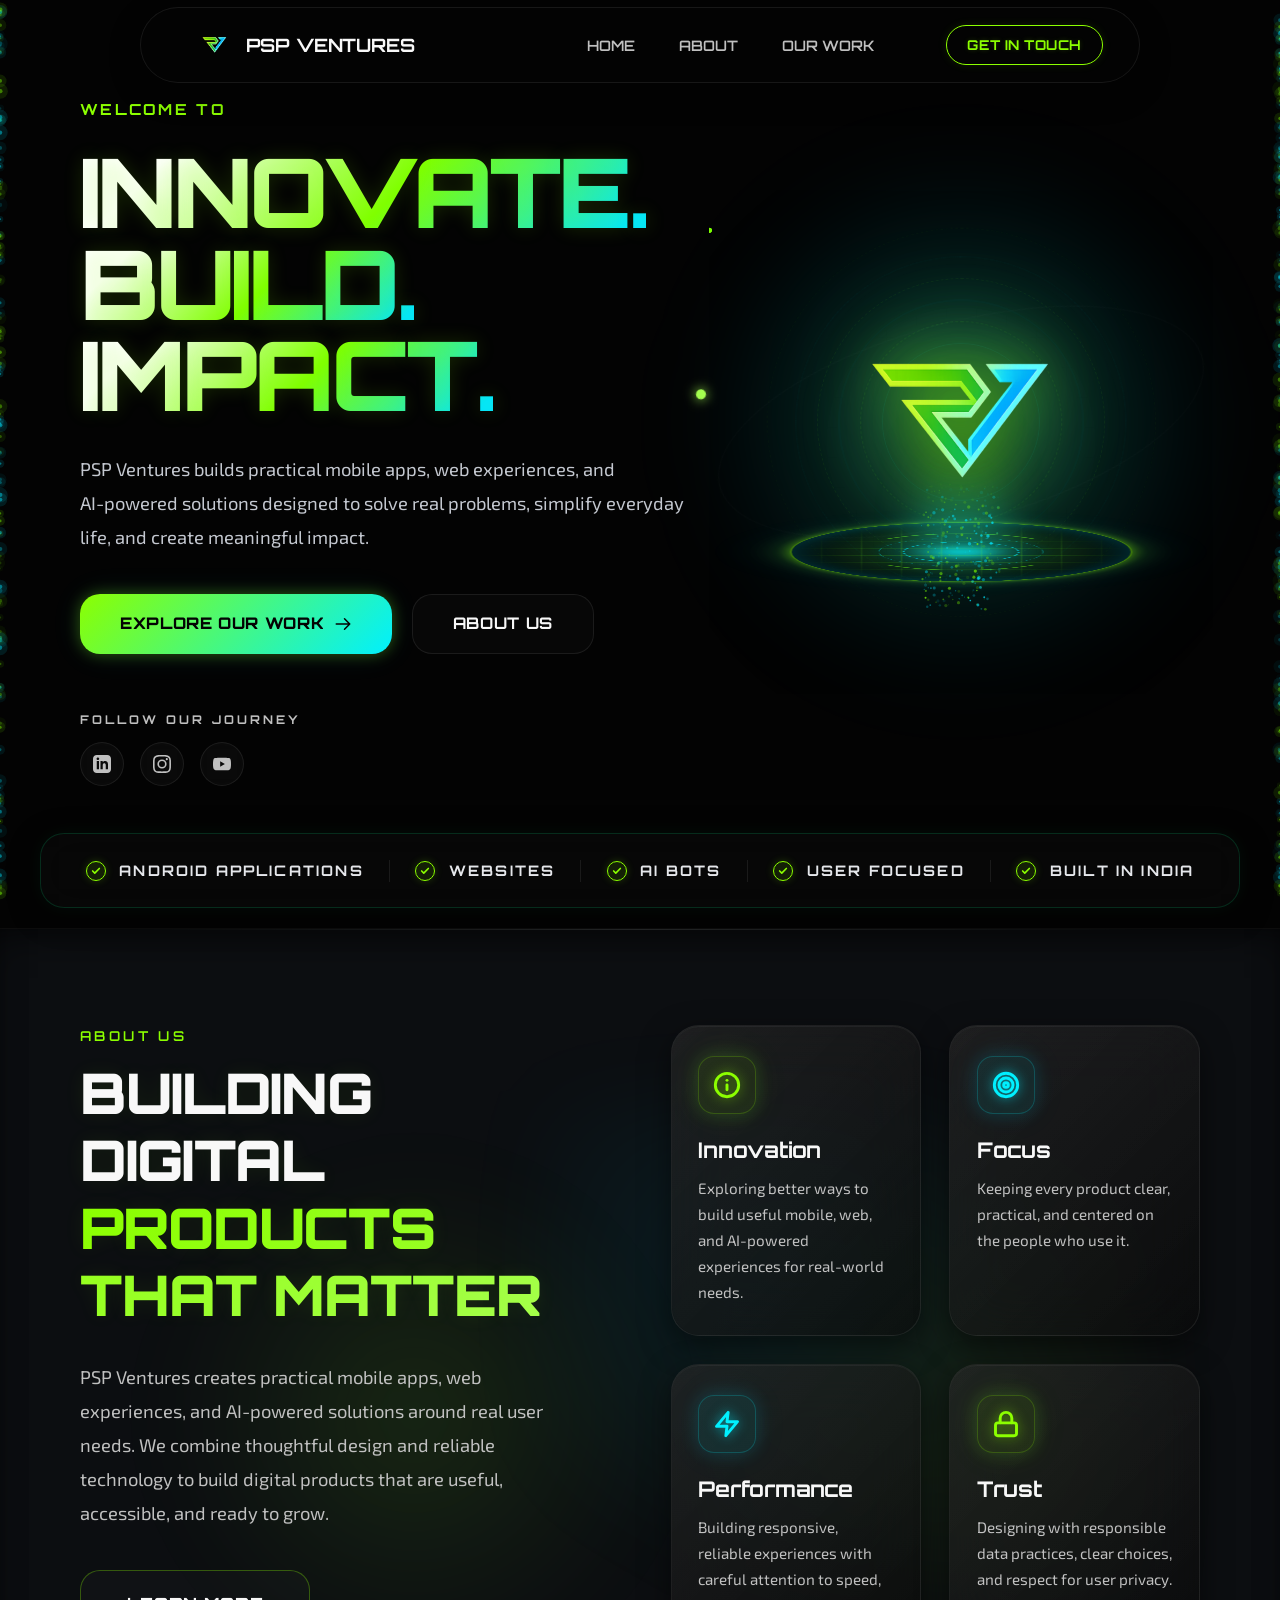
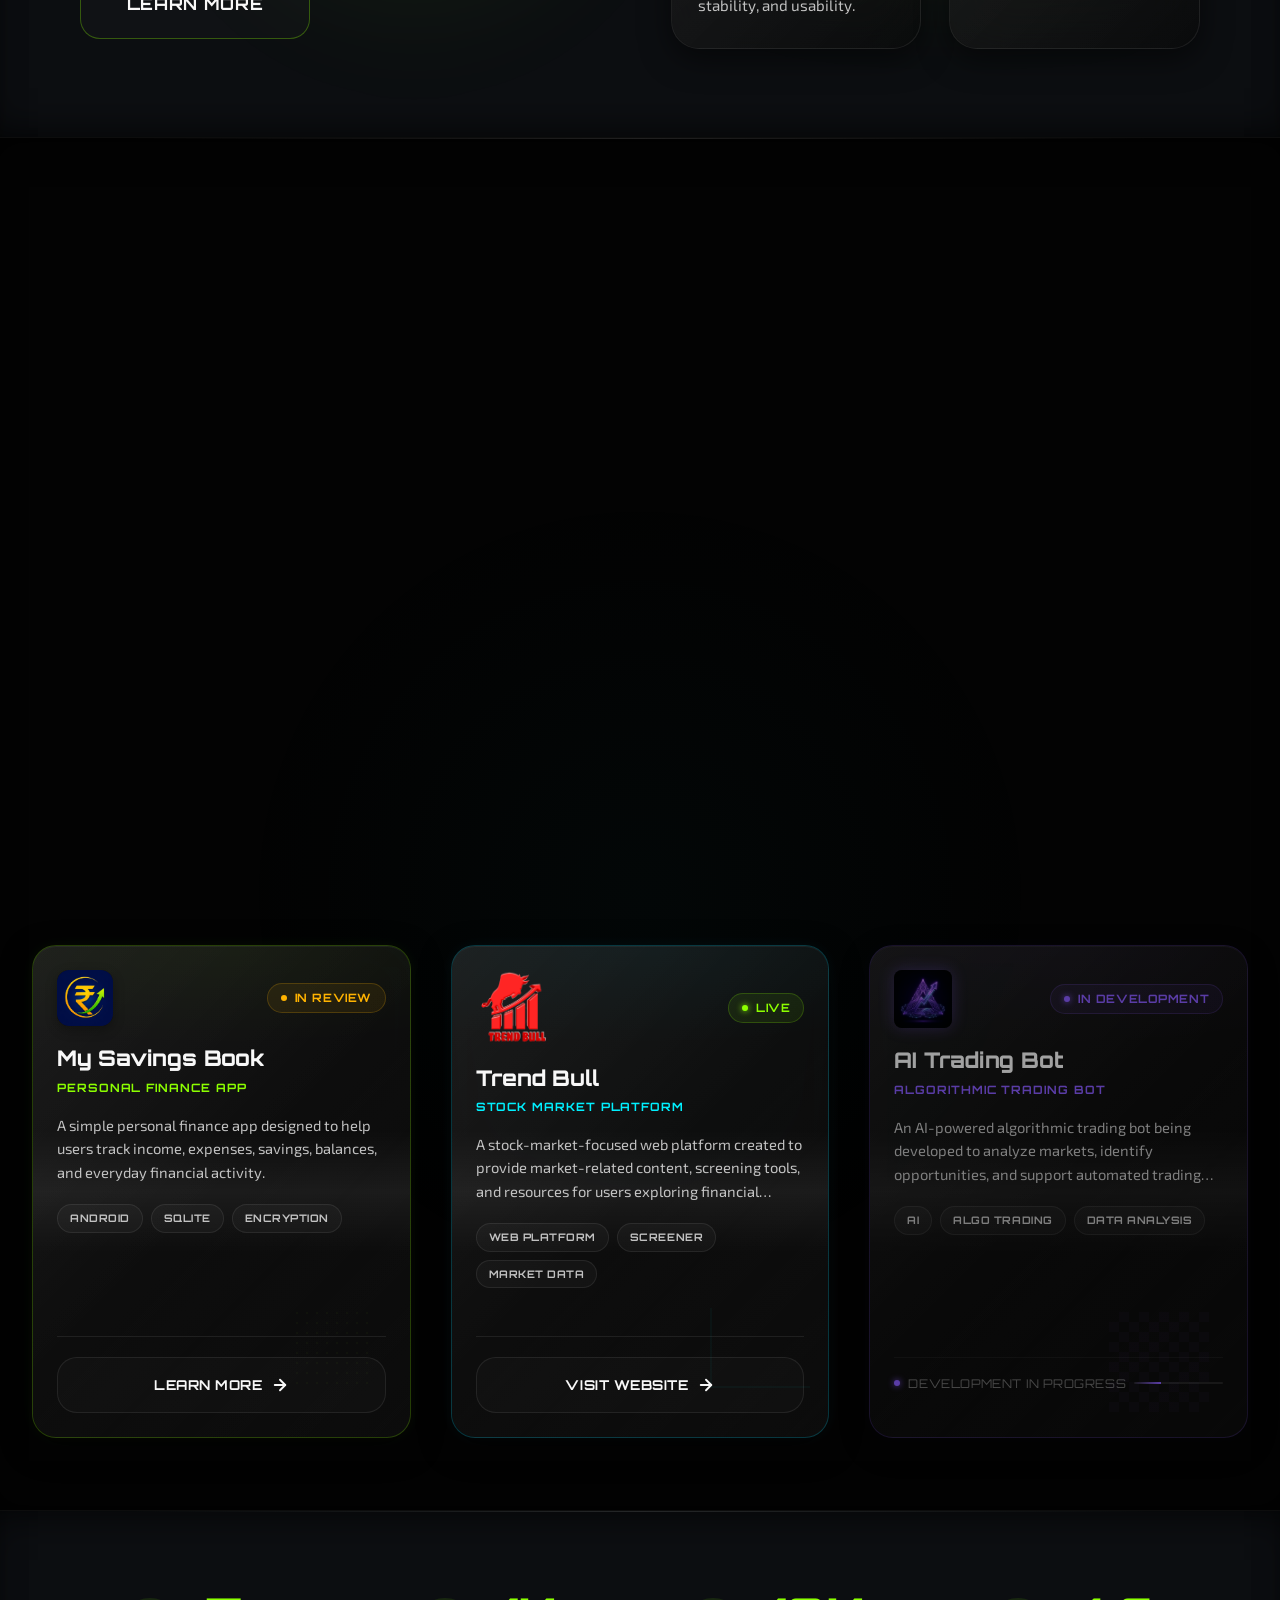
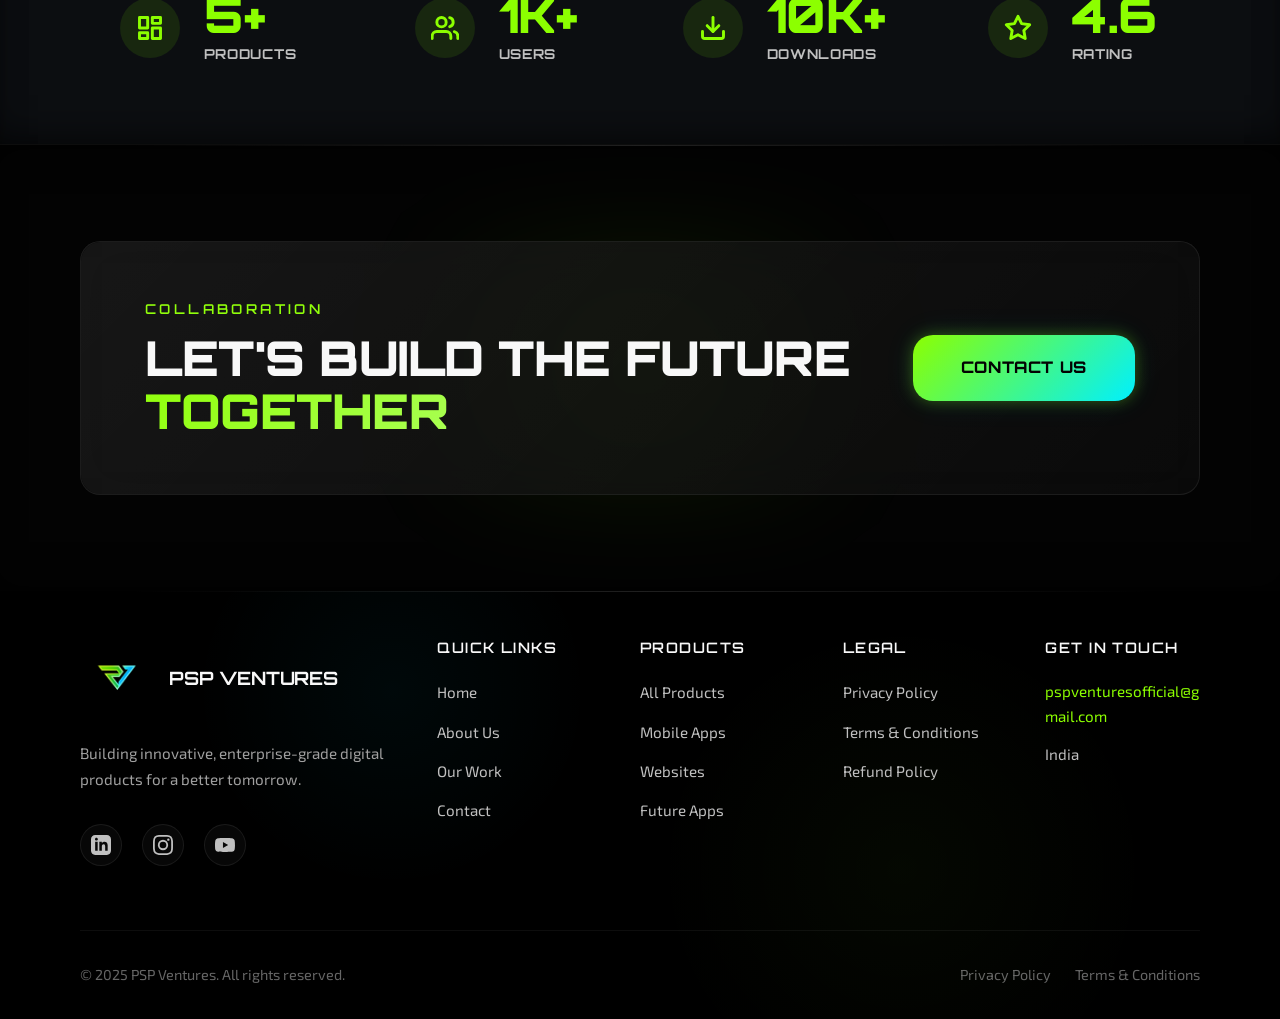
==== index.html @ 54b0ae67 "Add files via upload" ====
<!DOCTYPE html>
<html lang="en">
<head>
  <meta charset="UTF-8">
  <meta name="viewport" content="width=device-width, initial-scale=1.0">
  <meta name="description" content="PSP Ventures is a futuristic technology company building premium mobile applications, websites, AI tools, and SaaS products.">
  <meta name="keywords" content="PSP Ventures, App Publishing, SaaS Products, AI Solutions, Android Applications, Digital Innovation">
  <meta name="author" content="PSP Ventures">
  <meta name="google-site-verification" content="oT0V78rJdQC-fMOplbCUGLNTV_c4gVCJwqsL9Zc0Qm4" />
  
  <!-- Open Graph -->
  <meta property="og:type" content="website">
  <meta property="og:url" content="https://psp.ventures/">
  <meta property="og:title" content="PSP Ventures | Innovate. Build. Impact.">
  <meta property="og:description" content="PSP Ventures builds mobile applications, websites and digital products that empower people through technology.">
  <meta property="og:image" content="assets/images/logo-full.png">

  <!-- Twitter -->
  <meta property="twitter:card" content="summary_large_image">
  <meta property="twitter:title" content="PSP Ventures | Innovate. Build. Impact.">
  <meta property="twitter:description" content="PSP Ventures builds mobile applications, websites and digital products that empower people through technology.">
  <meta property="twitter:image" content="assets/images/logo-full.png">

  <title>PSP Ventures | Innovate. Build. Impact.</title>

  <!-- Style Sheets -->
  <link rel="stylesheet" href="css/style.css">
  <link rel="stylesheet" href="css/animations.css">
  <link rel="stylesheet" href="css/responsive.css">

  <!-- Favicon -->
  <link rel="icon" type="image/png" href="assets/images/logo-icon.png">

  <!-- Structured Data -->
  <script type="application/ld+json">
  {
    "@context": "https://schema.org",
    "@type": "Organization",
    "name": "PSP Ventures",
    "url": "https://psp.ventures",
    "logo": "https://psp.ventures/assets/images/logo-full.png",
    "description": "PSP Ventures is a technology company focused on building mobile applications, websites, AI solutions, and SaaS products.",
    "sameAs": [
      "https://linkedin.com/company/pspventures",
      "https://instagram.com/pspventures",
      "https://youtube.com/@pspventures"
    ]
  }
  </script>
</head>
<body>

  <!-- Floating Glassmorphism Sticky Navbar -->
  <header>
    <div class="nav-container">
      <a href="index.html" class="logo-wrapper logo-glow-effect">
        <img src="assets/images/logo-icon.png" alt="PSP Ventures Icon" class="logo-img">
        <span class="logo-text">PSP VENTURES</span>
      </a>

      <!-- Navigation Links -->
      <nav>
        <ul class="nav-links">
          <li><a href="index.html" class="active">HOME</a></li>
          <li><a href="about.html">ABOUT</a></li>
          <li><a href="products.html">OUR WORK</a></li>
        </ul>
      </nav>

      <!-- Header CTA -->
      <div class="nav-cta">
        <a href="contact.html" class="btn btn-outlined-neon" style="padding: 0.5rem 1.25rem; font-size: 0.85rem; border-radius: 50px;">GET IN TOUCH</a>
        <!-- Hamburger Menu -->
        <button class="hamburger" aria-label="Toggle Navigation">
          <span></span>
          <span></span>
          <span></span>
        </button>
      </div>
    </div>
  </header>

  <!-- Hero Section -->
  <section class="section particle-target section-open" id="hero" style="min-height: 75vh; display: flex; align-items: center; padding-top: calc(var(--header-height) + 0.5rem); padding-bottom: 2rem;">
    <!-- Ambient Light Sources -->
    <div class="glow-container">
      <div class="ambient-glow glow-1"></div>
      <div class="ambient-glow glow-2"></div>
      <div class="ambient-glow glow-3"></div>
      <div class="hero-ambient-right"></div>
    </div>

    <!-- Tech Grid Background -->
    <div class="grid-bg-overlay"></div>

    <div class="container" style="position: relative; z-index: 2;">
      <div class="hero-grid" style="align-items: center;">
        
        <!-- Left Side: Stacked Typography -->
        <div class="reveal reveal-left">
          <span class="section-subtitle" style="font-size: 0.95rem; margin-bottom: 1.5rem; color: var(--primary-accent); letter-spacing: 0.15em; font-weight: 700;">WELCOME TO</span>
          <h1 style="line-height: 0.95; margin-bottom: 2rem; font-size: clamp(3rem, 7.5vw, 6rem); font-weight: 900; letter-spacing: -0.04em; font-family: var(--font-display); text-shadow: 0 0 20px rgba(140, 255, 0, 0.15);">
            <span class="hero-gradient-text">INNOVATE.</span><br>
            <span class="hero-gradient-text">BUILD.</span><br>
            <span class="hero-gradient-text">IMPACT.</span>
          </h1>
          <p style="font-size: 1.15rem; color: rgba(230, 235, 245, 0.85); line-height: 1.85; margin-bottom: 2.5rem; max-width: 620px;">
            PSP Ventures builds practical mobile apps, web experiences, and <span style="white-space: nowrap;">AI-powered solutions</span> designed to solve real problems, simplify everyday life, and create meaningful impact.
          </p>

          <div class="hero-buttons" style="display: flex; gap: 1.25rem;">
            <a href="products.html" class="btn btn-primary">
              EXPLORE OUR WORK
              <svg xmlns="http://www.w3.org/2000/svg" fill="none" viewBox="0 0 24 24" stroke="currentColor">
                <path stroke-linecap="round" stroke-linejoin="round" stroke-width="2" d="M14 5l7 7m0 0l-7 7m7-7H3"/>
              </svg>
            </a>
            <a href="about.html" class="btn btn-secondary">ABOUT US</a>
          </div>

          <!-- Social Media Follow Journey Section -->
          <div class="hero-social-section" style="margin-top: 3.5rem; display: flex; flex-direction: column; gap: 0.85rem;">
            <span style="font-family: var(--font-display); font-size: 0.75rem; letter-spacing: 0.25em; color: var(--text-secondary); font-weight: 700;">FOLLOW OUR JOURNEY</span>
            <div class="social-icons-row" style="display: flex; gap: 1rem;">
              <a href="https://linkedin.com/company/pspventures" target="_blank" class="social-glass-btn linkedin" aria-label="LinkedIn">
                <svg viewBox="0 0 24 24"><path d="M19 0h-14c-2.761 0-5 2.239-5 5v14c0 2.761 2.239 5 5 5h14c2.762 0 5-2.239 5-5v-14c0-2.761-2.238-5-5-5zm-11 19h-3v-11h3v11zm-1.5-12.268c-.966 0-1.75-.79-1.75-1.764s.784-1.764 1.75-1.764 1.75.79 1.75 1.764-.783 1.764-1.75 1.764zm13.5 12.268h-3v-5.604c0-3.368-4-3.113-4 0v5.604h-3v-11h3v1.765c1.396-2.586 7-2.777 7 2.476v6.759z"/></svg>
              </a>
              <a href="https://instagram.com/pspventures" target="_blank" class="social-glass-btn instagram" aria-label="Instagram">
                <svg viewBox="0 0 24 24"><path d="M12 2.163c3.204 0 3.584.012 4.85.07 3.252.148 4.771 1.691 4.919 4.919.058 1.265.069 1.645.069 4.849 0 3.205-.012 3.584-.069 4.849-.149 3.225-1.664 4.771-4.919 4.919-1.266.058-1.644.07-4.85.07-3.204 0-3.584-.012-4.849-.07-3.26-.149-4.771-1.699-4.919-4.92-.058-1.265-.07-1.644-.07-4.849 0-3.204.013-3.583.07-4.849.149-3.227 1.664-4.771 4.919-4.919 1.266-.057 1.645-.069 4.849-.069zM12 0C8.741 0 8.333.014 7.053.072 2.695.272.273 2.69.073 7.052.014 8.333 0 8.741 0 12c0 3.259.014 3.668.072 4.948.2 4.358 2.618 6.78 6.98 6.98C8.333 23.986 8.741 24 12 24c3.259 0 3.668-.014 4.948-.072 4.354-.2 6.782-2.618 6.979-6.98.059-1.28.073-1.689.073-4.948 0-3.259-.014-3.667-.072-4.947-.196-4.354-2.617-6.78-6.979-6.98C15.668.014 15.259 0 12 0zm0 5.838a6.162 6.162 0 100 12.324 6.162 6.162 0 000-12.324zM12 16a4 4 0 110-8 4 4 0 010 8zm6.406-11.845a1.44 1.44 0 100 2.881 1.44 1.44 0 000-2.881z"/></svg>
              </a>
              <a href="https://youtube.com/@pspventures" target="_blank" class="social-glass-btn youtube" aria-label="YouTube">
                <svg viewBox="0 0 24 24"><path d="M23.498 6.186a3.016 3.016 0 0 0-2.122-2.136C19.505 3.545 12 3.545 12 3.545s-7.505 0-9.377.505A3.017 3.017 0 0 0 .502 6.186C0 8.07 0 12 0 12s0 3.93.502 5.814a3.016 3.016 0 0 0 2.122 2.136c1.871.505 9.376.505 9.376.505s7.505 0 9.377-.505a3.015 3.015 0 0 0 2.122-2.136C24 15.93 24 12 24 12s0-3.93-.502-5.814zM9.545 15.568V8.432L15.818 12l-6.273 3.568z"/></svg>
              </a>
            </div>
          </div>
        </div>

        <!-- Right Side: Orbits & Holographic floating elements -->
        <div class="reveal reveal-right hero-hologram-col" style="position: relative; display: flex; align-items: center; justify-content: center; min-height: 550px; top: 0; will-change: transform;">
          <div class="hologram-wrapper">
            <!-- Hologram HUD Grid Overlay -->
            <div class="hologram-hud-grid"></div>
            <!-- Giant Holographic Base Platform -->
            <div class="hologram-platform-base">
              <div class="platform-core-glow"></div>
              <div class="platform-grid-overlay"></div>
              <div class="platform-ring platform-ring-inner"></div>
              <div class="platform-ring platform-ring-middle"></div>
              <div class="platform-ring platform-ring-outer"></div>
            </div>
            <!-- Scanline scanner overlay -->
            <div class="hologram-scan"></div>
            
            <!-- Large radial green glow behind logo -->
            <div class="hologram-glow-radial"></div>

            <!-- Concentric rings (6 rings) -->
            <div class="orbit-ring ring-1"></div>
            <div class="orbit-ring ring-2"></div>
            <div class="orbit-ring ring-3"></div>
            <div class="orbit-ring ring-4"></div>
            <div class="orbit-ring ring-5"></div>
            <div class="orbit-ring ring-6"></div>

            <!-- Orbit Elliptical Line -->
            <div class="orbit-line">
              <div class="orbit-node"></div>
            </div>

            <!-- Vertical Energy Beam -->
            <div class="energy-beam"></div>

            <!-- Pulsing Energy Waves -->
            <div class="energy-portal">
              <div class="energy-wave"></div>
              <div class="energy-wave"></div>
              <div class="energy-wave"></div>
              <div class="energy-wave"></div>
            </div>

            <!-- Thousands of small green particles (Hologram projection) -->
            <canvas class="hologram-particles-canvas" style="position: absolute; top: 0; left: 0; width: 100%; height: 100%; pointer-events: none; z-index: 4;"></canvas>

            <!-- Holographic floating logo icon inside parallax wrapper -->
            <div class="holographic-logo-parallax-wrapper" style="z-index: 5; will-change: transform;">
              <img src="assets/images/logo-icon.png" alt="PSP Ventures Hologram Logo" class="holographic-logo" style="z-index: 5;">
            </div>


          </div>
        </div>

      </div>
    </div>
  </section>

  <!-- Feature Highlights Bar Section -->
  <section class="highlights-section reveal reveal-scale" style="transition-delay: 0.15s;">
    <div class="highlights-container">
      <div class="highlight-item">
        <span class="highlight-icon">
          <svg xmlns="http://www.w3.org/2000/svg" viewBox="0 0 24 24" fill="none" stroke="currentColor" stroke-width="4" stroke-linecap="round" stroke-linejoin="round">
            <polyline points="20 6 9 17 4 12"></polyline>
          </svg>
        </span>
        <span class="highlight-text">ANDROID APPLICATIONS</span>
      </div>
      
      <div class="highlight-divider"></div>
      
      <div class="highlight-item">
        <span class="highlight-icon">
          <svg xmlns="http://www.w3.org/2000/svg" viewBox="0 0 24 24" fill="none" stroke="currentColor" stroke-width="4" stroke-linecap="round" stroke-linejoin="round">
            <polyline points="20 6 9 17 4 12"></polyline>
          </svg>
        </span>
        <span class="highlight-text">WEBSITES</span>
      </div>
      
      <div class="highlight-divider"></div>
      
      <div class="highlight-item">
        <span class="highlight-icon">
          <svg xmlns="http://www.w3.org/2000/svg" viewBox="0 0 24 24" fill="none" stroke="currentColor" stroke-width="4" stroke-linecap="round" stroke-linejoin="round">
            <polyline points="20 6 9 17 4 12"></polyline>
          </svg>
        </span>
        <span class="highlight-text">AI BOTS</span>
      </div>
      
      <div class="highlight-divider"></div>
      
      <div class="highlight-item">
        <span class="highlight-icon">
          <svg xmlns="http://www.w3.org/2000/svg" viewBox="0 0 24 24" fill="none" stroke="currentColor" stroke-width="4" stroke-linecap="round" stroke-linejoin="round">
            <polyline points="20 6 9 17 4 12"></polyline>
          </svg>
        </span>
        <span class="highlight-text">USER FOCUSED</span>
      </div>
      
      <div class="highlight-divider"></div>
      
      <div class="highlight-item">
        <span class="highlight-icon">
          <svg xmlns="http://www.w3.org/2000/svg" viewBox="0 0 24 24" fill="none" stroke="currentColor" stroke-width="4" stroke-linecap="round" stroke-linejoin="round">
            <polyline points="20 6 9 17 4 12"></polyline>
          </svg>
        </span>
        <span class="highlight-text">BUILT IN INDIA</span>
      </div>
    </div>
  </section>

  <!-- About Section -->
  <section class="section particle-target section-masked" id="about" style="position: relative; z-index: 2; padding-top: 6rem; padding-bottom: 5.5rem;">
    <!-- Ambient Neon Background Lighting -->
    <div class="section-glow-layer about-glows" aria-hidden="true"></div>
    
    <div class="container" style="position: relative; z-index: 2;">
      <div class="grid-2 about-grid" style="align-items: flex-start; gap: 3.5rem;">
        
        <!-- Left Side: Header Content -->
        <div class="reveal reveal-left">
          <span class="section-subtitle">ABOUT US</span>
          <h2 style="font-size: clamp(2.25rem, 4.5vw, 3.5rem); font-weight: 900; line-height: 1.2; margin-bottom: 2rem; letter-spacing: -0.02em; text-shadow: 0 0 20px rgba(140, 255, 0, 0.08); max-width: 480px;">
            BUILDING DIGITAL
            <span class="gradient-text">PRODUCTS <span style="white-space: nowrap;">THAT MATTER</span></span>
          </h2>
          <p style="font-size: 1.15rem; color: var(--text-secondary); line-height: 1.85; margin-bottom: 2.5rem;">
            PSP Ventures creates practical mobile apps, web experiences, and AI-powered solutions around real user needs. We combine thoughtful design and reliable technology to build digital products that are useful, accessible, and ready to grow.
          </p>
          <a href="about.html" class="btn btn-secondary btn-about-more">LEARN MORE</a>
        </div>

        <!-- Right Side: 2x2 grid cards -->
        <div class="reveal reveal-right" style="position: relative; z-index: 2;">
          <!-- Subtle Grid Ambient Glow Centered Behind Cards -->
          <div class="grid-ambient-glow"></div>
          
          <div class="feature-grid-2x2" style="position: relative; z-index: 2;">
            
            <!-- Card 1: Innovation -->
            <div class="card-float-wrapper float-1">
              <div class="glass-card about-card glow-green reveal reveal-scale" style="transition-delay: 0.05s;">
                <div class="about-card-icon-wrapper icon-green">
                  <svg viewBox="0 0 24 24" fill="none" stroke="currentColor" stroke-width="2.5" stroke-linecap="round" stroke-linejoin="round"><path d="M12 22C17.5228 22 22 17.5228 22 12C22 6.47715 17.5228 2 12 2C6.47715 2 2 6.47715 2 12C2 17.5228 6.47715 22 12 22Z"></path><path d="M12 16V12"></path><path d="M12 8H12.01"></path></svg>
                </div>
                <h3>Innovation</h3>
                <p>
                  Exploring better ways to build useful mobile, web, and AI-powered experiences for real-world needs.
                </p>
              </div>
            </div>

            <!-- Card 2: Focus -->
            <div class="card-float-wrapper float-2">
              <div class="glass-card about-card glow-cyan reveal reveal-scale" style="transition-delay: 0.15s;">
                <div class="about-card-icon-wrapper icon-cyan">
                  <svg viewBox="0 0 24 24" fill="none" stroke="currentColor" stroke-width="2.5" stroke-linecap="round" stroke-linejoin="round"><circle cx="12" cy="12" r="10"/><circle cx="12" cy="12" r="6"/><circle cx="12" cy="12" r="2"/></svg>
                </div>
                <h3>Focus</h3>
                <p>
                  Keeping every product clear, practical, and centered on the people who use it.
                </p>
              </div>
            </div>

            <!-- Card 3: Performance -->
            <div class="card-float-wrapper float-2">
              <div class="glass-card about-card glow-cyan reveal reveal-scale" style="transition-delay: 0.25s;">
                <div class="about-card-icon-wrapper icon-cyan">
                  <svg viewBox="0 0 24 24" fill="none" stroke="currentColor" stroke-width="2.5" stroke-linecap="round" stroke-linejoin="round"><polygon points="13 2 3 14 12 14 11 22 21 10 12 10 13 2"/></svg>
                </div>
                <h3>Performance</h3>
                <p>
                  Building responsive, reliable experiences with careful attention to speed, stability, and usability.
                </p>
              </div>
            </div>

            <!-- Card 4: Trust -->
            <div class="card-float-wrapper float-1">
              <div class="glass-card about-card glow-green reveal reveal-scale" style="transition-delay: 0.35s;">
                <div class="about-card-icon-wrapper icon-green">
                  <svg viewBox="0 0 24 24" fill="none" stroke="currentColor" stroke-width="2.5" stroke-linecap="round" stroke-linejoin="round"><rect x="3" y="11" width="18" height="11" rx="2" ry="2"/><path d="M7 11V7a5 5 0 0 1 10 0v4"/></svg>
                </div>
                <h3>Trust</h3>
                <p>
                  Designing with responsible data practices, clear choices, and respect for user privacy.
                </p>
              </div>
            </div>

          </div>
        </div>

      </div>
    </div>
  </section>

  <!-- Products Section -->
  <section class="section products-showcase-section section-open" id="featured-products">
    <!-- Subtle Grid Background & Ambient Radial Glow Behind Section -->
    

    <div class="container products-showcase-container" style="position: relative; z-index: 2;">
      <div style="display: flex; justify-content: space-between; align-items: flex-end; margin-bottom: 4rem; flex-wrap: wrap; gap: 2rem;" class="reveal">
        <div>
          <span class="section-subtitle">OUR PORTFOLIO</span>
          <h2 style="margin-bottom: 0; font-size: clamp(2rem, 4vw, 3.25rem); font-weight: 800; line-height: 1.1; letter-spacing: -0.02em;">
            Building the Future,<br>
            <span class="gradient-text">One Product at a Time.</span>
          </h2>
        </div>
        <a href="products.html" class="btn btn-outlined-neon">
          EXPLORE PORTFOLIO
          <svg viewBox="0 0 24 24" fill="none" stroke="currentColor" stroke-width="2.5" stroke-linecap="round" stroke-linejoin="round"><line x1="5" y1="12" x2="19" y2="12"></line><polyline points="12 5 19 12 12 19"></polyline></svg>
        </a>
      </div>

      <!-- Featured Card: PSP Portfolio -->
      <div class="featured-product-card product-card glow-green-cyan reveal delay-1">
        <div class="featured-bg-layer"></div>
        <div class="featured-product-details" style="display: flex; flex-direction: column; justify-content: space-between; gap: 1.5rem;">
          <div>
            <div class="product-card-top" style="align-items: flex-start;">
              <div style="width: 165px; height: 48px; display: flex; align-items: center; margin-bottom: 0.5rem; position: relative;">
                <div style="position: absolute; width: 80px; height: 80px; background: rgba(140, 255, 0, 0.15); filter: blur(20px); border-radius: 50%; left: -20px;"></div>
                <img src="assets/product-logos/psp-ventures-logo.png" alt="PSP Ventures Logo" onerror="this.style.display='none'" style="width: 48px; height: auto; object-fit: contain; object-position: left center; display: block; margin: 0; position: relative; z-index: 1;">
              </div>
              <span class="product-badge-live">LIVE</span>
            </div>
            <div class="product-card-body">
              <h3 class="product-title">PSP Ventures</h3>
              <span class="product-category category-green-cyan">OFFICIAL WEBSITE</span>
              <p class="product-description">
                An interactive digital portfolio showcasing PSP Ventures, mobile applications, web experiences, AI-powered projects, and products in development.
              </p>
              
              <!-- Tech Stack Chips -->
              <div class="tech-chips-container">
                <span class="tech-chip">HTML5</span>
                <span class="tech-chip">CSS3</span>
                <span class="tech-chip">VANILLA JS</span>
                <span class="tech-chip">THREE.JS</span>
              </div>
            </div>
          </div>
          <div class="product-card-footer">
            <a href="https://pspventures.pages.dev/" target="_blank" rel="noopener noreferrer" class="btn btn-secondary">
              VISIT WEBSITE
              <svg viewBox="0 0 24 24" fill="none" stroke="currentColor" stroke-width="2.5" stroke-linecap="round" stroke-linejoin="round"><line x1="5" y1="12" x2="19" y2="12"></line><polyline points="12 5 19 12 12 19"></polyline></svg>
            </a>
          </div>
        </div>
        
        <div class="featured-mockup-preview">
          <!-- Glassmorphic Mockup Web Browser -->
          <div class="mockup-header">
            <div class="mockup-dots">
              <span class="dot dot-red"></span>
              <span class="dot dot-yellow"></span>
              <span class="dot dot-green"></span>
            </div>
            <div class="mockup-address-bar">PSP VENTURES</div>
          </div>
          <div class="mockup-content" style="background: #000; position: relative; overflow: hidden; display: flex; flex-direction: column; padding: 16px; height: 100%;">
            <!-- Authentic PSP Ventures Mini-Preview -->
            <!-- Ambient glows -->
            <div style="position: absolute; top: -10px; left: -10px; width: 80px; height: 80px; background: rgba(0, 240, 255, 0.12); filter: blur(25px); border-radius: 50%;"></div>
            <div style="position: absolute; bottom: -20px; right: -10px; width: 100px; height: 100px; background: rgba(140, 255, 0, 0.08); filter: blur(25px); border-radius: 50%;"></div>
            
            <!-- Miniature Navbar -->
            <div style="display: flex; justify-content: space-between; align-items: center; margin-bottom: 30px; z-index: 1;">
              <img src="assets/images/logo-full.png" alt="Logo" style="height: 12px; object-fit: contain;">
              <div style="display: flex; gap: 4px; align-items: center;">
                <div style="width: 14px; height: 2px; background: rgba(255, 255, 255, 0.3); border-radius: 1px;"></div>
                <div style="width: 14px; height: 2px; background: rgba(255, 255, 255, 0.3); border-radius: 1px;"></div>
                <div style="width: 20px; height: 8px; border: 1px solid rgba(0, 240, 255, 0.5); border-radius: 4px; margin-left: 4px;"></div>
              </div>
            </div>
            
            <!-- Miniature Hero -->
            <div style="flex: 1; display: flex; flex-direction: row; justify-content: space-between; align-items: center; z-index: 1; margin-top: 10px; padding: 0 10px;">
              
              <!-- Left: Headline treatment -->
              <div style="flex: 1; display: flex; flex-direction: column; justify-content: center;">
                <div style="font-family: var(--font-display); font-weight: 800; font-size: 1.45rem; line-height: 1.1; letter-spacing: -0.02em; color: #fff; margin-bottom: 2px;">INNOVATE.</div>
                <div style="font-family: var(--font-display); font-weight: 800; font-size: 1.45rem; line-height: 1.1; letter-spacing: -0.02em; color: #fff; margin-bottom: 2px;">BUILD.</div>
                <div style="font-family: var(--font-display); font-weight: 800; font-size: 1.45rem; line-height: 1.1; letter-spacing: -0.02em; background: linear-gradient(90deg, #8cff00, #00d9ff); -webkit-background-clip: text; -webkit-text-fill-color: transparent; margin-bottom: 12px;">IMPACT.</div>
                
                <div style="width: 55%; height: 4px; background: rgba(255, 255, 255, 0.4); border-radius: 2px; margin-bottom: 4px;"></div>
                <div style="width: 45%; height: 4px; background: rgba(255, 255, 255, 0.4); border-radius: 2px; margin-bottom: 16px;"></div>
                
                <!-- Miniature CTA buttons -->
                <div style="display: flex; gap: 8px;">
                  <div style="width: 40px; height: 10px; background: #8cff00; border-radius: 5px; box-shadow: 0 0 6px rgba(140, 255, 0, 0.3);"></div>
                  <div style="width: 40px; height: 10px; border: 1px solid rgba(255, 255, 255, 0.3); border-radius: 5px;"></div>
                </div>
              </div>
              
              <!-- Right: Holographic Logo -->
              <div style="width: 90px; height: 90px; display: flex; align-items: center; justify-content: center; position: relative;">
                <div style="position: absolute; width: 70px; height: 70px; background: rgba(0, 240, 255, 0.2); filter: blur(15px); border-radius: 50%;"></div>
                <div style="position: absolute; bottom: 15px; width: 50px; height: 4px; background: rgba(140, 255, 0, 0.5); filter: blur(2px); border-radius: 50%;"></div>
                <img src="assets/images/logo-icon.png" alt="Hologram" style="width: 36px; height: 36px; object-fit: contain; position: relative; z-index: 1; filter: drop-shadow(0 0 6px rgba(140, 255, 0, 0.6));">
              </div>
            </div>
            
            <!-- Particles -->
            <div style="position: absolute; top: 35%; right: 15%; width: 2px; height: 2px; background: #8cff00; box-shadow: 0 0 4px #8cff00; border-radius: 50%;"></div>
            <div style="position: absolute; bottom: 30%; left: 20%; width: 2px; height: 2px; background: #00d9ff; box-shadow: 0 0 4px #00d9ff; border-radius: 50%;"></div>
          </div>
        </div>
      </div>

      <!-- 3-Column Grid below Featured Card -->
      <div class="products-grid-3 reveal delay-2">
        
        <!-- Card 1: My Savings Book -->
        <div class="product-card glow-green" style="position: relative; overflow: hidden;">
          <div class="top-glow-savings"></div>
          <div class="motif-savings"></div>
          <div class="product-card-body-wrapper" style="position: relative; z-index: 1;">
            <div class="product-card-top">
              <img src="assets/product-logos/my-savings-book.png" alt="My Savings Book Logo" onerror="this.style.display='none'" style="width: 56px; height: 56px; object-fit: contain; object-position: center; border-radius: 12px; box-shadow: 0 4px 12px rgba(0,0,0,0.3);">
              <span class="product-badge-review">IN REVIEW</span>
            </div>
            <div class="product-card-body">
              <h3 class="product-title">My Savings Book</h3>
              <span class="product-category category-green">PERSONAL FINANCE APP</span>
              <p class="product-description">
                A simple personal finance app designed to help users track income, expenses, savings, balances, and everyday financial activity.
              </p>
              
              <!-- Tech Stack Chips -->
              <div class="tech-chips-container">
                <span class="tech-chip">ANDROID</span>
                <span class="tech-chip">SQLITE</span>
                <span class="tech-chip">ENCRYPTION</span>
              </div>
            </div>
          </div>
          <div class="product-card-footer">
            <a href="product-mysavingsbook.html" class="btn btn-secondary">
              LEARN MORE
              <svg viewBox="0 0 24 24" fill="none" stroke="currentColor" stroke-width="2.5" stroke-linecap="round" stroke-linejoin="round"><line x1="5" y1="12" x2="19" y2="12"></line><polyline points="12 5 19 12 12 19"></polyline></svg>
            </a>
          </div>
        </div>

        <!-- Card 2: Trend Bull -->
        <div class="product-card glow-cyan" style="position: relative; overflow: hidden;">
          <div class="top-glow-trendbull"></div>
          <div class="motif-trendbull"></div>
          <div class="product-card-body-wrapper" style="position: relative; z-index: 1;">
            <div class="product-card-top">
              <img src="assets/product-logos/trend-bull-logo.png" alt="Trend Bull Logo" onerror="this.style.display='none'" style="width: 135px; height: auto; max-width: 135px; max-height: 80px; object-fit: contain; object-position: left center; flex-shrink: 0; margin-left: -30px; margin-right: -30px;">
              <span class="product-badge-live">LIVE</span>
            </div>
            <div class="product-card-body">
              <h3 class="product-title">Trend Bull</h3>
              <span class="product-category category-cyan">STOCK MARKET PLATFORM</span>
              <p class="product-description">
                A stock-market-focused web platform created to provide market-related content, screening tools, and resources for users exploring financial markets.
              </p>
              
              <!-- Tech Stack Chips -->
              <div class="tech-chips-container">
                <span class="tech-chip">WEB PLATFORM</span>
                <span class="tech-chip">SCREENER</span>
                <span class="tech-chip">MARKET DATA</span>
              </div>
            </div>
          </div>
          <div class="product-card-footer">
            <a href="https://trendbull.infinityfree.io/admin/" target="_blank" rel="noopener noreferrer" class="btn btn-secondary">
              VISIT WEBSITE
              <svg viewBox="0 0 24 24" fill="none" stroke="currentColor" stroke-width="2.5" stroke-linecap="round" stroke-linejoin="round"><line x1="5" y1="12" x2="19" y2="12"></line><polyline points="12 5 19 12 12 19"></polyline></svg>
            </a>
          </div>
        </div>

        <!-- Card 3: AI Trading Bot -->
        <div class="product-card glow-purple card-muted" style="position: relative; overflow: hidden;">
          <div class="top-glow-aitrading"></div>
          <div class="motif-aitrading"></div>
          <div class="product-card-body-wrapper" style="position: relative; z-index: 1; display: flex; flex-direction: column; flex: 1;">
            <div class="product-card-top">
              <img src="assets/product-logos/ai-trading-bot.png" alt="AI Trading Bot Logo" onerror="this.style.display='none'" style="width: 58px; height: 58px; object-fit: contain; object-position: center; border-radius: 8px; box-shadow: 0 0 15px rgba(138, 92, 255, 0.3);">
              <span class="product-badge-future">IN DEVELOPMENT</span>
            </div>
            <div class="product-card-body" style="flex: 1; display: flex; flex-direction: column;">
              <h3 class="product-title">AI Trading Bot</h3>
              <span class="product-category category-purple">ALGORITHMIC TRADING BOT</span>
              <p class="product-description">
                An AI-powered algorithmic trading bot being developed to analyze markets, identify opportunities, and support automated trading workflows.
              </p>
              
              <!-- Tech Stack Chips -->
              <div class="tech-chips-container" style="margin-bottom: 1rem;">
                <span class="tech-chip">AI</span>
                <span class="tech-chip">ALGO TRADING</span>
                <span class="tech-chip">DATA ANALYSIS</span>
              </div>
              
              <!-- Development Footer -->
              <div class="development-footer">
                <div class="pulse-dot"></div>
                <span>DEVELOPMENT IN PROGRESS</span>
                <div class="progress-line"></div>
              </div>
            </div>
          </div>
        </div>

      </div>
    </div>
  </section>

  <!-- Stats Section -->
  <section class="section section-masked" id="statistics" style="padding: 5rem 0; ">
    <div class="container">
      <div class="grid-4 reveal">
        
        <!-- Stat 1: Products -->
        <div style="display: flex; align-items: center; gap: 1.5rem; justify-content: center;">
          <div style="color: var(--primary-accent); background: rgba(127, 255, 0, 0.1); padding: 1rem; border-radius: 50%; display: flex; align-items: center; justify-content: center;">
            <svg width="28" height="28" viewBox="0 0 24 24" fill="none" stroke="currentColor" stroke-width="2.5" stroke-linecap="round" stroke-linejoin="round"><rect x="3" y="3" width="7" height="9"></rect><rect x="14" y="3" width="7" height="5"></rect><rect x="14" y="12" width="7" height="9"></rect><rect x="3" y="16" width="7" height="5"></rect></svg>
          </div>
          <div>
            <div class="stat-number" data-target="5" data-suffix="+" style="font-family: var(--font-display); font-size: 3rem; font-weight: 900; color: var(--primary-accent); line-height: 1;">0+</div>
            <div style="font-family: var(--font-display); font-size: 0.85rem; font-weight: 700; color: var(--text-secondary); text-transform: uppercase; letter-spacing: 0.05em; margin-top: 0.25rem;">PRODUCTS</div>
          </div>
        </div>

        <!-- Stat 2: Active Users -->
        <div style="display: flex; align-items: center; gap: 1.5rem; justify-content: center;">
          <div style="color: var(--primary-accent); background: rgba(127, 255, 0, 0.1); padding: 1rem; border-radius: 50%; display: flex; align-items: center; justify-content: center;">
            <svg width="28" height="28" viewBox="0 0 24 24" fill="none" stroke="currentColor" stroke-width="2.5" stroke-linecap="round" stroke-linejoin="round"><path d="M17 21v-2a4 4 0 0 0-4-4H5a4 4 0 0 0-4 4v2"></path><circle cx="9" cy="7" r="4"></circle><path d="M23 21v-2a4 4 0 0 0-3-3.87"></path><path d="M16 3.13a4 4 0 0 1 0 7.75"></path></svg>
          </div>
          <div>
            <div class="stat-number" data-target="1" data-suffix="K+" style="font-family: var(--font-display); font-size: 3rem; font-weight: 900; color: var(--primary-accent); line-height: 1;">0K+</div>
            <div style="font-family: var(--font-display); font-size: 0.85rem; font-weight: 700; color: var(--text-secondary); text-transform: uppercase; letter-spacing: 0.05em; margin-top: 0.25rem;">USERS</div>
          </div>
        </div>

        <!-- Stat 3: Downloads -->
        <div style="display: flex; align-items: center; gap: 1.5rem; justify-content: center;">
          <div style="color: var(--primary-accent); background: rgba(127, 255, 0, 0.1); padding: 1rem; border-radius: 50%; display: flex; align-items: center; justify-content: center;">
            <svg width="28" height="28" viewBox="0 0 24 24" fill="none" stroke="currentColor" stroke-width="2.5" stroke-linecap="round" stroke-linejoin="round"><path d="M21 15v4a2 2 0 0 1-2 2H5a2 2 0 0 1-2-2v-4"></path><polyline points="7 10 12 15 17 10"></polyline><line x1="12" y1="15" x2="12" y2="3"></line></svg>
          </div>
          <div>
            <div class="stat-number" data-target="10" data-suffix="K+" style="font-family: var(--font-display); font-size: 3rem; font-weight: 900; color: var(--primary-accent); line-height: 1;">0K+</div>
            <div style="font-family: var(--font-display); font-size: 0.85rem; font-weight: 700; color: var(--text-secondary); text-transform: uppercase; letter-spacing: 0.05em; margin-top: 0.25rem;">DOWNLOADS</div>
          </div>
        </div>

        <!-- Stat 4: Rating -->
        <div style="display: flex; align-items: center; gap: 1.5rem; justify-content: center;">
          <div style="color: var(--primary-accent); background: rgba(127, 255, 0, 0.1); padding: 1rem; border-radius: 50%; display: flex; align-items: center; justify-content: center;">
            <svg width="28" height="28" viewBox="0 0 24 24" fill="none" stroke="currentColor" stroke-width="2.5" stroke-linecap="round" stroke-linejoin="round"><polygon points="12 2 15.09 8.26 22 9.27 17 14.14 18.18 21.02 12 17.77 5.82 21.02 7 14.14 2 9.27 8.91 8.26 12 2"></polygon></svg>
          </div>
          <div>
            <div class="stat-number" data-target="4.8" data-decimal="true" style="font-family: var(--font-display); font-size: 3rem; font-weight: 900; color: var(--primary-accent); line-height: 1;">0.0</div>
            <div style="font-family: var(--font-display); font-size: 0.85rem; font-weight: 700; color: var(--text-secondary); text-transform: uppercase; letter-spacing: 0.05em; margin-top: 0.25rem;">RATING</div>
          </div>
        </div>

      </div>
    </div>
  </section>

  <!-- Contact CTA Section -->
  <section class="section particle-target section-open" id="contact-cta" style="position: relative; padding: 6rem 0;">
    <!-- Green portal ambient glow behind -->
    <div style="position: absolute; top: 50%; left: 50%; transform: translate(-50%, -50%); width: 600px; height: 300px; background: radial-gradient(circle, rgba(127, 255, 0, 0.08) 0%, rgba(0,0,0,0) 80%); filter: blur(40px); pointer-events: none; z-index: 1;"></div>
    
    <div class="container" style="position: relative; z-index: 2;">
      <div class="glass-card glow-green reveal" style="display: flex; justify-content: space-between; align-items: center; gap: 2.5rem; flex-wrap: wrap; padding: 3.5rem 4rem; background: rgba(14, 14, 14, 0.65);">
        <div style="text-align: left;">
          <span class="section-subtitle" style="margin-bottom: 0.75rem;">COLLABORATION</span>
          <h2 style="font-size: clamp(1.8rem, 4vw, 3rem); font-weight: 900; line-height: 1.1; margin-bottom: 0; letter-spacing: -0.01em;">
            LET'S BUILD THE FUTURE<br>
            <span class="gradient-text">TOGETHER</span>
          </h2>
        </div>
        <div>
          <a href="contact.html" class="btn btn-primary" style="padding: 1.25rem 3rem;">CONTACT US</a>
        </div>
      </div>
    </div>
  </section>

  <!-- Footer -->
  <site-footer></site-footer>
  <script src="js/footer.js"></script>

  <!-- Scripts -->
  <script src="js/main.js"></script>
</body>
</html>
---- css/style.css ----
@import url('https://fonts.googleapis.com/css2?family=Orbitron:wght@400;500;600;700;800;900&family=Exo+2:wght@300;400;500;600;700;800;900&display=swap');

/* ==========================================================================
   PSP Ventures Rebuilt Cyber-Neon Style System
   ========================================================================== */

:root {
  /* Colors */
  --bg-primary: #030303;
  --bg-secondary: #050505;
  --bg-tertiary: #0A0A0A;
  --card-bg: rgba(12, 12, 12, 0.65);
  --card-bg-hover: rgba(12, 12, 12, 0.8);
  
  --primary-accent: #8CFF00;      /* Primary Neon Green */
  --primary-accent-alt: #A6FF4D;  /* Secondary Lime */
  --secondary-accent: #00D9FF;    /* Cyan */
  --secondary-accent-alt: #00F0FF;/* Bright Cyan */
  
  --text-primary: #F8F8F8;        /* Crisp White */
  --text-secondary: #C0C0C0;      /* Muted Text (Increased brightness by ~12.5% for readability) */
  --text-muted: #555555;
  --border-color: rgba(255, 255, 255, 0.08);
  --border-color-hover: rgba(140, 255, 0, 0.35);

  /* Multilayer Cyber Glow System */
  --glow-neon-green: 
    0 0 20px rgba(140, 255, 0, 0.45),
    0 0 60px rgba(140, 255, 0, 0.3),
    0 0 120px rgba(0, 217, 255, 0.15);
  
  /* Fonts */
  --font-display: 'Orbitron', -apple-system, BlinkMacSystemFont, 'Segoe UI', Roboto, sans-serif;
  --font-body: 'Exo 2', -apple-system, BlinkMacSystemFont, 'Segoe UI', Roboto, sans-serif;

  /* Layout / UI */
  --max-width: 1200px;
  --header-height: 90px;
  --border-radius-sm: 8px;
  --border-radius-md: 24px;       /* 24px Card Corners as requested */
  --border-radius-lg: 32px;
  --transition-speed: 0.35s;
  --ease-custom: cubic-bezier(0.16, 1, 0.3, 1);
  
  /* Global Spacing Rhythm */
  --spacing-section-gap: 40px;      /* 40px top/bottom = 80px total between sections */
  --spacing-heading-gap: 24px;      /* Gap between heading and description */
  --spacing-desc-gap: 40px;         /* Gap between description and content/cards */
  --spacing-content-gap: 72px;      /* Gap from content to next boundary */
}

/* ==========================================================================
   Base Styles & Reset
   ========================================================================== */

* {
  box-sizing: border-box;
  margin: 0;
  padding: 0;
}

html {
  font-size: 16px;
  scroll-behavior: smooth;
  background-color: var(--bg-primary);
  color: var(--text-primary);
  font-family: var(--font-body);
  -webkit-font-smoothing: antialiased;
  -moz-osx-font-smoothing: grayscale;
}

body {
  min-height: 100vh;
  line-height: 1.6;
  overflow-x: hidden;
  position: relative;
  background: var(--bg-primary);
}

/* Webkit Scrollbars */
::-webkit-scrollbar {
  width: 10px;
}
::-webkit-scrollbar-track {
  background: var(--bg-primary);
}
::-webkit-scrollbar-thumb {
  background: rgba(255, 255, 255, 0.08);
  border-radius: 5px;
  border: 2px solid var(--bg-primary);
}
::-webkit-scrollbar-thumb:hover {
  background: var(--primary-accent);
}

/* Selection Highlight */
::selection {
  background: rgba(124, 255, 0, 0.25);
  color: var(--text-primary);
}

a {
  color: inherit;
  text-decoration: none;
  transition: all var(--transition-speed) var(--ease-custom);
}

img {
  max-width: 100%;
  height: auto;
  display: block;
}

input, select, textarea, button {
  font-family: inherit;
  font-size: inherit;
  color: inherit;
  background: none;
  border: none;
  outline: none;
}

/* ==========================================================================
   Typography (Orbitron & Inter)
   ========================================================================== */

h1, h2, h3, h4, h5, h6 {
  font-family: var(--font-display);
  font-weight: 700;
  line-height: 1.15;
  letter-spacing: -0.01em;
  color: var(--text-primary);
}

h1 {
  font-size: clamp(3rem, 7.5vw, 6.5rem);
  font-weight: 900;
  margin-bottom: 1.5rem;
  letter-spacing: -0.02em;
}

h2 {
  font-size: clamp(2rem, 4vw, 3rem);
  line-height: 1.2;
  margin-bottom: 1.5rem;
}

h3 {
  font-size: clamp(1.35rem, 2.5vw, 2rem);
  margin-bottom: 1rem;
}

p {
  color: var(--text-secondary);
  margin-bottom: 1.5rem;
  font-size: 0.95rem;
  line-height: 1.7;
}

.gradient-text {
  background: linear-gradient(135deg, var(--primary-accent) 0%, var(--primary-accent-alt) 100%);
  -webkit-background-clip: text;
  -webkit-text-fill-color: transparent;
  background-clip: text;
}

.hero-gradient-text {
  background: linear-gradient(135deg, #FFFFFF 15%, #7FFF00 55%, #00E5FF 95%);
  -webkit-background-clip: text;
  -webkit-text-fill-color: transparent;
  background-clip: text;
  display: inline-block;
}

.gradient-text-alt {
  background: linear-gradient(135deg, var(--secondary-accent) 0%, var(--secondary-accent-alt) 100%);
  -webkit-background-clip: text;
  -webkit-text-fill-color: transparent;
  background-clip: text;
}

/* ==========================================================================
   Global Layout Containers
   ========================================================================== */

.container {
  max-width: var(--max-width);
  margin: 0 auto;
  padding: 0 2.5rem;
  width: 100%;
}

.section {
  padding: var(--spacing-section-gap) 0;
  position: relative;
  overflow: hidden;
}

.section-header {
  max-width: 700px;
  margin-bottom: var(--spacing-desc-gap);
  text-align: left;
}

.section-header h2 {
  margin-bottom: var(--spacing-heading-gap);
}

.section-header.center {
  margin-left: auto;
  margin-right: auto;
  text-align: center;
}

.section-subtitle {
  text-transform: uppercase;
  font-family: var(--font-display);
  font-weight: 600;
  font-size: 0.85rem;
  letter-spacing: 0.25em;
  color: var(--primary-accent);
  margin-bottom: 0.75rem;
  display: block;
}

.grid-2 {
  display: grid;
  grid-template-columns: repeat(2, 1fr);
  gap: 2.5rem;
}

.hero-grid {
  display: grid;
  grid-template-columns: 55% 45%; /* Text content 55%, Hologram 45% */
  gap: clamp(3.5rem, 6.5vw, 7.5rem); /* Increased gap by ~30px */
  align-items: center;
}

@media screen and (max-width: 1024px) {
  .hero-grid {
    grid-template-columns: 1fr;
  }
}

@media screen and (min-width: 1025px) {
  .hero-hologram-col {
    left: -70px; /* Shift hologram 120px left from previous +50px state */
  }
}

.grid-3 {
  display: grid;
  grid-template-columns: repeat(3, 1fr);
  gap: 2.5rem;
}

.grid-4 {
  display: grid;
  grid-template-columns: repeat(4, 1fr);
  gap: 2rem;
}

/* ==========================================================================
   Symmetric 2x2 Feature Grid (About Section)
   ========================================================================== */

.feature-grid-2x2 {
  display: grid;
  grid-template-columns: repeat(2, 1fr);
  gap: 2rem;
  width: 100%;
}

/* ==========================================================================
   Glassmorphism UI Components
   ========================================================================== */

.glass-card {
  background: var(--card-bg);
  border: 1px solid rgba(255, 255, 255, 0.08);
  backdrop-filter: blur(24px);
  -webkit-backdrop-filter: blur(24px);
  border-radius: 20px;
  padding: 2.5rem;
  transition: all 0.4s cubic-bezier(0.25, 0.46, 0.45, 0.94);
  position: relative;
  overflow: hidden;
}

.glass-card::before {
  content: '';
  position: absolute;
  top: 0;
  left: 0;
  right: 0;
  bottom: 0;
  border-radius: inherit;
  background: linear-gradient(135deg, rgba(255, 255, 255, 0.05), rgba(255, 255, 255, 0));
  pointer-events: none;
  opacity: 1;
}

.glass-card:hover {
  background: var(--card-bg-hover);
  border-color: rgba(140, 255, 0, 0.25);
  transform: translateY(-5px) scale(1.02);
  box-shadow: 0 20px 40px rgba(0, 0, 0, 0.6), 0 0 40px rgba(140, 255, 0, 0.1);
}

/* Specific card accents */
.glass-card.glow-green:hover {
  box-shadow: 0 20px 40px rgba(0, 0, 0, 0.6), 0 0 40px rgba(140, 255, 0, 0.2);
  border-color: rgba(140, 255, 0, 0.25);
}

.glass-card.glow-cyan:hover {
  box-shadow: 0 20px 40px rgba(0, 0, 0, 0.6), 0 0 40px rgba(0, 217, 255, 0.2);
  border-color: rgba(0, 217, 255, 0.25);
}

.glass-card.glow-purple:hover {
  box-shadow: 0 20px 40px rgba(0, 0, 0, 0.6), 0 0 40px rgba(138, 92, 255, 0.2);
  border-color: rgba(138, 92, 255, 0.25);
}

/* ==========================================================================
   Hero Featured Floating App Card
   ========================================================================== */

.hero-featured-card {
  width: 100%;
  background: rgba(12, 12, 12, 0.65); /* background rgba(12,12,12,.65) as requested */
  border: 1px solid rgba(255, 255, 255, 0.08); /* border 1px solid rgba(255,255,255,.08) */
  backdrop-filter: blur(24px); /* blur 24px as requested */
  -webkit-backdrop-filter: blur(24px);
  border-radius: 24px; /* corners 24px as requested */
  padding: 1.5rem;
  box-shadow: 0 0 40px rgba(0, 217, 255, 0.15); /* box-shadow 0 0 40px rgba(0,217,255,.15) */
  pointer-events: auto;
  transition: transform 0.4s var(--ease-custom), 
              border-color 0.4s ease, 
              box-shadow 0.4s ease;
  will-change: transform, box-shadow, border-color;
  position: relative;
  overflow: hidden;
}

.hero-featured-card::after {
  content: '';
  position: absolute;
  top: -150%;
  left: -150%;
  width: 300%;
  height: 300%;
  background: linear-gradient(
    45deg,
    transparent 45%,
    rgba(255, 255, 255, 0.03) 48%,
    rgba(255, 255, 255, 0.12) 50%,
    rgba(255, 255, 255, 0.03) 52%,
    transparent 55%
  );
  transform: rotate(-15deg);
  pointer-events: none;
  transition: transform 0.8s cubic-bezier(0.16, 1, 0.3, 1);
}

.hero-featured-card:hover::after {
  transform: translate(25%, 25%) rotate(-15deg);
}

.hero-featured-card:hover {
  transform: translateY(-12px) scale(1.02);
  border-color: rgba(140, 255, 0, 0.4);
  box-shadow: 0 25px 50px rgba(0, 0, 0, 0.6), 
              0 0 40px rgba(0, 217, 255, 0.25);
}

/* ==========================================================================
   Buttons
   ========================================================================== */

.btn {
  display: inline-flex;
  align-items: center;
  justify-content: center;
  padding: 1rem 2.5rem;
  font-family: var(--font-display);
  font-weight: 700;
  font-size: 1rem;
  border-radius: 20px;
  cursor: pointer;
  transition: all 0.4s cubic-bezier(0.25, 0.46, 0.45, 0.94);
  position: relative;
  overflow: hidden;
  letter-spacing: 0.04em;
  gap: 0.6rem;
}

.btn-primary {
  background: linear-gradient(135deg, #8CFF00, #00F0FF); /* Gradient #8CFF00 -> #00F0FF */
  color: #030303;
  font-weight: 800;
  box-shadow: 
    0 0 15px rgba(140, 255, 0, 0.3),
    0 0 30px rgba(0, 240, 255, 0.1);
  transition: transform var(--transition-speed) var(--ease-custom), 
              box-shadow var(--transition-speed) var(--ease-custom),
              background 0.3s ease;
  position: relative;
  overflow: hidden;
}

.btn-primary::after {
  content: '';
  position: absolute;
  top: 0;
  left: -150%;
  width: 50%;
  height: 100%;
  background: linear-gradient(
    90deg,
    rgba(255, 255, 255, 0) 0%,
    rgba(255, 255, 255, 0.4) 50%,
    rgba(255, 255, 255, 0) 100%
  );
  transform: skewX(-25deg);
  pointer-events: none;
}

.btn-primary:hover::after {
  left: 150%;
  transition: left 0.8s cubic-bezier(0.16, 1, 0.3, 1);
}

.btn-primary:hover {
  transform: scale(1.03) translateY(-2px); /* Scale 1.03 as requested */
  box-shadow: 
    0 0 30px rgba(140, 255, 0, 0.55),
    0 0 60px rgba(0, 240, 255, 0.25),
    0 0 120px rgba(0, 240, 255, 0.15); /* 50% glow increase */
}

/* Social Media Glass Buttons */
.social-glass-btn {
  display: flex;
  align-items: center;
  justify-content: center;
  width: 44px;
  height: 44px;
  border-radius: 50%;
  background: rgba(255, 255, 255, 0.03);
  border: 1px solid rgba(255, 255, 255, 0.08);
  color: var(--text-secondary);
  transition: all 0.4s cubic-bezier(0.16, 1, 0.3, 1);
  backdrop-filter: blur(8px);
  -webkit-backdrop-filter: blur(8px);
}

.social-glass-btn:nth-child(odd):hover {
  background: rgba(140, 255, 0, 0.08);
  border-color: var(--primary-accent);
  color: var(--primary-accent);
  transform: scale(1.12);
  box-shadow: 0 0 20px rgba(140, 255, 0, 0.35),
              inset 0 0 8px rgba(140, 255, 0, 0.2);
}

.social-glass-btn:nth-child(even):hover {
  background: rgba(0, 217, 255, 0.08);
  border-color: var(--secondary-accent-alt);
  color: var(--secondary-accent-alt);
  transform: scale(1.12);
  box-shadow: 0 0 20px rgba(0, 217, 255, 0.35),
              inset 0 0 8px rgba(0, 217, 255, 0.2);
}

.social-glass-btn svg {
  fill: var(--text-secondary);
  transition: all 0.4s cubic-bezier(0.16, 1, 0.3, 1);
  width: 18px;
  height: 18px;
}

.social-glass-btn.linkedin:hover {
  background: rgba(0, 119, 181, 0.08);
  border-color: #0077b5;
  transform: scale(1.12);
  box-shadow: 0 0 20px rgba(0, 119, 181, 0.35),
              inset 0 0 8px rgba(0, 119, 181, 0.2);
}
.social-glass-btn.linkedin:hover svg {
  fill: #0077b5;
}

.social-glass-btn.instagram:hover {
  background: rgba(225, 48, 108, 0.08);
  border-color: #cc2366;
  transform: scale(1.12);
  box-shadow: 0 0 20px rgba(225, 48, 108, 0.35),
              inset 0 0 8px rgba(225, 48, 108, 0.2);
}
.social-glass-btn.instagram:hover svg {
  fill: url(#ig-grad);
}

.social-glass-btn.youtube:hover {
  background: rgba(255, 0, 0, 0.08);
  border-color: #FF0000;
  transform: scale(1.12);
  box-shadow: 0 0 20px rgba(255, 0, 0, 0.35),
              inset 0 0 8px rgba(255, 0, 0, 0.2);
}
.social-glass-btn.youtube:hover svg {
  fill: #FF0000;
}

.btn-secondary {
  background: rgba(255, 255, 255, 0.02);
  color: var(--text-primary);
  border: 1px solid var(--border-color);
  transition: transform var(--transition-speed) var(--ease-custom), 
              box-shadow var(--transition-speed) var(--ease-custom),
              border-color var(--transition-speed) var(--ease-custom),
              background 0.3s ease;
}

.btn-secondary:hover {
  border-color: var(--primary-accent);
  background: rgba(0, 217, 255, 0.04);
  transform: translateY(-3px);
  box-shadow: 0 12px 35px rgba(0, 217, 255, 0.25);
}

.btn-accent {
  background: linear-gradient(135deg, var(--secondary-accent-alt) 0%, #B693FF 100%);
  color: var(--text-primary);
}

.btn-accent:hover {
  transform: translateY(-2px);
  box-shadow: 0 8px 30px rgba(138, 92, 255, 0.35);
}

.btn-outlined-neon {
  border: 1px solid var(--primary-accent);
  background: transparent;
  color: var(--primary-accent);
  box-shadow: 0 0 10px rgba(140, 255, 0, 0.1);
  text-shadow: 0 0 5px rgba(140, 255, 0, 0.2);
}

.btn-outlined-neon:hover {
  background: var(--primary-accent);
  color: #030303;
  box-shadow: 0 0 20px var(--primary-accent), 0 0 35px var(--primary-accent-alt);
  transform: translateY(-2px);
  text-shadow: none;
}

.btn svg {
  width: 18px;
  height: 18px;
  transition: transform var(--transition-speed) var(--ease-custom);
}

.btn:hover svg {
  transform: translateX(4px);
}

/* ==========================================================================
   Sticky Capsule Navbar
   ========================================================================== */

header {
  position: fixed;
  top: 0;
  left: 0;
  width: 100%;
  height: var(--header-height);
  z-index: 1000;
  display: flex;
  align-items: center;
  justify-content: center; /* Center nav-container horizontally */
  transition: all var(--transition-speed) var(--ease-custom);
  padding: 1.5rem 0;
}

header.scrolled {
  height: 80px;
  padding: 0.75rem 0;
}

.nav-container {
  display: flex;
  align-items: center;
  justify-content: space-between;
  width: 95%; /* Adjusted width for clean responsive layouts */
  max-width: 1000px; /* Increased to 1000px for a spacious, premium look */
  margin: 0 auto;
  padding: 0.75rem 2.25rem;
  background: rgba(5, 5, 5, 0.45);
  border: 1px solid var(--border-color);
  backdrop-filter: blur(20px);
  -webkit-backdrop-filter: blur(20px);
  border-radius: 50px;
  transition: all var(--transition-speed) var(--ease-custom);
  box-shadow: 0 10px 30px rgba(0, 0, 0, 0.4);
}

header.scrolled .nav-container {
  background: rgba(5, 5, 5, 0.85);
  border-color: rgba(255, 255, 255, 0.08);
  box-shadow: 0 15px 40px rgba(124, 255, 0, 0.05);
}

.logo-wrapper {
  display: flex;
  align-items: center;
  gap: 0;
}

.logo-img {
  height: 68px;
  width: auto;
}

.nav-container .logo-img {
  height: 50px;
}

.logo-text {
  font-family: var(--font-display);
  font-weight: 700;
  font-size: 1.15rem;
  letter-spacing: -0.01em;
  color: var(--text-primary);
  margin-left: -0.4rem;
}

.nav-links {
  display: flex;
  align-items: center;
  gap: 2.75rem; /* Increased gap to ~44px (40-50px range) for clear separation */
  list-style: none;
}

@media screen and (min-width: 1025px) {
  .nav-container {
    position: relative;
  }
  .nav-container nav {
    position: absolute;
    left: calc(50% + 90px); /* Shifted navigation group 90px to the right */
    transform: translateX(-50%);
  }
}

@media screen and (max-width: 1024px) and (min-width: 901px) {
  .nav-container {
    position: relative;
    max-width: 900px;
  }
  .nav-container nav {
    position: absolute;
    left: calc(50% + 50px);
    transform: translateX(-50%);
  }
  .nav-links {
    gap: 2rem; /* Reduced gap to prevent overlap on smaller screens */
  }
}

@media screen and (max-width: 900px) and (min-width: 769px) {
  .nav-container {
    position: relative;
    padding: 0.75rem 1.25rem;
  }
  .nav-container nav {
    position: absolute;
    left: calc(50% + 25px);
    transform: translateX(-50%);
  }
  .logo-text {
    font-size: 1rem;
  }
  .nav-links {
    gap: 1.5rem;
  }
}

.nav-links a {
  font-family: var(--font-display);
  font-weight: 600;
  font-size: 0.9rem;
  color: var(--text-secondary);
  position: relative;
  padding: 0.4rem 0;
}

.nav-links a:hover {
  color: var(--text-primary);
}

.nav-links a::after {
  content: '';
  position: absolute;
  bottom: 0;
  left: 50%;
  transform: translateX(-50%);
  width: 0;
  height: 2px;
  background: linear-gradient(90deg, var(--primary-accent), var(--primary-accent-alt));
  box-shadow: 0 0 10px var(--primary-accent), 0 0 5px var(--primary-accent-alt);
  transition: width 0.4s var(--ease-custom);
  will-change: width;
}

.nav-links a:hover::after,
.nav-links a.active::after {
  width: 100%;
}

.nav-links a.active {
  color: var(--text-primary);
}

.nav-cta {
  display: flex;
  align-items: center;
}

/* Hamburger Menu Button */
.hamburger {
  display: none;
  cursor: pointer;
  flex-direction: column;
  justify-content: space-between;
  width: 24px;
  height: 18px;
  background: transparent;
  border: none;
  z-index: 1001;
}

.hamburger span {
  display: block;
  width: 100%;
  height: 2px;
  background-color: var(--text-primary);
  transition: all var(--transition-speed) var(--ease-custom);
}

/* ==========================================================================
   Footer Component
   ========================================================================== */

footer {
  background: var(--bg-secondary);
  border-top: 1px solid var(--border-color);
  padding: 6.5rem 0 2rem 0;
  position: relative;
  overflow: hidden;
}

.footer-grid {
  display: grid;
  grid-template-columns: 2fr 1fr 1fr 1fr 1fr;
  gap: 3rem;
  margin-bottom: 4rem;
}

.footer-info .logo-wrapper {
  margin-bottom: 1.5rem;
}

.footer-description {
  font-size: 0.95rem;
  color: var(--text-secondary);
  max-width: 320px;
  line-height: 1.6;
  margin-bottom: 2rem;
}

.footer-socials {
  display: flex;
  align-items: center;
  gap: 1.25rem;
}

.social-icon {
  display: flex;
  align-items: center;
  justify-content: center;
  width: 42px;
  height: 42px;
  border-radius: 50%;
  background: var(--card-bg);
  border: 1px solid var(--border-color);
  transition: all var(--transition-speed) var(--ease-custom);
}

.social-icon svg {
  width: 20px;
  height: 20px;
  fill: var(--text-secondary);
  transition: fill var(--transition-speed) var(--ease-custom);
}

.social-icon:hover {
  border-color: var(--primary-accent);
  background: rgba(124, 255, 0, 0.05);
  transform: translateY(-2px);
}

.social-icon:hover svg {
  fill: var(--primary-accent);
}

.social-icon.linkedin:hover {
  border-color: #0077b5;
  background: rgba(0, 119, 181, 0.05);
  box-shadow: 0 0 12px rgba(0, 119, 181, 0.3);
}

.social-icon.linkedin:hover svg {
  fill: #0077b5;
}

.social-icon.instagram:hover {
  border-color: #cc2366;
  background: rgba(225, 48, 108, 0.05);
  box-shadow: 0 0 12px rgba(225, 48, 108, 0.3);
}

.social-icon.instagram:hover svg {
  fill: url(#ig-grad);
}

.social-icon.youtube:hover {
  border-color: #FF0000;
  background: rgba(255, 0, 0, 0.05);
  box-shadow: 0 0 12px rgba(255, 0, 0, 0.3);
}

.social-icon.youtube:hover svg {
  fill: #FF0000;
}

.footer-info .logo-wrapper {
  margin-left: -1.35rem;
}

.footer-info .logo-img {
  height: 78px;
}

.footer-column h4 {
  font-family: var(--font-display);
  font-size: 0.9rem;
  font-weight: 600;
  text-transform: uppercase;
  letter-spacing: 0.1em;
  color: var(--text-primary);
  margin-bottom: 1.5rem;
}

.footer-links {
  list-style: none;
}

.footer-links li {
  margin-bottom: 0.85rem;
}

.footer-links a {
  font-size: 0.95rem;
  color: var(--text-secondary);
}

.footer-links a:hover {
  color: var(--primary-accent);
  padding-left: 4px;
}

.footer-bottom {
  border-top: 1px solid var(--border-color);
  padding-top: 2rem;
  display: flex;
  justify-content: space-between;
  align-items: center;
}

.copyright {
  font-size: 0.85rem;
  color: var(--text-muted);
}

.footer-legal-links {
  display: flex;
  gap: 2rem;
  list-style: none;
}

.footer-legal-links a {
  font-size: 0.85rem;
  color: var(--text-muted);
}

.footer-legal-links a:hover {
  color: var(--text-secondary);
}

/* ==========================================================================
   Premium Feature Highlights Bar Section
   ========================================================================== */

.highlights-section {
  width: 100%;
  padding: 0 2.5rem;
  display: flex;
  justify-content: center;
  margin-top: 15px; /* Moved 45px upward to reduce empty space below Hero */
  margin-bottom: 20px; /* Restored gap above the horizontal divider */
  position: relative;
  z-index: 10;
}

.highlights-container {
  width: 100%;
  max-width: 1200px;
  height: 75px;
  background: rgba(10, 10, 10, 0.6);
  backdrop-filter: blur(20px);
  -webkit-backdrop-filter: blur(20px);
  border: 1px solid rgba(0, 255, 150, 0.15);
  border-radius: 24px;
  display: flex;
  align-items: center;
  justify-content: space-around;
  padding: 0 2rem;
  box-shadow: 0 8px 32px 0 rgba(0, 0, 0, 0.37),
              0 0 20px rgba(0, 255, 150, 0.05); /* Soft neon glow */
  transition: all 0.3s cubic-bezier(0.16, 1, 0.3, 1);
}

.highlights-container:hover {
  border-color: rgba(0, 255, 150, 0.35);
  box-shadow: 0 8px 32px 0 rgba(0, 0, 0, 0.37),
              0 0 30px rgba(0, 255, 150, 0.15); /* Soft neon glow on hover */
}

.highlight-item {
  display: flex;
  align-items: center;
  gap: 0.85rem;
  cursor: pointer;
  transition: all 0.3s cubic-bezier(0.16, 1, 0.3, 1);
}

.highlight-icon {
  display: inline-flex;
  align-items: center;
  justify-content: center;
  width: 20px;
  height: 20px;
  border-radius: 50%;
  background: rgba(139, 255, 0, 0.1);
  border: 1.5px solid #8BFF00; /* Accent color: Neon Green #8BFF00 */
  color: #8BFF00;
  flex-shrink: 0;
  transition: all 0.3s cubic-bezier(0.16, 1, 0.3, 1);
  box-shadow: 0 0 8px rgba(139, 255, 0, 0.2);
}

.highlight-icon svg {
  width: 10px;
  height: 10px;
  stroke: #8BFF00;
}

.highlight-text {
  font-family: var(--font-display); /* Futuristic typography */
  font-size: 14.5px; /* Font size: 14px-15px */
  font-weight: 700;
  letter-spacing: 0.15em;
  color: #E5E7EB; /* Text color: #E5E7EB */
  transition: all 0.3s cubic-bezier(0.16, 1, 0.3, 1);
}

.highlight-item:hover .highlight-text {
  color: #FFFFFF;
  text-shadow: 0 0 8px rgba(139, 255, 0, 0.5); /* Brighten text and add neon glow */
}

.highlight-item:hover .highlight-icon {
  background: rgba(139, 255, 0, 0.2);
  box-shadow: 0 0 12px rgba(139, 255, 0, 0.5); /* Brighten icon and add neon glow */
  transform: scale(1.05);
}

.highlight-divider {
  width: 1px;
  height: 22px;
  background: rgba(255, 255, 255, 0.08); /* Thin vertical divider line */
}

@media screen and (max-width: 1024px) {
  .highlights-section {
    padding: 0 1.5rem;
  }
  .highlights-container {
    padding: 0 1.25rem;
  }
  .highlight-text {
    font-size: 13px; /* Reduce spacing proportionally */
    letter-spacing: 0.12em;
  }
  .highlight-item {
    gap: 0.6rem;
  }
}

@media screen and (max-width: 768px) {
  .highlights-container {
    height: auto;
    padding: 1.5rem 1rem;
    flex-wrap: wrap;
    justify-content: center;
    gap: 1.5rem;
  }
  .highlight-divider {
    display: none; /* Stack items into multiple rows */
  }
  .highlight-item {
    width: calc(50% - 1rem); /* Side-by-side or stacked centered */
    min-width: 180px;
    justify-content: center;
  }
}

@media screen and (max-width: 480px) {
  .highlight-item {
    width: 100%; /* Fully stacked on mobile portrait */
  }
}

/* ==========================================================================
   About Us Redesigned Section Styling
   ========================================================================== */

/* Ambient glow container */
.about-glow-container {
  position: absolute;
  top: 0;
  left: 0;
  width: 100%;
  height: 100%;
  pointer-events: none;
  z-index: 0;
  overflow: hidden;
}

.about-glow {
  position: absolute;
  width: 480px;
  height: 480px;
  border-radius: 50%;
  filter: blur(130px);
  opacity: 0.12;
  pointer-events: none;
}

.about-glow-green {
  background: radial-gradient(circle, #8CFF00 0%, transparent 70%);
  top: 15%;
  right: 18%;
}

.about-glow-cyan {
  background: radial-gradient(circle, #00F0FF 0%, transparent 70%);
  bottom: 15%;
  right: -2%;
}

/* Feature Grid 2x2 */
.feature-grid-2x2 {
  display: grid;
  grid-template-columns: repeat(2, 1fr);
  gap: 1.75rem; /* Reduced spacing to allow slightly wider cards */
  width: 100%;
}

/* About Card Glassmorphism Redesign */
.about-card {
  height: 100% !important; /* Forces all cards in a grid row to stretch to identical heights */
  display: flex;
  flex-direction: column;
  justify-content: flex-start;
  background: linear-gradient(135deg, rgba(255, 255, 255, 0.03) 0%, rgba(255, 255, 255, 0) 100%), rgba(10, 10, 10, 0.6) !important; /* Glass light reflection gradient overlay */
  border: 1.5px solid rgba(255, 255, 255, 0.08) !important; /* Slightly thicker border for sharp glass edges */
  backdrop-filter: blur(30px) !important; /* Increased backdrop blur from 20px to 30px */
  -webkit-backdrop-filter: blur(30px) !important;
  border-radius: 28px !important;
  padding: 1.85rem 1.65rem !important; /* Reduced internal padding to make cards shorter */
  position: relative;
  overflow: hidden;
  z-index: 2;
  box-shadow: 0 10px 30px rgba(0, 0, 0, 0.5),
              inset 0 1px 0 rgba(255, 255, 255, 0.05); /* Layered shadow + reflection */
  transition: all 0.4s cubic-bezier(0.16, 1, 0.3, 1) !important;
}

/* Soft hover glow and elevation */
.about-card:hover {
  transform: translateY(-8px) scale(1.03) !important; /* Elevate card on hover */
  background: rgba(10, 10, 10, 0.85) !important;
}

.about-card.glow-green:hover {
  border-color: rgba(140, 255, 0, 0.35) !important;
  box-shadow: 0 20px 40px rgba(0, 0, 0, 0.6), 
              0 0 20px rgba(140, 255, 0, 0.22),
              inset 0 1px 0 rgba(255, 255, 255, 0.08); /* Soft hover glow + reflection */
}

.about-card.glow-cyan:hover {
  border-color: rgba(0, 240, 255, 0.35) !important;
  box-shadow: 0 20px 40px rgba(0, 0, 0, 0.6), 
              0 0 20px rgba(0, 240, 255, 0.22),
              inset 0 1px 0 rgba(255, 255, 255, 0.08);
}

/* Enhanced Icons */
.about-card-icon-wrapper {
  display: inline-flex;
  align-items: center;
  justify-content: center;
  width: 58px; /* Increased icon box size */
  height: 58px;
  border-radius: 16px;
  margin-bottom: 1.5rem;
  position: relative;
  transition: all 0.4s cubic-bezier(0.16, 1, 0.3, 1);
}

/* Neon Green Icon Wrapper styling */
.about-card-icon-wrapper.icon-green {
  background: rgba(140, 255, 0, 0.08);
  border: 1px solid rgba(140, 255, 0, 0.2);
  color: #8CFF00; /* Lime green */
  box-shadow: 0 0 15px rgba(140, 255, 0, 0.08); /* Subtle glow */
}

.about-card-icon-wrapper.icon-green svg {
  stroke: #8CFF00 !important;
  filter: drop-shadow(0 0 6px rgba(140, 255, 0, 0.6)); /* Neon glow around icon */
}

/* Cyan Icon Wrapper styling */
.about-card-icon-wrapper.icon-cyan {
  background: rgba(0, 240, 255, 0.08);
  border: 1px solid rgba(0, 240, 255, 0.2);
  color: #00F0FF; /* Bright cyan */
  box-shadow: 0 0 15px rgba(0, 240, 255, 0.08);
}

.about-card-icon-wrapper.icon-cyan svg {
  stroke: #00F0FF !important;
  filter: drop-shadow(0 0 6px rgba(0, 240, 255, 0.6)); /* Neon glow around icon */
}

/* Icon hover states */
.about-card:hover .about-card-icon-wrapper.icon-green {
  background: rgba(140, 255, 0, 0.15);
  border-color: rgba(140, 255, 0, 0.4);
  box-shadow: 0 0 20px rgba(140, 255, 0, 0.25);
  transform: rotate(5deg) scale(1.05);
}

.about-card:hover .about-card-icon-wrapper.icon-cyan {
  background: rgba(0, 240, 255, 0.15);
  border-color: rgba(0, 240, 255, 0.4);
  box-shadow: 0 0 20px rgba(0, 240, 255, 0.25);
  transform: rotate(5deg) scale(1.05);
}

.about-card-icon-wrapper svg {
  width: 28px !important; /* Increased icon size by 25% */
  height: 28px !important;
}

/* Typography Refinements for About Card */
.about-card h3 {
  font-family: var(--font-display);
  font-size: 1.35rem; /* Increased heading size */
  font-weight: 700;
  letter-spacing: -0.01em;
  margin-bottom: 0.85rem;
  color: var(--text-primary);
}

.about-card p {
  font-size: 0.95rem;
  line-height: 1.7; /* Increased spacing between text lines */
  color: var(--text-secondary);
  margin-bottom: 0;
}

/* ==========================================================================
   About Section Layout Spacing, Card Float & Spacing Refinements
   ========================================================================== */

/* Increased spacing between left content and right card grid */
.about-grid {
  gap: 7rem !important; /* Increased spacing by 50px */
}

@media screen and (max-width: 1024px) {
  .about-grid {
    gap: 3.5rem !important;
  }
}

@media screen and (max-width: 768px) {
  .about-grid {
    gap: 2rem !important;
  }
}

/* Ambient glow centered directly behind the grid card composition */
.grid-ambient-glow {
  position: absolute;
  top: 50%;
  left: 50%;
  transform: translate(-50%, -50%);
  width: 90%;
  height: 90%;
  background: radial-gradient(circle, rgba(0, 240, 255, 0.12) 0%, rgba(140, 255, 0, 0.08) 45%, transparent 75%);
  filter: blur(80px);
  z-index: 1;
  pointer-events: none;
}

/* Card floating wrapper animations (independent from hover state) */
.card-float-wrapper {
  height: 100%;
}

.card-float-wrapper.float-1 {
  animation: about-float-1 7s ease-in-out infinite alternate;
}

.card-float-wrapper.float-2 {
  animation: about-float-2 7s ease-in-out infinite alternate;
}

@keyframes about-float-1 {
  0% { transform: translateY(0); }
  100% { transform: translateY(-10px); }
}

@keyframes about-float-2 {
  0% { transform: translateY(0); }
  100% { transform: translateY(10px); }
}

/* Learn More button size increase (10-15%) */
.btn-about-more {
  padding: 1.25rem 2.85rem !important; /* ~12.5% increase */
  font-size: 1.05rem !important;
  border: 1px solid rgba(140, 255, 0, 0.3) !important;
  transition: all 0.3s ease-in-out !important;
}

.btn-about-more:hover {
  box-shadow: 0 0 15px rgba(140, 255, 0, 0.2), inset 0 0 10px rgba(140, 255, 0, 0.1) !important;
  border-color: rgba(140, 255, 0, 0.6) !important;
}

/* ==========================================================================
   Featured Products Section Premium Redesign
   ========================================================================== */

.products-showcase-section {
  position: relative;
  overflow: hidden;
  background: transparent !important;
  background-color: transparent !important;
  background-image: none !important;
  z-index: 1;
  padding: 4.5rem 0;
}

.products-showcase-section::before,
.products-showcase-section::after {
  background: none !important;
  background-image: none !important;
  opacity: 0 !important;
  content: none;
}

.products-grid-bg {
  position: absolute;
  top: 0;
  left: 0;
  width: 100%;
  height: 100%;
  background-image: url('../assets/images/grid-bg.svg');
  background-repeat: repeat;
  opacity: 0.03;
  pointer-events: none;
  mask-image: radial-gradient(circle at 50% 50%, rgba(0, 0, 0, 1) 20%, rgba(0, 0, 0, 0.1) 70%, rgba(0, 0, 0, 0) 100%);
  -webkit-mask-image: radial-gradient(circle at 50% 50%, rgba(0, 0, 0, 1) 20%, rgba(0, 0, 0, 0.1) 70%, rgba(0, 0, 0, 0) 100%);
  z-index: 0;
}

.products-ambient-glow {
  display: none !important;
}

/* Expanded Grid Container Width (10-15% wider cards) */
.products-showcase-container {
  max-width: 1340px !important;
  margin: 0 auto;
  padding: 0 2rem;
  position: relative;
  z-index: 2;
}

/* Premium Product Cards (15% height reduction via padding & margin shifts) */
.product-card {
  height: 100% !important;
  display: flex;
  flex-direction: column;
  justify-content: space-between;
  background: linear-gradient(135deg, rgba(255, 255, 255, 0.04) 0%, rgba(255, 255, 255, 0) 50%, rgba(255, 255, 255, 0.02) 100%), rgba(10, 10, 10, 0.7) !important;
  backdrop-filter: blur(24px) !important;
  -webkit-backdrop-filter: blur(24px) !important;
  border-radius: 24px !important;
  padding: 1.5rem 1.5rem !important; /* Reduced padding to shrink card height */
  position: relative;
  overflow: hidden;
  z-index: 2;
  transition: all 0.4s cubic-bezier(0.16, 1, 0.3, 1) !important;
}

.product-card::before {
  content: '';
  position: absolute;
  top: 0;
  left: 0;
  right: 0;
  bottom: 0;
  border-radius: inherit;
  background: linear-gradient(135deg, rgba(255, 255, 255, 0.05), rgba(255, 255, 255, 0));
  pointer-events: none;
  z-index: 1;
}

.product-card::after {
  content: '';
  position: absolute;
  top: -50%;
  left: -60%;
  width: 200%;
  height: 200%;
  background: linear-gradient(
    45deg,
    transparent 45%,
    rgba(255, 255, 255, 0.06) 50%,
    transparent 55%
  );
  transform: rotate(-45deg);
  transition: transform 0.6s ease;
  pointer-events: none;
  z-index: 1;
}

.product-card:hover::after {
  transform: translate(30%, 30%) rotate(-45deg);
}

.product-card:hover {
  transform: translateY(-8px) scale(1.03) !important;
  background: rgba(10, 10, 10, 0.8) !important;
}

/* Card Accents: Green (My Savings Book) */
.product-card.glow-green {
  border: 1.2px solid rgba(140, 255, 0, 0.22) !important;
  box-shadow: 0 10px 30px rgba(0, 0, 0, 0.6), 
              0 0 15px rgba(140, 255, 0, 0.05),
              inset 0 1px 0 rgba(255, 255, 255, 0.05);
}

.product-card.glow-green:hover {
  border-color: rgba(140, 255, 0, 0.65) !important;
  box-shadow: 0 25px 45px rgba(0, 0, 0, 0.6), 
              0 0 45px rgba(140, 255, 0, 0.45),
              inset 0 1px 0 rgba(255, 255, 255, 0.12);
}

/* Card Accents: Green/Cyan (PSP Portfolio) */
.product-card.glow-green-cyan {
  border: 1.2px solid rgba(0, 240, 255, 0.22) !important;
  box-shadow: 0 10px 30px rgba(0, 0, 0, 0.6), 
              0 0 15px rgba(0, 240, 255, 0.05),
              inset 0 1px 0 rgba(255, 255, 255, 0.05);
}

.product-card.glow-green-cyan:hover {
  border-color: rgba(0, 240, 255, 0.65) !important;
  box-shadow: 0 25px 45px rgba(0, 0, 0, 0.6), 
              0 0 25px rgba(140, 255, 0, 0.22),
              0 0 45px rgba(0, 240, 255, 0.36),
              inset 0 1px 0 rgba(255, 255, 255, 0.12);
}

/* Card Accents: Cyan (Expense Manager) */
.product-card.glow-cyan {
  border: 1.2px solid rgba(0, 217, 255, 0.22) !important;
  box-shadow: 0 10px 30px rgba(0, 0, 0, 0.6), 
              0 0 15px rgba(0, 217, 255, 0.05),
              inset 0 1px 0 rgba(255, 255, 255, 0.05);
}

.product-card.glow-cyan:hover {
  border-color: rgba(0, 217, 255, 0.65) !important;
  box-shadow: 0 25px 45px rgba(0, 0, 0, 0.6), 
              0 0 45px rgba(0, 217, 255, 0.45),
              inset 0 1px 0 rgba(255, 255, 255, 0.12);
}

/* Card Accents: Purple (AI Assistant) */
.product-card.glow-purple {
  border: 1.2px solid rgba(138, 92, 255, 0.22) !important;
  box-shadow: 0 10px 30px rgba(0, 0, 0, 0.6), 
              0 0 15px rgba(138, 92, 255, 0.05),
              inset 0 1px 0 rgba(255, 255, 255, 0.05);
}

.product-card.glow-purple:hover {
  border-color: rgba(138, 92, 255, 0.65) !important;
  box-shadow: 0 25px 45px rgba(0, 0, 0, 0.6), 
              0 0 45px rgba(138, 92, 255, 0.45),
              inset 0 1px 0 rgba(255, 255, 255, 0.12);
}

/* Top Area Layout */
.product-card-top {
  display: flex;
  justify-content: space-between;
  align-items: center;
  margin-bottom: 1.25rem;
  position: relative;
  z-index: 2;
}

/* Glowing Icon Square */
.product-icon-box {
  width: 56px;
  height: 56px;
  border-radius: 14px;
  display: flex;
  align-items: center;
  justify-content: center;
  transition: all 0.3s ease;
}

/* SVGs occupy 75% of icon container space by default */
.product-icon-box svg {
  width: 75%;
  height: 75%;
  object-fit: contain;
  display: block;
}

/* Images fill 75% of icon box by default */
.product-icon-box img {
  width: 75%;
  height: 75%;
  object-fit: contain;
  display: block;
}

.glow-green .product-icon-box {
  background: rgba(140, 255, 0, 0.08);
  border: 1px solid rgba(140, 255, 0, 0.25);
  color: var(--primary-accent);
  box-shadow: 0 0 20px rgba(140, 255, 0, 0.25);
}

.glow-green:hover .product-icon-box {
  background: rgba(140, 255, 0, 0.15);
  box-shadow: 0 0 25px rgba(140, 255, 0, 0.4);
}

.glow-green-cyan .product-icon-box {
  background: linear-gradient(135deg, rgba(140, 255, 0, 0.05) 0%, rgba(0, 217, 255, 0.05) 100%);
  border: 1px solid rgba(0, 240, 255, 0.25);
  color: #00F0FF;
  box-shadow: 0 0 20px rgba(0, 240, 255, 0.25);
}

.glow-green-cyan:hover .product-icon-box {
  background: linear-gradient(135deg, rgba(140, 255, 0, 0.1) 0%, rgba(0, 217, 255, 0.1) 100%);
  box-shadow: 0 0 25px rgba(0, 240, 255, 0.4);
}

.glow-cyan .product-icon-box {
  background: rgba(0, 217, 255, 0.08);
  border: 1px solid rgba(0, 217, 255, 0.25);
  color: var(--secondary-accent-alt);
  box-shadow: 0 0 20px rgba(0, 217, 255, 0.25);
}

.glow-cyan:hover .product-icon-box {
  background: rgba(0, 217, 255, 0.15);
  box-shadow: 0 0 25px rgba(0, 217, 255, 0.4);
}

.glow-purple .product-icon-box {
  background: rgba(138, 92, 255, 0.08);
  border: 1px solid rgba(138, 92, 255, 0.25);
  color: #8A5CFF;
  box-shadow: 0 0 20px rgba(138, 92, 255, 0.25);
}

.glow-purple:hover .product-icon-box {
  background: rgba(138, 92, 255, 0.15);
  box-shadow: 0 0 25px rgba(138, 92, 255, 0.4);
}

/* Status Badges with Pulse Dots */
.product-badge-live,
.product-badge-coming,
.product-badge-future,
.product-badge-review {
  display: inline-flex;
  align-items: center;
  gap: 0.5rem;
  padding: 0.3rem 0.8rem;
  border-radius: 50px;
  font-size: 0.72rem;
  font-weight: 700;
  text-transform: uppercase;
  letter-spacing: 0.05em;
  font-family: var(--font-display);
}

.product-badge-live {
  background: rgba(140, 255, 0, 0.08);
  color: var(--primary-accent);
  border: 1px solid rgba(140, 255, 0, 0.2);
}

.product-badge-live::before {
  content: '';
  display: inline-block;
  width: 6px;
  height: 6px;
  border-radius: 50%;
  background: var(--primary-accent);
  box-shadow: 0 0 6px var(--primary-accent);
  animation: status-pulse-green 2s infinite;
}

.product-badge-coming {
  background: rgba(0, 240, 255, 0.08);
  color: var(--secondary-accent-alt);
  border: 1px solid rgba(0, 240, 255, 0.2);
}

.product-badge-coming::before {
  content: '';
  display: inline-block;
  width: 6px;
  height: 6px;
  border-radius: 50%;
  background: var(--secondary-accent-alt);
  box-shadow: 0 0 6px var(--secondary-accent-alt);
  animation: status-pulse-cyan 2s infinite;
}

.product-badge-future {
  background: rgba(138, 92, 255, 0.08);
  color: #8A5CFF;
  border: 1px solid rgba(138, 92, 255, 0.2);
}

.product-badge-future::before {
  content: '';
  display: inline-block;
  width: 6px;
  height: 6px;
  border-radius: 50%;
  background: #8A5CFF;
  box-shadow: 0 0 6px #8A5CFF;
  animation: status-pulse-purple 2s infinite;
}

.product-badge-review {
  background: rgba(255, 179, 0, 0.08);
  color: #FFB300;
  border: 1px solid rgba(255, 179, 0, 0.2);
}

.product-badge-review::before {
  content: '';
  display: inline-block;
  width: 6px;
  height: 6px;
  border-radius: 50%;
  background: #FFB300;
}

@keyframes status-pulse-green {
  0% { transform: scale(0.95); box-shadow: 0 0 0 0 rgba(140, 255, 0, 0.7); }
  70% { transform: scale(1); box-shadow: 0 0 0 5px rgba(140, 255, 0, 0); }
  100% { transform: scale(0.95); box-shadow: 0 0 0 0 rgba(140, 255, 0, 0); }
}

@keyframes status-pulse-cyan {
  0% { transform: scale(0.95); box-shadow: 0 0 0 0 rgba(0, 240, 255, 0.7); }
  70% { transform: scale(1); box-shadow: 0 0 0 5px rgba(0, 240, 255, 0); }
  100% { transform: scale(0.95); box-shadow: 0 0 0 0 rgba(0, 240, 255, 0); }
}

@keyframes status-pulse-purple {
  0% { transform: scale(0.95); box-shadow: 0 0 0 0 rgba(138, 92, 255, 0.7); }
  70% { transform: scale(1); box-shadow: 0 0 0 5px rgba(138, 92, 255, 0); }
  100% { transform: scale(0.95); box-shadow: 0 0 0 0 rgba(138, 92, 255, 0); }
}

/* Card Body & Typography */
.product-card-body {
  margin-bottom: 1.25rem;
  position: relative;
  z-index: 2;
}

.product-title {
  font-family: var(--font-display);
  font-size: 1.35rem;
  font-weight: 800;
  color: var(--text-primary);
  margin-bottom: 0.5rem;
  letter-spacing: -0.01em;
}

.product-category {
  font-family: var(--font-display);
  font-size: 0.72rem;
  font-weight: 700;
  letter-spacing: 0.08em;
  text-transform: uppercase;
  margin-bottom: 1rem;
  display: block;
}

.category-green {
  color: var(--primary-accent);
}

.category-green-cyan {
  background: linear-gradient(90deg, var(--primary-accent), var(--secondary-accent-alt));
  -webkit-background-clip: text;
  -webkit-text-fill-color: transparent;
}

.category-cyan {
  color: var(--secondary-accent-alt);
}

.category-purple {
  color: #8A5CFF;
}

.product-description {
  font-family: var(--font-body);
  font-size: 0.92rem;
  line-height: 1.6;
  color: var(--text-secondary);
  margin-bottom: 0;
  display: -webkit-box;
  -webkit-line-clamp: 3;
  -webkit-box-orient: vertical;
  overflow: hidden;
  text-overflow: ellipsis;
}

.product-card-body-wrapper {
  flex-grow: 1;
  display: flex;
  flex-direction: column;
}

/* Dedicated Footer Section Separated by Divider Line */
.product-card-footer {
  border-top: 1px solid rgba(255, 255, 255, 0.08);
  padding-top: 1.25rem;
  margin-top: 1.25rem;
  width: 100%;
  position: relative;
  z-index: 2;
}

.product-card .btn-secondary {
  width: 100%;
  font-size: 0.85rem;
  display: flex;
  justify-content: center;
  align-items: center;
  gap: 0.5rem;
  border-color: rgba(255, 255, 255, 0.08);
  background: rgba(255, 255, 255, 0.02);
  transition: all 0.3s cubic-bezier(0.16, 1, 0.3, 1);
}

.product-card .btn-secondary svg {
  transition: transform 0.3s ease;
}

.product-card .btn-secondary:hover svg {
  transform: translateX(4px);
}

/* Prominent button hover glows */
.product-card.glow-green .btn-secondary:hover {
  border-color: var(--primary-accent);
  background: rgba(140, 255, 0, 0.04);
  box-shadow: 0 15px 40px rgba(140, 255, 0, 0.35);
}

.product-card.glow-green-cyan .btn-secondary:hover {
  border-color: var(--secondary-accent-alt);
  background: rgba(0, 240, 255, 0.04);
  box-shadow: 0 15px 40px rgba(0, 240, 255, 0.35);
}

.product-card.glow-cyan .btn-secondary:hover {
  border-color: var(--secondary-accent-alt);
  background: rgba(0, 240, 255, 0.04);
  box-shadow: 0 15px 40px rgba(0, 240, 255, 0.35);
}

.product-card.glow-purple .btn-secondary:hover {
  border-color: #8A5CFF;
  background: rgba(138, 92, 255, 0.04);
  box-shadow: 0 15px 40px rgba(138, 92, 255, 0.35);
}

/* Featured Card Layout (PSP Portfolio) */
.featured-product-card {
  width: 100%;
  display: flex;
  flex-direction: row;
  gap: 2.5rem;
  padding: 2rem !important;
  margin-bottom: 2rem;
  align-items: stretch;
  min-height: 380px;
  position: relative;
  overflow: hidden;
}

/* Premium Featured Card Background Layer */
.featured-bg-layer {
  position: absolute;
  top: 0;
  left: 0;
  width: 100%;
  height: 100%;
  pointer-events: none;
  z-index: 0;
  background: radial-gradient(circle at 15% 20%, rgba(140, 255, 0, 0.03) 0%, transparent 40%),
              radial-gradient(circle at 85% 80%, rgba(0, 240, 255, 0.03) 0%, transparent 40%),
              linear-gradient(135deg, rgba(255,255,255,0.01) 25%, transparent 25%, transparent 50%, rgba(255,255,255,0.01) 50%, rgba(255,255,255,0.01) 75%, transparent 75%, transparent);
  background-size: 100% 100%, 100% 100%, 8px 8px;
  box-shadow: inset 0 1px 0 rgba(255, 255, 255, 0.05), inset 0 0 40px rgba(0, 0, 0, 0.5);
}

.featured-product-details, .featured-mockup-preview {
  position: relative;
  z-index: 1;
}

.featured-product-details {
  flex: 0 0 44%;
  display: flex;
  flex-direction: column;
  justify-content: space-between;
}

.featured-mockup-preview {
  flex: 0 0 56%;
  background: rgba(255, 255, 255, 0.02);
  border: 1px solid rgba(255, 255, 255, 0.08);
  border-radius: 16px;
  overflow: hidden;
  display: flex;
  flex-direction: column;
  min-height: 320px;
  position: relative;
  box-shadow: 0 20px 40px rgba(0, 0, 0, 0.5), inset 0 1px 0 rgba(255, 255, 255, 0.05);
  transition: transform 0.4s ease, border-color 0.4s ease, box-shadow 0.4s ease;
}

.featured-product-card:hover .featured-mockup-preview {
  transform: translateY(-4px) scale(1.01);
  border-color: rgba(0, 240, 255, 0.3);
  box-shadow: 0 25px 50px rgba(0, 240, 255, 0.15), 0 20px 40px rgba(0, 0, 0, 0.5);
}

/* --- Project Specific Logo & Card Motif Utilities --- */

.logo-psp {
  max-width: 64px;
  max-height: 56px;
  object-fit: contain;
}

.logo-savings {
  width: 52px;
  height: 52px;
  object-fit: contain;
  border-radius: 12px;
}

.logo-trendbull {
  max-width: 62px;
  max-height: 58px;
  object-fit: contain;
}

.logo-ai-trading {
  width: 50px;
  height: 50px;
  object-fit: contain;
}

/* Card Top Glows */
.top-glow-savings {
  position: absolute;
  top: 0; left: 0; width: 100%; height: 100px;
  background: radial-gradient(100% 100% at 50% 0%, rgba(140, 255, 0, 0.04) 0%, transparent 100%);
  pointer-events: none;
  z-index: 0;
}
.top-glow-trendbull {
  position: absolute;
  top: 0; left: 0; width: 100%; height: 100px;
  background: radial-gradient(100% 100% at 50% 0%, rgba(0, 217, 255, 0.04) 0%, transparent 100%);
  pointer-events: none;
  z-index: 0;
}
.top-glow-aitrading {
  position: absolute;
  top: 0; left: 0; width: 100%; height: 100px;
  background: radial-gradient(100% 100% at 50% 0%, rgba(138, 92, 255, 0.04) 0%, transparent 100%);
  pointer-events: none;
  z-index: 0;
}

/* Card Motifs */
.motif-savings {
  position: absolute;
  bottom: 10%; right: 10%;
  width: 80px; height: 80px;
  opacity: 0.03;
  pointer-events: none;
  z-index: 0;
  background-image: radial-gradient(var(--primary-accent) 1px, transparent 1px);
  background-size: 10px 10px;
}
.motif-trendbull {
  position: absolute;
  bottom: 10%; right: 5%;
  width: 100px; height: 80px;
  opacity: 0.03;
  pointer-events: none;
  z-index: 0;
  border-bottom: 2px solid #00F0FF;
  border-left: 2px solid #00F0FF;
}
.motif-aitrading {
  position: absolute;
  bottom: 5%; right: 10%;
  width: 100px; height: 100px;
  opacity: 0.03;
  pointer-events: none;
  z-index: 0;
  background-image: linear-gradient(45deg, #8A5CFF 25%, transparent 25%, transparent 75%, #8A5CFF 75%, #8A5CFF), linear-gradient(45deg, #8A5CFF 25%, transparent 25%, transparent 75%, #8A5CFF 75%, #8A5CFF);
  background-size: 20px 20px;
  background-position: 0 0, 10px 10px;
}

/* Development Footer */
.development-footer {
  display: flex;
  align-items: center;
  gap: 0.5rem;
  padding-top: 1rem;
  border-top: 1px solid rgba(255, 255, 255, 0.05);
  margin-top: auto;
  font-family: var(--font-display);
  font-size: 0.75rem;
  letter-spacing: 0.05em;
  color: rgba(255, 255, 255, 0.4);
}

.development-footer .pulse-dot {
  width: 6px;
  height: 6px;
  border-radius: 50%;
  background: #8A5CFF;
  box-shadow: 0 0 6px #8A5CFF;
  animation: status-pulse-purple 2s infinite;
}

.development-footer .progress-line {
  flex: 1;
  height: 2px;
  background: rgba(255, 255, 255, 0.1);
  border-radius: 1px;
  position: relative;
  overflow: hidden;
}
.development-footer .progress-line::after {
  content: '';
  position: absolute;
  top: 0; left: 0; height: 100%;
  width: 30%;
  background: linear-gradient(90deg, transparent, #8A5CFF);
  animation: loading-bar 2s infinite ease-in-out;
}

@keyframes loading-bar {
  0% { transform: translateX(-100%); }
  100% { transform: translateX(350%); }
}

.mockup-header {
  height: 36px;
  background: rgba(10, 10, 10, 0.6);
  border-bottom: 1px solid rgba(255, 255, 255, 0.08);
  display: flex;
  align-items: center;
  padding: 0 1rem;
  position: relative;
}

.mockup-dots {
  display: flex;
  gap: 6px;
  position: absolute;
  left: 1rem;
}

.mockup-dots .dot {
  width: 8px;
  height: 8px;
  border-radius: 50%;
}

.dot-red { background: #FF5F56; }
.dot-yellow { background: #FFBD2E; }
.dot-green { background: #27C93F; }

.mockup-address-bar {
  margin: 0 auto;
  font-family: var(--font-display);
  font-size: 0.7rem;
  color: var(--text-secondary);
  background: rgba(255, 255, 255, 0.03);
  padding: 0.2rem 2.5rem;
  border-radius: 6px;
  border: 1px solid rgba(255, 255, 255, 0.05);
  letter-spacing: 0.03em;
}

.mockup-content {
  flex-grow: 1;
  padding: 1.5rem;
  display: flex;
  flex-direction: column;
  gap: 1rem;
  background: linear-gradient(180deg, rgba(10, 10, 10, 0.2) 0%, rgba(5, 5, 5, 0.6) 100%);
  position: relative;
  overflow: hidden;
}

.mockup-hero {
  display: flex;
  flex-direction: column;
  gap: 0.75rem;
  height: 100%;
}

.mockup-logo-symbol {
  font-family: var(--font-display);
  font-weight: 900;
  font-size: 1.2rem;
  color: #fff;
  background: linear-gradient(135deg, var(--primary-accent), var(--secondary-accent-alt));
  -webkit-background-clip: text;
  -webkit-text-fill-color: transparent;
  display: inline-block;
  margin-bottom: 0.5rem;
}

.mockup-text-line {
  height: 6px;
  background: rgba(255, 255, 255, 0.05);
  border-radius: 3px;
}

.mockup-text-line.short {
  width: 45%;
  background: linear-gradient(90deg, rgba(0, 240, 255, 0.2) 0%, rgba(255, 255, 255, 0.05) 100%);
}

.mockup-text-line.long {
  width: 85%;
}

.mockup-grid {
  display: grid;
  grid-template-columns: repeat(3, 1fr);
  gap: 0.75rem;
  margin-top: auto;
}

.mockup-grid-item {
  height: 60px;
  background: rgba(255, 255, 255, 0.02);
  border: 1px solid rgba(255, 255, 255, 0.04);
  border-radius: 8px;
  position: relative;
  overflow: hidden;
}

.mockup-grid-item::before {
  content: '';
  position: absolute;
  top: 0;
  left: 0;
  width: 100%;
  height: 2px;
  background: linear-gradient(90deg, var(--primary-accent), transparent);
  opacity: 0.5;
}

.mockup-grid.nav-links a::after {
  content: '';
  position: absolute;
  bottom: 0;
  left: 0;
  width: 0;
  height: 2px;
  background: var(--primary-accent);
  transition: width 0.3s ease;
}

.nav-links a:hover::after,
.nav-links a.active::after {
  width: 100%;
}

/* About Page Hero Redesign */
.about-hero-title {
  font-size: clamp(2.5rem, 6vw, 4.2rem);
  line-height: 1.05;
  letter-spacing: -0.03em;
  margin-bottom: 1.25rem;
}

.about-hero-glow {
  filter: drop-shadow(0 0 25px rgba(140, 255, 0, 0.45));
  display: inline-block;
}

.about-hero-line {
  width: 160px;
  height: 1px;
  background: linear-gradient(90deg, transparent, rgba(140, 255, 0, 0.8), transparent);
  margin: 1.5rem auto 2.75rem auto;
  box-shadow: 0 0 10px rgba(140, 255, 0, 0.5);
  animation: pulse-glow 3s infinite alternate;
}

.about-hero-desc {
  max-width: 650px;
  margin: 0 auto;
  font-size: 1.2rem;
  color: var(--text-secondary);
  line-height: 1.7;
}

@keyframes pulse-glow {
  0% { opacity: 0.4; filter: blur(0px); }
  100% { opacity: 1; filter: blur(1px); }
}

.mockup-grid-item:nth-child(2)::before {
  background: linear-gradient(90deg, var(--secondary-accent-alt), transparent);
}

.mockup-grid-item:nth-child(3)::before {
  background: linear-gradient(90deg, #8A5CFF, transparent);
}

/* Tech Stack Chips */
.tech-chips-container {
  display: flex;
  flex-wrap: wrap;
  gap: 0.5rem;
  margin-top: 1.25rem;
  margin-bottom: 0.5rem;
}

.tech-chip {
  font-family: var(--font-display);
  font-size: 0.65rem;
  font-weight: 700;
  letter-spacing: 0.05em;
  text-transform: uppercase;
  color: var(--text-secondary);
  background: rgba(255, 255, 255, 0.03);
  border: 1px solid rgba(255, 255, 255, 0.08);
  padding: 0.3rem 0.75rem;
  border-radius: 50px;
  transition: all 0.3s ease;
}

.featured-product-card:hover .tech-chip {
  border-color: rgba(0, 240, 255, 0.25);
  color: var(--text-primary);
}

.product-card.glow-green:hover .tech-chip {
  border-color: rgba(140, 255, 0, 0.25);
  color: var(--text-primary);
}

.product-card.glow-cyan:hover .tech-chip {
  border-color: rgba(0, 217, 255, 0.25);
  color: var(--text-primary);
}

.product-card.glow-purple:hover .tech-chip {
  border-color: rgba(138, 92, 255, 0.25);
  color: var(--text-primary);
}

/* Coming Soon Muted Visual Hierarchy */
.card-muted {
  opacity: 0.65;
  transition: opacity 0.4s cubic-bezier(0.16, 1, 0.3, 1), transform 0.4s cubic-bezier(0.16, 1, 0.3, 1), border-color 0.4s cubic-bezier(0.16, 1, 0.3, 1), box-shadow 0.4s cubic-bezier(0.16, 1, 0.3, 1) !important;
}

.card-muted:hover {
  opacity: 1 !important;
}

/* 3-Column Layout Grid */
.products-grid-3 {
  display: grid;
  grid-template-columns: repeat(3, 1fr);
  gap: 2.5rem;
  margin-top: 3.5rem;
}

/* Responsive Media Queries for Products Showcase */
@media screen and (max-width: 1024px) {
  .featured-product-card {
    flex-direction: column;
    gap: 2.5rem;
    padding: 2rem !important;
  }
  .featured-product-details {
    flex: 1;
  }
  .featured-mockup-preview {
    flex: 1;
    min-height: 280px;
  }
  .products-grid-3 {
    grid-template-columns: repeat(2, 1fr);
    gap: 2rem;
  }
}

@media screen and (max-width: 768px) {
  .products-grid-3 {
    grid-template-columns: 1fr;
    gap: 1.5rem;
    margin-top: 2rem;
  }
  .featured-product-card {
    padding: 1.5rem !important;
  }
  .mockup-address-bar {
    padding: 0.2rem 1.5rem;
  }
}

/* Slightly widen the right-side card grid in About section */
@media screen and (min-width: 1025px) {
  .about-grid {
    grid-template-columns: 0.95fr 1.05fr !important; /* Slightly increased left text container width */
  }
}

/* ==========================================================================
   Global Alternating Section Backgrounds
   ========================================================================== */

.section-transparent {
  background: transparent !important;
  border-top: none !important;
  border-bottom: none !important;
}

.section-masked {
  background: linear-gradient(to bottom, rgba(3, 7, 8, 0.1) 0%, rgba(3, 7, 8, 0.55) 36px, rgba(3, 7, 8, 0.55) calc(100% - 36px), rgba(3, 7, 8, 0.1) 100%) !important;
  backdrop-filter: blur(2px) !important;
  -webkit-backdrop-filter: blur(2px) !important;
  border-top: 1px solid rgba(120, 255, 80, 0.05) !important;
  border-bottom: 1px solid rgba(120, 255, 80, 0.05) !important;
  position: relative;
  z-index: 2;
}

/* === GLOBAL SECTION TRANSPARENCY OVERRIDES === */
.section, .products-showcase-section, .highlights-section, footer, .footer,
section[id], footer {
    background: transparent !important;
    background-color: transparent !important;
    background-image: none !important;
}

.section::before, .section::after,
.products-showcase-section::before, .products-showcase-section::after,
.highlights-section::before, .highlights-section::after,
footer::before, footer::after,
section[id]::before, section[id]::after {
    background: none !important;
    background-image: none !important;
    opacity: 0 !important;
    box-shadow: none !important;
}

.glow-container,
.ambient-glow,
.about-glow-container,
.about-glow,
.grid-ambient-glow,
.products-ambient-glow,
.section-glow,
.radial-field {
    display: none !important;
    opacity: 0 !important;
    background: none !important;
}




/* === FINAL SECTION DIVIDERS === */
.section, .products-showcase-section, footer, .footer, section[id] {
    border-top: 1px solid rgba(255, 255, 255, 0.045) !important;
}

/* Hero should not have a top border */
#hero {
    border-top: none !important;
}



/* Very subtle local cyan/purple atmosphere for Products */
section#featured-products::before {
    content: "" !important;
    position: absolute !important;
    top: 0 !important;
    left: 0 !important;
    width: 100% !important;
    height: 100% !important;
    pointer-events: none !important;
    z-index: -1 !important;
    background: radial-gradient(circle at 50% 55%, rgba(40, 210, 220, 0.025), transparent 42%) !important;
    opacity: 1 !important;
}






/* === FINAL ALTERNATING SECTION OVERLAYS === */
.section-masked, .section-open {
    position: relative !important;
    z-index: 1 !important;
}

/* Remove old flat borders, we will use a premium gradient divider */
.section-masked {
    border-top: none !important;
    border-bottom: none !important;
}

/* The dark background for masked sections */
section.section-masked[id]::before, footer.section-masked::before, .section-masked::before {
    content: "" !important;
    position: absolute !important;
    inset: 0 !important;
    background: #0c0e11 !important;
    background-color: #0c0e11 !important;
    background-image: none !important;
    pointer-events: none !important;
    z-index: -1 !important;
    opacity: 1 !important;
    display: block !important;
    /* Subtle inner shadow for elevation */
    box-shadow: inset 0 20px 40px -20px rgba(0,0,0,0.8), inset 0 -20px 40px -20px rgba(0,0,0,0.8) !important;
}

/* Add inner shadow to open sections as well to separate them from masked ones */
section.section-open[id]::before, .section-open::before {
    content: "" !important;
    position: absolute !important;
    inset: 0 !important;
    pointer-events: none !important;
    z-index: -1 !important;
    opacity: 1 !important;
    display: block !important;
    box-shadow: inset 0 20px 40px -20px rgba(0,0,0,0.8), inset 0 -20px 40px -20px rgba(0,0,0,0.8) !important;
}

#hero::before {
    display: none !important;
}

/* === PROFESSIONAL SECTION SEPARATORS === */
/* Gradient divider line at the top of every section (except Hero) */
section[id]::after, footer::after, .section-masked::after, .section-open::after {
    content: "" !important;
    position: absolute !important;
    top: 0 !important;
    left: 10% !important;
    width: 80% !important;
    height: 1px !important;
    background: linear-gradient(90deg, transparent, rgba(255, 255, 255, 0.12), transparent) !important;
    background-image: linear-gradient(90deg, transparent, rgba(255, 255, 255, 0.12), transparent) !important;
    z-index: 5 !important;
    pointer-events: none !important;
    opacity: 1 !important;
    display: block !important;
    box-shadow: none !important;
}

/* No top divider for hero */
#hero::after {
    display: none !important;
}


/* === FOOTER PURE BLACK OVERRIDE === */
body footer.section-masked::before, body footer::before {
    content: "" !important;
    position: absolute !important;
    inset: 0 !important;
    background: #000000 !important;
    background-color: #000000 !important;
    background-image: none !important;
    opacity: 1 !important;
    display: block !important;
    pointer-events: none !important;
    z-index: -1 !important;
}

body footer, body footer.section-masked {
    background: transparent !important;
    background-color: transparent !important;
}

/* === PREMIUM LOCALIZED GLOWS (INSIDE MASKED SECTIONS) === */

.section-glow-layer {
  position: absolute !important;
  inset: 0 !important;
  z-index: 1 !important;
  pointer-events: none !important;
  overflow: hidden !important;
  display: block !important;
  opacity: 1 !important;
  background: transparent !important;
}

/* ABOUT SECTION SPECIFIC GLOWS */
.about-glows::before {
  content: "" !important;
  position: absolute !important;
  width: 520px !important;
  height: 520px !important;
  left: 12% !important;
  top: 28% !important;
  background: radial-gradient(circle, rgba(123, 255, 40, 0.11) 0%, rgba(123, 255, 40, 0.045) 38%, transparent 72%) !important;
  filter: blur(35px) !important;
  pointer-events: none !important;
  display: block !important;
  opacity: 1 !important;
}

.about-glows::after {
  content: "" !important;
  position: absolute !important;
  width: 620px !important;
  height: 520px !important;
  right: 10% !important;
  top: 20% !important;
  background: radial-gradient(circle at 35% 35%, rgba(0, 220, 255, 0.08), transparent 58%), radial-gradient(circle at 70% 65%, rgba(123, 255, 40, 0.07), transparent 58%) !important;
  filter: blur(40px) !important;
  pointer-events: none !important;
  display: block !important;
  opacity: 1 !important;
}

/* CARD ICON RESTORED GLOWS */
.icon-green {
  box-shadow: 0 0 18px rgba(123, 255, 40, 0.18), 0 0 40px rgba(123, 255, 40, 0.07) !important;
}
.icon-cyan {
  box-shadow: 0 0 18px rgba(0, 220, 255, 0.16), 0 0 40px rgba(0, 220, 255, 0.06) !important;
}

/* DESKTOP HOVER AMBIENT GLOW FOR CARDS */
@media (min-width: 992px) {
  .about-card.glow-green:hover {
    box-shadow: 0 12px 40px rgba(0,0,0,0.30), 0 0 35px rgba(123,255,40,0.07) !important;
  }
  .about-card.glow-cyan:hover {
    box-shadow: 0 12px 40px rgba(0,0,0,0.30), 0 0 35px rgba(0,220,255,0.06) !important;
  }
  .about-card.glow-purple:hover {
    box-shadow: 0 12px 40px rgba(0,0,0,0.30), 0 0 35px rgba(138,92,255,0.06) !important;
  }
}

/* Mission & Vision Section Specific Redesign */
.mission-vision-section .premium-glass {
  border-radius: 32px !important;
  background: rgba(10, 15, 20, 0.4) !important;
  border: 1px solid rgba(0, 220, 255, 0.06) !important;
  backdrop-filter: blur(20px) !important;
  -webkit-backdrop-filter: blur(20px) !important;
  box-shadow: inset 0 2px 0 rgba(255, 255, 255, 0.08), 0 0 25px rgba(0, 220, 255, 0.05) !important;
  transition: all 0.3s cubic-bezier(0.25, 0.46, 0.45, 0.94) !important;
  height: 100%;
  display: flex;
  flex-direction: column;
}

.mission-vision-section .premium-glass:hover {
  transform: translateY(-6px) !important;
  border-color: rgba(0, 220, 255, 0.15) !important;
  background: rgba(15, 22, 30, 0.5) !important;
  box-shadow: inset 0 2px 0 rgba(255, 255, 255, 0.1), 0 0 35px rgba(0, 220, 255, 0.08) !important;
}

.mission-vision-section .premium-glass .icon-wrapper {
  transition: all 0.3s ease;
  filter: drop-shadow(0 0 12px rgba(140, 255, 47, 0.15)) drop-shadow(0 0 5px rgba(0, 220, 255, 0.4));
  display: inline-block;
}

.mission-vision-section .premium-glass:hover .icon-wrapper {
  transform: translateY(-3px);
  filter: drop-shadow(0 0 15px rgba(140, 255, 47, 0.25)) drop-shadow(0 0 8px rgba(0, 220, 255, 0.6));
}

/* ==========================================================================
   Founder Section Hologram Styles
   ========================================================================== */

/* ==========================================================================
   Advanced Founder Frame & Jarvis Projection
   ========================================================================== */

.founder-hologram-container {
  position: relative;
  width: 100%;
  display: flex;
  justify-content: center;
  align-items: center;
  min-height: auto;
  margin-right: -30px;
}

@keyframes float-frame {
  0%, 100% { transform: translateY(0); }
  50% { transform: translateY(-2px); }
}

.hologram-aura {
  position: absolute;
  top: 50%; left: 50%;
  width: 70%; height: 70%;
  border-radius: 50%;
  transform: translate(-50%, -50%);
  background: radial-gradient(circle, rgba(0, 220, 255, 0.10) 0%, transparent 70%);
  filter: blur(40px);
  z-index: 1;
  animation: breath-aura 8s ease-in-out infinite;
}

@keyframes breath-aura {
  0%, 100% { opacity: 0.7; transform: translate(-50%, -50%) scale(1); }
  50% { opacity: 1; transform: translate(-50%, -50%) scale(1.05); }
}

.founder-img-wrapper {
  position: relative;
  width: 100%;
  max-width: 910px;
  display: flex;
  justify-content: center;
  z-index: 2;
  overflow: hidden;
  mask-image: linear-gradient(to top, transparent 0%, black 15%, black 100%);
  -webkit-mask-image: linear-gradient(to top, transparent 0%, black 15%, black 100%);
}

@keyframes portrait-breathe {
  0%, 100% { transform: scale(1); }
  50% { transform: scale(1.01); }
}

.founder-img {
  position: relative;
  width: 100%;
  height: auto;
  max-height: 95vh;
  mix-blend-mode: screen;
  filter: contrast(1.08) brightness(1.06) drop-shadow(0 0 18px rgba(0, 220, 255, 0.15));
  animation: portrait-glow 7s ease-in-out infinite;
}

@keyframes portrait-glow {
  0%, 100% { filter: contrast(1.08) brightness(1.06) drop-shadow(0 0 15px rgba(0, 220, 255, 0.1)); }
  50% { filter: contrast(1.08) brightness(1.06) drop-shadow(0 0 22px rgba(0, 220, 255, 0.2)); }
}

.glass-sweep {
  position: absolute;
  top: 0; left: -150%;
  width: 50%; height: 100%;
  background: linear-gradient(to right, rgba(255,255,255,0) 0%, rgba(255,255,255,0.05) 50%, rgba(255,255,255,0) 100%);
  transform: skewX(-25deg);
  animation: sweep-motion 14s cubic-bezier(0.4, 0, 0.2, 1) infinite;
  pointer-events: none;
  z-index: 3;
}

@keyframes sweep-motion {
  0%, 70% { left: -150%; }
  100% { left: 200%; }
}

.subtle-particles {
  position: absolute;
  top: 0; left: 0; width: 100%; height: 100%;
  pointer-events: none;
  z-index: 4;
}

.s-dot {
  position: absolute;
  width: 4px; height: 4px;
  border-radius: 50%;
  opacity: 0;
  animation: subtle-float-fade 8s ease-in-out infinite;
}

.cyan-dot { background: rgba(0, 220, 255, 0.6); box-shadow: 0 0 6px rgba(0,220,255,0.8); }
.green-dot { background: rgba(140, 255, 0, 0.6); box-shadow: 0 0 6px rgba(140,255,0,0.8); }

@keyframes subtle-float-fade {
  0% { transform: translateY(0) scale(0.8); opacity: 0; }
  50% { transform: translateY(-40px) scale(1.2); opacity: 0.35; }
  100% { transform: translateY(-80px) scale(0.8); opacity: 0; }
}
/* Minimal Hologram Effects */
.minimal-light-beams {
  position: absolute;
  bottom: 0; left: 0; width: 100%; height: 30%;
  background: linear-gradient(to top, rgba(0, 220, 255, 0.2) 0%, transparent 100%);
  mask-image: linear-gradient(to top, black 0%, transparent 80%);
  -webkit-mask-image: linear-gradient(to top, black 0%, transparent 80%);
  z-index: 3;
  pointer-events: none;
  animation: pulse-beams 4s ease-in-out infinite alternate;
}
@keyframes pulse-beams {
  0% { opacity: 0.6; }
  100% { opacity: 1; }
}

.minimal-particles {
  position: absolute;
  bottom: 5%; left: 0; width: 100%; height: 50%;
  z-index: 3;
  pointer-events: none;
}
.m-dot {
  position: absolute;
  bottom: 0;
  width: 3px; height: 3px;
  background: rgba(0, 220, 255, 0.6);
  border-radius: 50%;
  box-shadow: 0 0 5px rgba(0, 220, 255, 0.8);
  animation: float-m-dot 6s linear infinite;
  opacity: 0;
}
@keyframes float-m-dot {
  0% { transform: translateY(0); opacity: 0; }
  20% { opacity: 0.35; }
  80% { opacity: 0.35; }
  100% { transform: translateY(-100px); opacity: 0; }
}

.minimal-platform {
  position: absolute;
  bottom: -10px;
  left: 50%;
  transform: translateX(-50%) rotateX(75deg);
  width: 200px;
  height: 200px;
  z-index: 1;
  animation: platform-breathe 6s ease-in-out infinite;
}
@keyframes platform-breathe {
  0%, 100% { opacity: 0.5; transform: translateX(-50%) rotateX(75deg) scale(0.98); }
  50% { opacity: 0.8; transform: translateX(-50%) rotateX(75deg) scale(1.02); }
}
.minimal-ring {
  display: none;
  position: absolute;
  top: 0; left: 0; width: 100%; height: 100%;
  border-radius: 50%;
  border: 1px solid rgba(0, 220, 255, 0.3);
  box-shadow: 0 0 10px rgba(0, 220, 255, 0.1), inset 0 0 10px rgba(0, 220, 255, 0.1);
  animation: spin-minimal 15s linear infinite;
}
.minimal-ring::before {
  content: '';
  position: absolute;
  top: -1px; left: 50%; width: 20px; height: 2px;
  background: rgba(0, 220, 255, 0.8);
  box-shadow: 0 0 10px #00dcff;
}
.minimal-core {
  position: absolute;
  top: 50%; left: 50%; width: 40%; height: 40%;
  border-radius: 50%;
  background: radial-gradient(circle, rgba(0, 220, 255, 0.38) 0%, transparent 70%);
  transform: translate(-50%, -50%);
  animation: pulse-minimal-core 3s ease-in-out infinite alternate;
}
@keyframes spin-minimal {
  100% { transform: rotateZ(360deg); }
}
@keyframes pulse-minimal-core {
  0% { opacity: 0.5; transform: translate(-50%, -50%) scale(0.9); }
  100% { opacity: 1; transform: translate(-50%, -50%) scale(1.1); }
}

.platform-particles {
  position: absolute;
  bottom: 10%;
  left: 50%;
  transform: translateX(-50%);
  width: 250px;
  height: 200px;
  z-index: 3;
  pointer-events: none;
}

.p-dot {
  position: absolute;
  bottom: 0;
  width: 3px;
  height: 3px;
  background: #00dcff;
  border-radius: 50%;
  box-shadow: 0 0 8px #00dcff;
  opacity: 0;
  animation: float-particle 3s linear infinite;
}

@keyframes scan-vertical {
  0% { transform: translateY(0); opacity: 1; }
  100% { transform: translateY(-300px); opacity: 0; }
}

@keyframes pulse-ring {
  0% { transform: rotateX(75deg) scale(0.95); border-color: rgba(0, 220, 255, 0.4); }
  100% { transform: rotateX(75deg) scale(1.05); border-color: rgba(0, 220, 255, 0.8); }
}

@keyframes pulse-core {
  0% { opacity: 0.5; }
  100% { opacity: 1; filter: blur(8px); }
}

@keyframes float-particle {
  0% { transform: translateY(0); opacity: 0; }
  20% { opacity: 0.35; }
  80% { opacity: 0.35; }
  100% { transform: translateY(-150px); opacity: 0; }
}

/* ==========================================================================
   Core Pillars Section Redesign
   ========================================================================== */

.pillar-card {
  padding: 2.5rem 2rem !important;
  text-align: center;
  transition: all 0.4s ease !important;
  box-shadow: 0 10px 30px rgba(0, 0, 0, 0.4), inset 0 1px 0 rgba(255, 255, 255, 0.05) !important;
  height: 100%;
  display: flex;
  flex-direction: column;
}

.pillar-card:hover {
  transform: translateY(-4px) !important;
  border-color: rgba(0, 220, 255, 0.25) !important;
  box-shadow: 0 15px 40px rgba(0, 0, 0, 0.6), 0 0 25px rgba(0, 220, 255, 0.1), inset 0 1px 0 rgba(255, 255, 255, 0.1) !important;
}

.glass-card.glow-green.pillar-card:hover {
  border-color: rgba(140, 255, 0, 0.25) !important;
  box-shadow: 0 15px 40px rgba(0, 0, 0, 0.6), 0 0 25px rgba(140, 255, 0, 0.1), inset 0 1px 0 rgba(255, 255, 255, 0.1) !important;
}

.glass-card.glow-purple.pillar-card:hover {
  border-color: rgba(138, 92, 255, 0.25) !important;
  box-shadow: 0 15px 40px rgba(0, 0, 0, 0.6), 0 0 25px rgba(138, 92, 255, 0.1), inset 0 1px 0 rgba(255, 255, 255, 0.1) !important;
}

.glass-card.glow-cyan.pillar-card:hover {
  border-color: rgba(0, 220, 255, 0.25) !important;
  box-shadow: 0 15px 40px rgba(0, 0, 0, 0.6), 0 0 25px rgba(0, 220, 255, 0.1), inset 0 1px 0 rgba(255, 255, 255, 0.1) !important;
}

.pillar-icon {
  margin-bottom: 1.25rem;
  display: inline-block;
  position: relative;
  z-index: 2;
}

/* Base icon glow behind */
.pillar-icon::after {
  content: '';
  position: absolute;
  top: 50%;
  left: 50%;
  transform: translate(-50%, -50%);
  width: 50px;
  height: 50px;
  border-radius: 50%;
  z-index: -1;
  filter: blur(15px);
  opacity: 0.1;
  transition: opacity 0.3s ease;
}

.glow-green .pillar-icon {
  color: var(--primary-accent);
  filter: drop-shadow(0 0 12px rgba(140, 255, 0, 0.6));
}

.glow-green .pillar-icon::after {
  background: var(--primary-accent);
}

.glow-cyan .pillar-icon {
  color: var(--primary-accent-alt);
  filter: drop-shadow(0 0 12px rgba(0, 217, 255, 0.6));
}

.glow-cyan .pillar-icon::after {
  background: var(--primary-accent-alt);
}

.glow-purple .pillar-icon {
  color: var(--secondary-accent-alt);
  filter: drop-shadow(0 0 12px rgba(138, 92, 255, 0.6));
}

.glow-purple .pillar-icon::after {
  background: var(--secondary-accent-alt);
}

.pillar-card h4 {
  font-size: 1.15rem;
  margin-bottom: 0.75rem;
  color: var(--text-primary);
}

.pillar-card p {
  font-size: 0.95rem;
  line-height: 1.7;
  margin-bottom: 0;
  color: var(--text-secondary);
  flex-grow: 1;
}

/* ==========================================================================
   Evolution & Roadmap Redesign
   ========================================================================== */

.timeline-container {
  position: relative;
  max-width: 900px;
  margin: 0 auto;
  padding: 0 0 2rem 0;
}

.timeline-line {
  position: absolute;
  left: 50%;
  top: 0;
  bottom: 0;
  width: 2px;
  background: rgba(255, 255, 255, 0.15);
  transform: translateX(-50%);
}

.timeline-step {
  display: flex;
  position: relative;
  margin-bottom: 3rem;
  width: 50%;
}

.timeline-step.step-right {
  justify-content: flex-end;
  margin-left: 50%;
  padding-left: 3.5rem;
}

.timeline-step.step-left {
  justify-content: flex-start;
  margin-right: 50%;
  padding-right: 3.5rem;
  text-align: right;
}

.timeline-dot {
  position: absolute;
  top: 24px;
  width: 18px;
  height: 18px;
  border-radius: 50%;
  background: var(--primary-accent);
  border: 4px solid var(--card-bg);
  box-shadow: 0 0 15px var(--primary-accent);
  animation: pulse-dot 2.5s infinite alternate;
  z-index: 2;
}

.step-right .timeline-dot {
  left: 0;
  transform: translateX(-50%);
}

.step-left .timeline-dot {
  right: 0;
  transform: translateX(50%);
}

.timeline-dot.dot-cyan {
  background: var(--primary-accent-alt);
  box-shadow: 0 0 15px var(--primary-accent-alt);
}

.timeline-dot.dot-purple {
  background: var(--secondary-accent-alt);
  box-shadow: 0 0 15px var(--secondary-accent-alt);
}

.active-milestone .timeline-dot {
  background: rgba(140, 255, 0, 1);
  border-color: rgba(140, 255, 0, 0.2);
  box-shadow: 0 0 25px rgba(140, 255, 0, 0.8), 0 0 45px rgba(140, 255, 0, 0.4);
  animation: pulse-dot-active 2s infinite alternate;
}

.timeline-card {
  width: 100%;
  min-height: 240px;
  display: flex;
  flex-direction: column;
  padding: 2.5rem !important;
  border-radius: 20px !important;
  transition: all 0.4s ease !important;
  background: rgba(255, 255, 255, 0.02) !important;
}

.timeline-card:hover {
  transform: translateY(-5px) !important;
  background: rgba(255, 255, 255, 0.04) !important;
}

.timeline-date {
  font-family: monospace;
  font-size: 0.95rem;
  font-weight: 600;
  display: block;
  margin-bottom: 0.75rem;
}

.glow-green .timeline-date { color: var(--primary-accent); }
.glow-cyan .timeline-date { color: var(--primary-accent-alt); }
.glow-purple .timeline-date { color: var(--secondary-accent-alt); }

.timeline-card h4 {
  margin-bottom: 0.75rem;
  font-size: 1.25rem;
}

.timeline-card p {
  font-size: 0.95rem;
  line-height: 1.7;
  margin-bottom: 0;
  color: var(--text-secondary);
}

@keyframes pulse-dot {
  0% { transform: translateX(var(--tx, -50%)) scale(0.9); opacity: 0.8; }
  100% { transform: translateX(var(--tx, -50%)) scale(1.1); opacity: 1; }
}

@keyframes pulse-dot-active {
  0% { transform: translateX(var(--tx, -50%)) scale(1); opacity: 0.8; }
  100% { transform: translateX(var(--tx, -50%)) scale(1.3); opacity: 1; }
}

.step-left .timeline-dot { --tx: 50%; }
.step-right .timeline-dot { --tx: -50%; }

/* ==========================================================================
   Premium CTA Section Redesign
   ========================================================================== */

.cta-glass-container {
  border: 1px solid rgba(140, 255, 0, 0.15) !important;
  box-shadow: 0 20px 50px rgba(0, 0, 0, 0.5), inset 0 0 40px rgba(140, 255, 0, 0.05) !important;
  background: rgba(10, 10, 10, 0.6) !important;
  backdrop-filter: blur(20px) !important;
}

.cta-button-wrapper {
  position: relative;
  z-index: 2;
}

.cta-btn-glow {
  position: absolute;
  top: 50%;
  left: 50%;
  width: 120%;
  height: 120%;
  transform: translate(-50%, -50%);
  background: radial-gradient(circle, rgba(140, 255, 0, 0.4) 0%, transparent 70%);
  z-index: -1;
  border-radius: 50%;
  filter: blur(15px);
  opacity: 0.8;
  transition: all 0.4s ease;
  pointer-events: none;
}

.cta-button-wrapper:hover .cta-btn-glow {
  opacity: 1;
  width: 140%;
  height: 140%;
  background: radial-gradient(circle, rgba(140, 255, 0, 0.6) 0%, transparent 70%);
}

.cta-btn-premium {
  padding: 1.25rem 2.5rem !important;
  font-size: 1.1rem !important;
  letter-spacing: 1px;
  box-shadow: 0 0 20px rgba(140, 255, 0, 0.3) !important;
  transition: all 0.4s ease !important;
}

.cta-btn-premium:hover {
  transform: translateY(-3px) scale(1.02) !important;
  box-shadow: 0 10px 30px rgba(140, 255, 0, 0.5) !important;
}

.cta-particles .p-dot {
  background: rgba(140, 255, 0, 0.8);
  box-shadow: 0 0 10px rgba(140, 255, 0, 0.8);
}

/* ==========================================================================
   Footer Social Hover Glows
   ========================================================================== */

.social-hover-glow {
  transition: all 0.3s ease !important;
}

.social-hover-glow.linkedin:hover {
  filter: drop-shadow(0 0 12px rgba(10, 102, 194, 0.8));
  transform: translateY(-4px);
}

.social-hover-glow.instagram:hover {
  filter: drop-shadow(0 0 12px rgba(225, 48, 108, 0.8));
  transform: translateY(-4px);
}

.social-hover-glow.facebook:hover {
  filter: drop-shadow(0 0 12px rgba(24, 119, 242, 0.8));
  transform: translateY(-4px);
}

/* ==========================================================================
   Founder Refinements
   ========================================================================== */

.founder-feature-card {
  display: flex;
  flex-direction: column;
  height: 100%;
  background: rgba(255, 255, 255, 0.03);
  backdrop-filter: blur(18px);
  -webkit-backdrop-filter: blur(18px);
  border: 1px solid rgba(61, 220, 255, 0.15);
  border-radius: 18px;
  padding: 0.55rem 0.75rem;
  text-align: left;
  box-shadow: inset 0 0 12px rgba(0, 220, 255, 0.04), 0 4px 20px rgba(0, 0, 0, 0.1);
  transition: transform 0.4s ease, box-shadow 0.4s ease;
}

.founder-feature-card:hover {
  transform: translateY(-3px);
  box-shadow: inset 0 0 15px rgba(0, 220, 255, 0.06), 0 6px 25px rgba(0, 0, 0, 0.15);
}

.founder-feature-card .feature-icon {
  color: var(--primary-accent);
  margin-bottom: 0.8rem;
  transform: scale(0.85);
  transform-origin: left;
}

.founder-feature-card h4 {
  margin: 0 0 0.4rem 0;
  font-size: 0.85rem;
  font-weight: 800;
  color: var(--text-primary);
  text-transform: uppercase;
  letter-spacing: 1.5px;
}

.founder-feature-card p {
  margin: 0;
  font-size: calc(0.75rem - 1px);
  color: var(--text-secondary);
  line-height: 1.5;
}

.quote-card-glass {
  position: relative;
  background: rgba(15, 20, 25, 0.15);
  backdrop-filter: blur(12px);
  -webkit-backdrop-filter: blur(12px);
  border: none;
  border-left: 2px solid rgba(0, 220, 255, 0.6);
  border-radius: 4px;
  padding: 2rem 2.5rem;
  display: flex;
  align-items: center;
  justify-content: center;
  transition: transform 0.4s cubic-bezier(0.25, 0.46, 0.45, 0.94), box-shadow 0.4s ease;
  overflow: hidden;
  z-index: 1;
  box-shadow: -2px 0 10px rgba(0, 220, 255, 0.1);
}

.quote-card-glass:hover {
  transform: translateY(-3px);
  box-shadow: -2px 0 15px rgba(0, 220, 255, 0.2);
}

.quote-card-glass::before {
  content: '“';
  position: absolute;
  top: -10px;
  left: 10px;
  font-size: 6.5rem;
  color: var(--secondary-accent-alt);
  opacity: 0.2;
  font-family: serif;
  line-height: 1;
  pointer-events: none;
}

.quote-card-glass p {
  margin: 0;
  font-size: calc(1.25rem - 1px);
  font-style: italic;
  color: var(--text-primary);
  line-height: 1.8;
  position: relative;
  z-index: 2;
}

.founder-social-icon {
  display: flex;
  align-items: center;
  justify-content: center;
  width: 40px;
  height: 40px;
  border-radius: 50%;
  background: rgba(255, 255, 255, 0.03);
  backdrop-filter: blur(20px);
  -webkit-backdrop-filter: blur(20px);
  color: var(--text-primary);
  border: 1px solid rgba(255, 255, 255, 0.1);
  opacity: 0.8;
  transition: all 0.25s ease;
}

.founder-social-icon:hover {
  opacity: 1;
  transform: translateY(-3px);
  background: rgba(255, 255, 255, 0.08);
  border-color: rgba(61, 220, 255, 0.4);
  color: #ffffff;
  box-shadow: 0 4px 15px rgba(61, 220, 255, 0.25);
}

/* ==========================================================================
   Founder Expertise Cards
   ========================================================================== */

.founder-expertise-card {
  width: 155px;
  height: 200px;
  padding: 1.25rem 1rem !important;
  display: flex;
  flex-direction: column;
  align-items: flex-start;
  transition: transform 0.3s cubic-bezier(0.16, 1, 0.3, 1), box-shadow 0.3s ease, border-color 0.3s ease !important;
  position: relative;
}

.founder-expertise-card:hover {
  transform: translateY(-3px) !important;
}

.founder-expertise-icon {
  margin-bottom: 0.75rem;
  position: relative;
  z-index: 2;
  color: var(--primary-accent);
}

.glow-green .founder-expertise-icon::after {
  content: '';
  position: absolute;
  top: 50%;
  left: 50%;
  transform: translate(-50%, -50%);
  width: 100%;
  height: 100%;
  background: var(--primary-accent);
  filter: blur(15px);
  opacity: 0.1;
  z-index: -1;
  pointer-events: none;
}

.founder-expertise-card h4 {
  font-size: 22px;
  margin-bottom: 0.35rem;
  line-height: 1.2;
  color: var(--text-primary);
  font-weight: 500;
}

.founder-expertise-card p {
  font-size: 13px;
  line-height: 1.5;
  color: var(--text-secondary);
  margin: 0;
}
---- css/animations.css ----
/* ==========================================================================
   PSP Ventures Redesigned Animations (Lovable Recreation)
   ========================================================================== */

/* Ambient Glowing Background Elements */
.glow-container {
  position: absolute;
  top: 0;
  left: 0;
  width: 100%;
  height: 100%;
  overflow: hidden;
  pointer-events: none;
  z-index: 0;
}

.ambient-glow {
  position: absolute;
  border-radius: 50%;
  filter: blur(140px);
  opacity: 0.14;
  mix-blend-mode: screen;
  pointer-events: none;
}

.glow-1 {
  width: 600px;
  height: 600px;
  background: radial-gradient(circle, rgba(140, 255, 0, 0.2) 0%, rgba(0, 217, 255, 0.05) 60%, transparent 100%);
  top: -10%;
  right: -5%;
  filter: blur(130px);
  animation: float-glow-1 25s infinite alternate ease-in-out;
  display: block; /* Large ambient light source behind hologram and top right */
}

.glow-2 {
  width: 700px;
  height: 700px;
  background: radial-gradient(circle, rgba(0, 217, 255, 0.18) 0%, rgba(140, 255, 0, 0.03) 60%, transparent 100%);
  bottom: -10%;
  left: -10%;
  filter: blur(140px);
  animation: float-glow-2 30s infinite alternate ease-in-out;
}

.glow-3 {
  width: 450px;
  height: 450px;
  background: var(--secondary-accent-alt);
  top: 40%;
  right: 15%;
  animation: float-glow-3 22s infinite alternate ease-in-out;
}

@keyframes float-glow-1 {
  0% { transform: translate(0, 0) scale(1); opacity: 0.14; }
  50% { transform: translate(-80px, 60px) scale(1.1); opacity: 0.24; }
  100% { transform: translate(40px, -40px) scale(0.9); opacity: 0.14; }
}

@keyframes float-glow-2 {
  0% { transform: translate(0, 0) scale(1.1); opacity: 0.11; }
  50% { transform: translate(60px, -90px) scale(0.95); opacity: 0.2; }
  100% { transform: translate(-40px, 40px) scale(1.05); opacity: 0.11; }
}

@keyframes float-glow-3 {
  0% { transform: translate(0, 0) scale(0.9); opacity: 0.08; }
  50% { transform: translate(-60px, -60px) scale(1.15); opacity: 0.16; }
  100% { transform: translate(50px, 70px) scale(0.85); opacity: 0.08; }
}

/* ==========================================================================
   Scroll Reveal Animations
   ========================================================================== */

.reveal {
  opacity: 0;
  transform: translateY(35px);
  transition: opacity 0.8s cubic-bezier(0.16, 1, 0.3, 1), 
              transform 0.8s cubic-bezier(0.16, 1, 0.3, 1);
}

.reveal.reveal-left { transform: translateX(-35px); }
.reveal.reveal-right { transform: translateX(35px); }
.reveal.reveal-scale { transform: scale(0.95); }

.reveal.active {
  opacity: 1;
  transform: translate(0) scale(1);
}

.delay-1 { transition-delay: 0.1s; }
.delay-2 { transition-delay: 0.2s; }
.delay-3 { transition-delay: 0.3s; }
.delay-4 { transition-delay: 0.4s; }
.delay-5 { transition-delay: 0.5s; }

/* ==========================================================================
   Status Badges Pulsing
   ========================================================================== */

@keyframes status-pulse-green {
  0% { box-shadow: 0 0 0 0 rgba(124, 255, 0, 0.4); }
  70% { box-shadow: 0 0 0 8px rgba(124, 255, 0, 0); }
  100% { box-shadow: 0 0 0 0 rgba(124, 255, 0, 0); }
}

@keyframes status-pulse-cyan {
  0% { box-shadow: 0 0 0 0 rgba(0, 229, 255, 0.4); }
  70% { box-shadow: 0 0 0 8px rgba(0, 229, 255, 0); }
  100% { box-shadow: 0 0 0 0 rgba(0, 229, 255, 0); }
}

@keyframes status-pulse-purple {
  0% { box-shadow: 0 0 0 0 rgba(138, 92, 255, 0.4); }
  70% { box-shadow: 0 0 0 8px rgba(138, 92, 255, 0); }
  100% { box-shadow: 0 0 0 0 rgba(138, 92, 255, 0); }
}

.pulse-badge {
  display: inline-flex;
  align-items: center;
  gap: 0.5rem;
  padding: 0.25rem 0.75rem;
  border-radius: 50px;
  font-size: 0.75rem;
  font-weight: 600;
  text-transform: uppercase;
  letter-spacing: 0.05em;
  background: rgba(124, 255, 0, 0.08);
  color: var(--primary-accent);
  border: 1px solid rgba(124, 255, 0, 0.2);
}

.pulse-badge::before {
  content: '';
  display: inline-block;
  width: 6px;
  height: 6px;
  border-radius: 50%;
  background: var(--primary-accent);
  animation: status-pulse-green 2s infinite;
}

.pulse-badge.dev-status {
  background: rgba(0, 229, 255, 0.08);
  color: var(--primary-accent-alt);
  border: 1px solid rgba(0, 229, 255, 0.2);
}

.pulse-badge.dev-status::before {
  background: var(--primary-accent-alt);
  animation: status-pulse-cyan 2s infinite;
}

.pulse-badge.soon-status {
  background: rgba(138, 92, 255, 0.08);
  color: var(--secondary-accent-alt);
  border: 1px solid rgba(138, 92, 255, 0.2);
}

.pulse-badge.soon-status::before {
  background: var(--secondary-accent-alt);
  animation: status-pulse-purple 2s infinite;
}

/* Geometric Grid Background Overlay */
.grid-bg-overlay {
  position: absolute;
  top: 0;
  left: 0;
  width: 100%;
  height: 100%;
  background-image: url('../assets/images/grid-bg.svg');
  background-repeat: repeat;
  opacity: 0.04; /* Very subtle grid opacity 4% as requested */
  pointer-events: none;
  mask-image: radial-gradient(circle at 75% 50%, rgba(0, 0, 0, 1) 20%, rgba(0, 0, 0, 0.15) 70%, rgba(0, 0, 0, 0) 100%);
  -webkit-mask-image: radial-gradient(circle at 75% 50%, rgba(0, 0, 0, 1) 20%, rgba(0, 0, 0, 0.15) 70%, rgba(0, 0, 0, 0) 100%);
}

/* ==========================================================================
   Holographic Logo & Orbit Rings Animations
   ========================================================================== */

/* Outer Hologram Wrapper */
.hologram-wrapper {
  position: relative;
  width: min(45vw, 650px); /* Responsive sizing: scales with viewport width on desktop */
  max-width: 100%; /* Ensure it never overflows its 45% grid column, maintaining perfect zoom/aspect balance */
  aspect-ratio: 1/1;
  margin: 0 auto;
  display: flex;
  align-items: center;
  justify-content: center;
  transform: none; /* No hardcoded translation needed as it fits grid columns */

  /* Centralized shared coordinates for perfect symmetry */
  --center-x: 50%;
  --center-y: calc(50% - 20px); /* Shifted 15px upward to achieve perfect vertical alignment with left content block */
  --platform-offset-y: 25.7%; /* 360px / 1400px */
}

@media screen and (max-width: 1024px) {
  .hologram-wrapper {
    width: min(70vw, 500px); /* Responsive sizing on tablet stack */
    max-width: min(70vw, 500px);
    transform: none;
    --platform-offset-y: 25.7%;
  }

  /* Reset vertical offset and min-height constraints to prevent text overlap */
  #hero .reveal-right {
    min-height: auto !important;
    top: 0 !important;
    margin-top: 2.5rem;
  }
}

@media screen and (max-width: 768px) {
  .hologram-wrapper {
    width: min(85vw, 350px); /* Responsive sizing on mobile stack */
    max-width: min(85vw, 350px);
    transform: none;
    --platform-offset-y: 25.7%;
  }
}

/* Prevent horizontal overflow scroll from floating particles */
#hero {
  overflow: hidden;
}

/* DEBUG ALIGNMENT GUIDES - Temporarily enabled during development */
.hologram-wrapper.debug-mode::before {
  content: '';
  position: absolute;
  left: var(--center-x);
  top: 0;
  width: 1px;
  height: 100%;
  background: rgba(255, 0, 0, 0.8);
  z-index: 9999;
}
.hologram-wrapper.debug-mode::after {
  content: '';
  position: absolute;
  left: 0;
  top: var(--center-y);
  width: 100%;
  height: 1px;
  background: rgba(255, 0, 0, 0.8);
  z-index: 9999;
}
.hologram-wrapper.debug-mode .holographic-logo-parallax-wrapper {
  outline: 1px dashed red !important;
}
.hologram-wrapper.debug-mode .orbit-ring {
  outline: 1px dashed rgba(0, 229, 255, 0.5) !important;
}
.hologram-wrapper.debug-mode .hologram-platform-base {
  outline: 1px dashed rgba(127, 255, 0, 0.6) !important;
}

/* Hologram HUD Grid Overlay */
.hologram-hud-grid {
  position: absolute;
  top: 0;
  left: 0;
  width: 100%;
  height: 100%;
  background-image: 
    radial-gradient(circle, transparent 35%, rgba(5, 5, 5, 0.85) 80%),
    linear-gradient(rgba(0, 229, 255, 0.05) 1px, transparent 1px),
    linear-gradient(90deg, rgba(0, 229, 255, 0.05) 1px, transparent 1px);
  background-size: 100% 100%, 30px 30px, 30px 30px;
  background-position: center;
  opacity: 0.07; /* 7% opacity */
  pointer-events: none;
  z-index: 0;
  border: 1px solid rgba(0, 229, 255, 0.12);
  border-radius: var(--border-radius-lg);
  mask-image: radial-gradient(circle, rgba(0, 0, 0, 1) 50%, rgba(0, 0, 0, 0) 90%);
  -webkit-mask-image: radial-gradient(circle, rgba(0, 0, 0, 1) 50%, rgba(0, 0, 0, 0) 90%);
}

/* Floating Logo */
.holographic-logo {
  position: relative;
  z-index: 5;
  filter: drop-shadow(0 0 30px rgba(127, 255, 0, 0.42)) drop-shadow(0 0 60px rgba(0, 229, 255, 0.3)); /* Scaled down glow by 15% */
  animation: hologram-float 6s ease-in-out infinite alternate;
  width: 550px; /* Increased by 5% from 525px */
  height: auto;
  max-width: none !important;
  max-height: none !important;
  will-change: transform;
}

@media screen and (max-width: 1024px) {
  .holographic-logo {
    width: 410px; /* Increased by 5% from 390px */
  }
}

@media screen and (max-width: 768px) {
  .holographic-logo {
    width: 315px; /* Increased by 5% from 300px */
  }
}

/* Parallax logo wrapper centered exactly at shared Y-coordinate */
.holographic-logo-parallax-wrapper {
  position: absolute;
  left: var(--center-x);
  top: var(--center-y);
  transform: translate(-50%, -50%);
  z-index: 5;
  will-change: transform;
}

@keyframes hologram-float {
  0% {
    transform: translateY(-8px); /* Subtle floating travel: 16px total travel */
  }
  100% {
    transform: translateY(8px);
  }
}

@keyframes hologram-float {
  0% {
    transform: translateY(12px) rotate(-0.5deg);
  }
  100% {
    transform: translateY(-18px) rotate(0.5deg);
  }
}

/* 3D Perspective Digital Floor Grid - Hidden or replaced by .hologram-platform-base */
.digital-floor {
  display: none;
}

/* Glowing Planet Sphere - Deleted entirely */
.planet-sphere {
  display: none;
}

/* Soft Volumetric Neon Energy Glow */
.energy-beam {
  position: absolute;
  left: var(--center-x);
  top: calc(var(--center-y) + var(--platform-offset-y) / 2);
  width: 17.1%; /* 240px / 1400px */
  height: var(--platform-offset-y);
  transform: translate(-50%, -50%);
  /* Soft volumetric vertical gradient */
  background: linear-gradient(to top, 
    rgba(0, 229, 255, 0.45) 0%, 
    rgba(127, 255, 0, 0.15) 50%, 
    rgba(127, 255, 0, 0) 100%
  );
  filter: blur(20px);
  z-index: 2;
  pointer-events: none;
  animation: volumetric-glow-pulse 4s ease-in-out infinite alternate;
}

@keyframes volumetric-glow-pulse {
  0% {
    opacity: 0.6;
    width: 14.3%; /* 200px / 1400px */
    filter: blur(18px);
  }
  100% {
    opacity: 1.0;
    width: 20%; /* 280px / 1400px */
    filter: blur(24px);
  }
}

/* Concentric Rings (6 Rings) */
.orbit-ring {
  position: absolute;
  left: var(--center-x);
  top: var(--center-y);
  transform: translate(-50%, -50%);
  border-radius: 50%;
  pointer-events: none;
  will-change: transform;
}

.ring-1 {
  width: 31.4%; /* 440px / 1400px */
  height: 31.4%;
  border: 1px solid rgba(0, 217, 255, 0.08); /* Cyan */
  animation: rotate-clockwise 45s linear infinite; /* Soft orbital animations */
}

.ring-2 {
  width: 40%; /* 560px / 1400px */
  height: 40%;
  border: 1px dashed rgba(140, 255, 0, 0.1); /* Neon Green */
  animation: rotate-counter-clockwise 50s linear infinite;
}

.ring-3 {
  width: 48.6%; /* 680px / 1400px */
  height: 48.6%;
  border: 1px solid rgba(0, 217, 255, 0.05); /* Cyan */
  animation: rotate-clockwise 55s linear infinite;
}

.ring-4 {
  width: 57.1%; /* 800px / 1400px */
  height: 57.1%;
  border: 1.5px dashed rgba(140, 255, 0, 0.07); /* Neon Green */
  animation: rotate-counter-clockwise 60s linear infinite;
}

.ring-5 {
  width: 65.7%; /* 920px / 1400px */
  height: 65.7%;
  border: 1px dotted rgba(0, 217, 255, 0.09); /* Cyan */
  animation: rotate-clockwise 65s linear infinite;
}

.ring-6 {
  width: 77.1%; /* 1080px / 1400px - Frames the logo perfectly */
  height: 77.1%;
  border: 1.5px dashed rgba(140, 255, 0, 0.04); /* Neon Green */
  animation: rotate-counter-clockwise 70s linear infinite;
}

/* Ambient Neon Glow behind the logo */
.hologram-glow-radial {
  position: absolute;
  left: var(--center-x);
  top: var(--center-y);
  transform: translate(-50%, -50%);
  width: 100%;
  height: 100%;
  border-radius: 50%;
  background: radial-gradient(circle, rgba(140, 255, 0, 0.34) 0%, rgba(0, 217, 255, 0.13) 40%, rgba(3, 3, 3, 0) 70%); /* Reduced intensity by ~10% for better contrast */
  filter: blur(55px);
  z-index: 1;
  pointer-events: none;
  animation: hologram-radial-pulse 6s ease-in-out infinite alternate;
}

@keyframes hologram-radial-pulse {
  0% { transform: translate(-50%, -50%) scale(0.76); opacity: 0.65; } /* Scaled down pulse sizes */
  100% { transform: translate(-50%, -50%) scale(0.95); opacity: 0.85; }
}

/* Holographic Platform Base (at the bottom of hologram section) */
.hologram-platform-base {
  position: absolute;
  left: var(--center-x);
  top: calc(var(--center-y) + var(--platform-offset-y));
  transform: translate(-50%, -50%) rotateX(80deg);
  width: 68%; /* Reduced size from 78.6% */
  height: 68%;
  border-radius: 50%;
  background: radial-gradient(circle, rgba(0, 217, 255, 0.28) 0%, rgba(140, 255, 0, 0.08) 40%, rgba(140, 255, 0, 0.01) 65%, rgba(0, 0, 0, 0) 80%);
  border: 2px solid rgba(140, 255, 0, 0.45); /* Thinner (2px) and higher opacity border for sharpness */
  box-shadow: 
    0 0 15px rgba(140, 255, 0, 0.4),
    0 0 45px rgba(140, 255, 0, 0.25),
    0 0 90px rgba(0, 217, 255, 0.12),
    inset 0 0 40px rgba(0, 217, 255, 0.25); /* Scaled down blurs and glows */
  z-index: 1;
  pointer-events: none;
  animation: platform-pulse 4s ease-in-out infinite alternate; /* 4s radial pulse */
  will-change: transform;
}

@keyframes platform-pulse {
  0% { transform: translate(-50%, -50%) rotateX(80deg) scale(0.94); opacity: 0.8; }
  100% { transform: translate(-50%, -50%) rotateX(80deg) scale(1.06); opacity: 1; }
}

.platform-core-glow {
  position: absolute;
  top: 50%;
  left: 50%;
  transform: translate(-50%, -50%);
  width: 22.9%; /* 320px / 1400px */
  height: 22.9%;
  border-radius: 50%;
  background: radial-gradient(circle, rgba(0, 229, 255, 0.98) 0%, rgba(0, 229, 255, 0.6) 40%, rgba(127, 255, 0, 0.25) 70%, rgba(0,0,0,0) 90%);
  filter: blur(15px);
  animation: platform-glow-pulse 4s ease-in-out infinite alternate;
}

@keyframes platform-glow-pulse {
  0% { transform: translate(-50%, -50%) scale(0.85); opacity: 0.6; }
  100% { transform: translate(-50%, -50%) scale(1.15); opacity: 1; }
}

.platform-grid-overlay {
  position: absolute;
  top: 0;
  left: 0;
  width: 100%;
  height: 100%;
  border-radius: 50%;
  background-image: 
    linear-gradient(rgba(127, 255, 0, 0.25) 1.5px, transparent 1.5px),
    linear-gradient(90deg, rgba(127, 255, 0, 0.25) 1.5px, transparent 1.5px);
  background-size: 40px 40px;
  background-position: center;
  mask-image: radial-gradient(circle, rgba(0,0,0,1) 30%, rgba(0,0,0,0) 70%);
  -webkit-mask-image: radial-gradient(circle, rgba(0,0,0,1) 30%, rgba(0,0,0,0) 70%);
}

.platform-ring {
  position: absolute;
  top: 50%;
  left: 50%;
  transform: translate(-50%, -50%);
  border-radius: 50%;
  pointer-events: none;
}

.platform-ring-inner {
  width: 34.3%; /* 480px / 1400px */
  height: 34.3%;
  border: 2px dashed rgba(0, 229, 255, 0.65);
  animation: rotate-clockwise 20s linear infinite;
}

.platform-ring-middle {
  width: 48.6%; /* 680px / 1400px */
  height: 48.6%;
  border: 1.5px dashed rgba(0, 229, 255, 0.5); /* Neon Cyan */
  animation: rotate-counter-clockwise 15s linear infinite;
}

.platform-ring-outer {
  width: 62.9%; /* 880px / 1400px */
  height: 62.9%;
  border: 3px solid rgba(127, 255, 0, 0.45);
  border-left-color: transparent;
  border-right-color: transparent;
  animation: rotate-counter-clockwise 25s linear infinite;
}

/* Ambient Neon Glow on the right side of the hero section */
.hero-ambient-right {
  position: absolute;
  top: 50%;
  right: -280px;
  transform: translateY(-50%);
  width: 750px;
  height: 750px;
  border-radius: 50%;
  background: radial-gradient(circle, rgba(140, 255, 0, 0.16) 0%, rgba(0, 217, 255, 0.05) 50%, transparent 70%); /* Reduced intensity by 10% for better contrast */
  filter: blur(120px);
  pointer-events: none;
  z-index: 0;
  animation: ambient-float 8s ease-in-out infinite alternate;
}

@keyframes ambient-float {
  0% { transform: translateY(-50%) scale(0.95); opacity: 0.65; } /* Reduced opacity for softer glow */
  100% { transform: translateY(-46%) scale(1.05); opacity: 0.8; }
}

/* Energy Portal Background Pulsing Glow & Waves */
.energy-portal {
  position: absolute;
  left: var(--center-x);
  top: var(--center-y);
  transform: translate(-50%, -50%);
  width: 260px;
  height: 260px;
  border-radius: 50%;
  background: radial-gradient(circle, rgba(140, 255, 0, 0.16) 0%, rgba(0, 217, 255, 0.08) 50%, rgba(0, 0, 0, 0) 70%);
  filter: blur(25px);
  z-index: 1;
  pointer-events: none;
  animation: energy-glow-pulse 6s ease-in-out infinite alternate;
  will-change: transform, opacity, filter;
}

@keyframes energy-glow-pulse {
  0% {
    transform: translate(-50%, -50%) scale(0.9);
    opacity: 0.6;
    filter: blur(25px);
  }
  100% {
    transform: translate(-50%, -50%) scale(1.1);
    opacity: 1;
    filter: blur(15px);
  }
}

.energy-wave {
  position: absolute;
  top: 50%;
  left: 50%;
  transform: translate(-50%, -50%);
  border-radius: 50%;
  border: 1.5px solid var(--primary-accent);
  width: 100%;
  height: 100%;
  opacity: 0;
  z-index: 1;
  pointer-events: none;
  animation: wave-ripple 6s cubic-bezier(0.16, 1, 0.3, 1) infinite;
  will-change: transform, opacity;
}

.energy-wave:nth-child(1) {
  animation-delay: 0s;
}

.energy-wave:nth-child(2) {
  animation-delay: 1.5s;
  border-color: var(--primary-accent-alt);
}

.energy-wave:nth-child(3) {
  animation-delay: 3s;
  border-color: var(--secondary-accent-alt);
}

.energy-wave:nth-child(4) {
  animation-delay: 4.5s;
  border-color: rgba(0, 229, 255, 0.75);
}

@keyframes wave-ripple {
  0% {
    transform: translate(-50%, -50%) scale(0.3);
    opacity: 0.8;
  }
  50% {
    opacity: 0.4;
  }
  100% {
    transform: translate(-50%, -50%) scale(1.8);
    opacity: 0;
  }
}

.hero-featured-card-wrapper {
  position: absolute;
  bottom: -10px;
  left: -60px;
  width: 290px;
  z-index: 10;
  pointer-events: none;
  animation: float-card 6s ease-in-out infinite alternate;
  will-change: transform;
}

@keyframes rotate-clockwise {
  0% { transform: translate(-50%, -50%) rotate(0deg); }
  100% { transform: translate(-50%, -50%) rotate(360deg); }
}

@keyframes rotate-counter-clockwise {
  0% { transform: translate(-50%, -50%) rotate(360deg); }
  100% { transform: translate(-50%, -50%) rotate(0deg); }
}

/* Orbit Line (Elliptical) */
.orbit-line {
  position: absolute;
  left: var(--center-x);
  top: var(--center-y);
  width: 500px;
  height: 200px;
  border: 1px solid rgba(255, 255, 255, 0.02);
  border-radius: 50%;
  transform: translate(-50%, -50%) rotate(-15deg);
  pointer-events: none;
}

/* Orbit Node (glowing particle orbiting) */
.orbit-node {
  position: absolute;
  width: 10px;
  height: 10px;
  border-radius: 50%;
  background: var(--primary-accent-alt);
  box-shadow: 0 0 12px var(--primary-accent-alt);
  animation: orbit-move 8s linear infinite;
}

@keyframes orbit-move {
  0% { transform: rotate(0deg) translate(250px) rotate(0deg); }
  100% { transform: rotate(360deg) translate(250px) rotate(-360deg); }
}

/* Hologram Scanning Line overlay effect */
.hologram-scan {
  display: none;
}

@keyframes scanning {
  0% { background-position: 0 0; }
  100% { background-position: 0 600px; }
}

/* Achievement bar glowing checkmark pulse */
.checkmark-glow {
  color: var(--primary-accent);
  filter: drop-shadow(0 0 5px rgba(124, 255, 0, 0.6));
  font-weight: bold;
}

/* Floating Card Animation */
@keyframes float-card {
  0% {
    transform: translateY(6px) rotate(-0.5deg);
  }
  100% {
    transform: translateY(-6px) rotate(0.5deg);
  }
}

/* Refined Floating Card Animation (10% smaller, translateY 16px amplitude over 5s) */
@keyframes float-card-refined {
  0% {
    transform: translateY(-8px) rotate(-0.5deg);
  }
  100% {
    transform: translateY(8px) rotate(0.5deg);
  }
}

/* ==========================================================================
   Background Floating Particles CSS
   ========================================================================== */

.particles-overlay-container {
  position: absolute;
  top: 0;
  left: 0;
  width: 100%;
  height: 100%;
  overflow: hidden;
  pointer-events: none;
  z-index: 1;
}

.particle-item {
  position: absolute;
  border-radius: 50%;
  background: var(--primary-accent-alt);
  box-shadow: 0 0 8px var(--primary-accent-alt);
  pointer-events: none;
  opacity: 0.15;
  animation: float-upwards 8s linear infinite;
}

@keyframes float-upwards {
  0% {
    transform: translateY(100px) scale(0.8);
    opacity: 0;
  }
  20% {
    opacity: 0.25;
  }
  90% {
    opacity: 0.25;
  }
  100% {
    transform: translateY(-500px) scale(1.2);
    opacity: 0;
  }
}

@keyframes glow-pulse-primary {
  0% { box-shadow: 0 12px 35px rgba(124, 255, 0, 0.4), 0 0 0 0 rgba(124, 255, 0, 0.4); }
  70% { box-shadow: 0 12px 35px rgba(124, 255, 0, 0.4), 0 0 0 10px rgba(124, 255, 0, 0); }
  100% { box-shadow: 0 12px 35px rgba(124, 255, 0, 0.4), 0 0 0 0 rgba(124, 255, 0, 0); }
}

@keyframes glow-pulse-secondary {
  0% { box-shadow: 0 12px 35px rgba(0, 229, 255, 0.25), 0 0 0 0 rgba(0, 229, 255, 0.4); }
  70% { box-shadow: 0 12px 35px rgba(0, 229, 255, 0.25), 0 0 0 10px rgba(0, 229, 255, 0); }
  100% { box-shadow: 0 12px 35px rgba(0, 229, 255, 0.25), 0 0 0 0 rgba(0, 229, 255, 0); }
}
---- css/responsive.css ----
/* ==========================================================================
   PSP Ventures Responsive Styling & Media Queries
   ========================================================================== */

/* 1. Large Screen Adjustments (max-width: 1200px) */
@media screen and (max-width: 1200px) {
  .container {
    padding: 0 1.5rem;
  }
}

/* 2. Desktop/Tablet Landscape (max-width: 1024px) */
@media screen and (max-width: 1024px) {
  :root {
    --header-height: 70px;
  }

  .grid-4 {
    grid-template-columns: repeat(2, 1fr);
    gap: 1.5rem;
  }

  .grid-3 {
    grid-template-columns: repeat(2, 1fr);
    gap: 1.5rem;
  }

  .footer-grid {
    grid-template-columns: repeat(2, 1fr);
    gap: 3rem;
  }
}

/* 3. Tablet Portrait & Mobile Landscape (max-width: 768px) */
@media screen and (max-width: 768px) {
  .section {
    padding: 5rem 0;
  }

  .section-header {
    margin-bottom: 3rem;
  }

  .grid-2, .grid-3, .grid-4, .feature-grid-2x2 {
    grid-template-columns: 1fr;
    gap: 2rem;
  }

  /* Hamburger Menu & Navigation Toggle */
  .hamburger {
    display: flex;
  }

  .nav-links {
    position: fixed;
    top: 0;
    right: -100%;
    width: 80%;
    max-width: 320px;
    height: 100vh;
    background: rgba(13, 17, 23, 0.95);
    backdrop-filter: blur(20px);
    -webkit-backdrop-filter: blur(20px);
    flex-direction: column;
    justify-content: center;
    align-items: flex-start;
    padding: 6rem 3rem;
    gap: 2rem;
    transition: right 0.4s cubic-bezier(0.16, 1, 0.3, 1);
    box-shadow: -10px 0 30px rgba(0, 0, 0, 0.5);
    border-left: 1px solid var(--border-color);
    z-index: 1000;
  }

  .nav-links.active {
    right: 0;
  }

  /* Adjust mobile nav links text */
  .nav-links a {
    font-size: 1.25rem;
    width: 100%;
    display: block;
    padding: 0.5rem 0;
  }

  /* Hamburger Active Animation */
  .hamburger.active span:nth-child(1) {
    transform: translateY(8px) rotate(45deg);
    background-color: var(--primary-accent);
  }

  .hamburger.active span:nth-child(2) {
    opacity: 0;
  }

  .hamburger.active span:nth-child(3) {
    transform: translateY(-8px) rotate(-45deg);
    background-color: var(--primary-accent);
  }

  /* Footer Layout Adjustments */
  .footer-grid {
    grid-template-columns: 1fr;
    gap: 2.5rem;
  }

  .footer-info {
    border-bottom: 1px solid var(--border-color);
    padding-bottom: 2rem;
  }

  .footer-bottom {
    flex-direction: column;
    gap: 1.5rem;
    align-items: flex-start;
  }

  .footer-legal-links {
    width: 100%;
    justify-content: flex-start;
    flex-wrap: wrap;
    gap: 1.5rem;
  }
}

/* 4. Small Mobile Screen Adjustments (max-width: 480px) */
@media screen and (max-width: 480px) {
  .section {
    padding: 4rem 0;
  }

  .btn {
    width: 100%;
    justify-content: center;
  }

  .nav-links {
    width: 100%;
    max-width: none;
    padding: 5rem 2rem;
  }

  .hero-buttons {
    flex-direction: column;
    gap: 1rem;
    width: 100%;
  }

  /* Contact and Forms styling adjustments */
  .glass-card {
    padding: 1.75rem 1.25rem;
  }
}

/* === GLOBAL SECTION TRANSPARENCY OVERRIDES === */
.section, .products-showcase-section, .highlights-section, footer, .footer,
section[id], footer {
    background: transparent !important;
    background-color: transparent !important;
    background-image: none !important;
}

.section::before, .section::after,
.products-showcase-section::before, .products-showcase-section::after,
.highlights-section::before, .highlights-section::after,
footer::before, footer::after,
section[id]::before, section[id]::after {
    background: none !important;
    background-image: none !important;
    opacity: 0 !important;
    box-shadow: none !important;
}

.glow-container,
.ambient-glow,
.about-glow-container,
.about-glow,
.grid-ambient-glow,
.products-ambient-glow,
.section-glow,
.radial-field {
    display: none !important;
    opacity: 0 !important;
    background: none !important;
}




/* === FINAL SECTION DIVIDERS === */
.section, .products-showcase-section, footer, .footer, section[id] {
    border-top: 1px solid rgba(255, 255, 255, 0.045) !important;
}

/* Hero should not have a top border */
#hero {
    border-top: none !important;
}



/* Very subtle local cyan/purple atmosphere for Products */
section#featured-products::before {
    content: "" !important;
    position: absolute !important;
    top: 0 !important;
    left: 0 !important;
    width: 100% !important;
    height: 100% !important;
    pointer-events: none !important;
    z-index: -1 !important;
    background: radial-gradient(circle at 50% 55%, rgba(40, 210, 220, 0.025), transparent 42%) !important;
    opacity: 1 !important;
}






/* === FINAL ALTERNATING SECTION OVERLAYS === */
.section-masked, .section-open {
    position: relative !important;
    z-index: 1 !important;
}

/* Remove old flat borders, we will use a premium gradient divider */
.section-masked {
    border-top: none !important;
    border-bottom: none !important;
}

/* The dark background for masked sections */
section.section-masked[id]::before, footer.section-masked::before, .section-masked::before {
    content: "" !important;
    position: absolute !important;
    inset: 0 !important;
    background: #0c0e11 !important;
    background-color: #0c0e11 !important;
    background-image: none !important;
    pointer-events: none !important;
    z-index: -1 !important;
    opacity: 1 !important;
    display: block !important;
    /* Subtle inner shadow for elevation */
    box-shadow: inset 0 20px 40px -20px rgba(0,0,0,0.8), inset 0 -20px 40px -20px rgba(0,0,0,0.8) !important;
}

/* Add inner shadow to open sections as well to separate them from masked ones */
section.section-open[id]::before, .section-open::before {
    content: "" !important;
    position: absolute !important;
    inset: 0 !important;
    pointer-events: none !important;
    z-index: -1 !important;
    opacity: 1 !important;
    display: block !important;
    box-shadow: inset 0 20px 40px -20px rgba(0,0,0,0.8), inset 0 -20px 40px -20px rgba(0,0,0,0.8) !important;
}

#hero::before {
    display: none !important;
}

/* === PROFESSIONAL SECTION SEPARATORS === */
/* Gradient divider line at the top of every section (except Hero) */
section[id]::after, footer::after, .section-masked::after, .section-open::after {
    content: "" !important;
    position: absolute !important;
    top: 0 !important;
    left: 10% !important;
    width: 80% !important;
    height: 1px !important;
    background: linear-gradient(90deg, transparent, rgba(255, 255, 255, 0.12), transparent) !important;
    background-image: linear-gradient(90deg, transparent, rgba(255, 255, 255, 0.12), transparent) !important;
    z-index: 5 !important;
    pointer-events: none !important;
    opacity: 1 !important;
    display: block !important;
    box-shadow: none !important;
}

/* No top divider for hero */
#hero::after {
    display: none !important;
}


/* === FOOTER PURE BLACK OVERRIDE === */
body footer.section-masked::before, body footer::before {
    content: "" !important;
    position: absolute !important;
    inset: 0 !important;
    background: #000000 !important;
    background-color: #000000 !important;
    background-image: none !important;
    opacity: 1 !important;
    display: block !important;
    pointer-events: none !important;
    z-index: -1 !important;
}

body footer, body footer.section-masked {
    background: transparent !important;
    background-color: transparent !important;
}

/* === PREMIUM LOCALIZED GLOWS (INSIDE MASKED SECTIONS) === */

.section-glow-layer {
  position: absolute !important;
  inset: 0 !important;
  z-index: 1 !important;
  pointer-events: none !important;
  overflow: hidden !important;
  display: block !important;
  opacity: 1 !important;
  background: transparent !important;
}

/* ABOUT SECTION SPECIFIC GLOWS */
.about-glows::before {
  content: "" !important;
  position: absolute !important;
  width: 520px !important;
  height: 520px !important;
  left: 12% !important;
  top: 28% !important;
  background: radial-gradient(circle, rgba(123, 255, 40, 0.11) 0%, rgba(123, 255, 40, 0.045) 38%, transparent 72%) !important;
  filter: blur(35px) !important;
  pointer-events: none !important;
  display: block !important;
  opacity: 1 !important;
}

.about-glows::after {
  content: "" !important;
  position: absolute !important;
  width: 620px !important;
  height: 520px !important;
  right: 10% !important;
  top: 20% !important;
  background: radial-gradient(circle at 35% 35%, rgba(0, 220, 255, 0.08), transparent 58%), radial-gradient(circle at 70% 65%, rgba(123, 255, 40, 0.07), transparent 58%) !important;
  filter: blur(40px) !important;
  pointer-events: none !important;
  display: block !important;
  opacity: 1 !important;
}

/* CARD ICON RESTORED GLOWS */
.icon-green {
  box-shadow: 0 0 18px rgba(123, 255, 40, 0.18), 0 0 40px rgba(123, 255, 40, 0.07) !important;
}
.icon-cyan {
  box-shadow: 0 0 18px rgba(0, 220, 255, 0.16), 0 0 40px rgba(0, 220, 255, 0.06) !important;
}

/* DESKTOP HOVER AMBIENT GLOW FOR CARDS */
@media (min-width: 992px) {
  .about-card.glow-green:hover {
    box-shadow: 0 12px 40px rgba(0,0,0,0.30), 0 0 35px rgba(123,255,40,0.07) !important;
  }
  .about-card.glow-cyan:hover {
    box-shadow: 0 12px 40px rgba(0,0,0,0.30), 0 0 35px rgba(0,220,255,0.06) !important;
  }
}
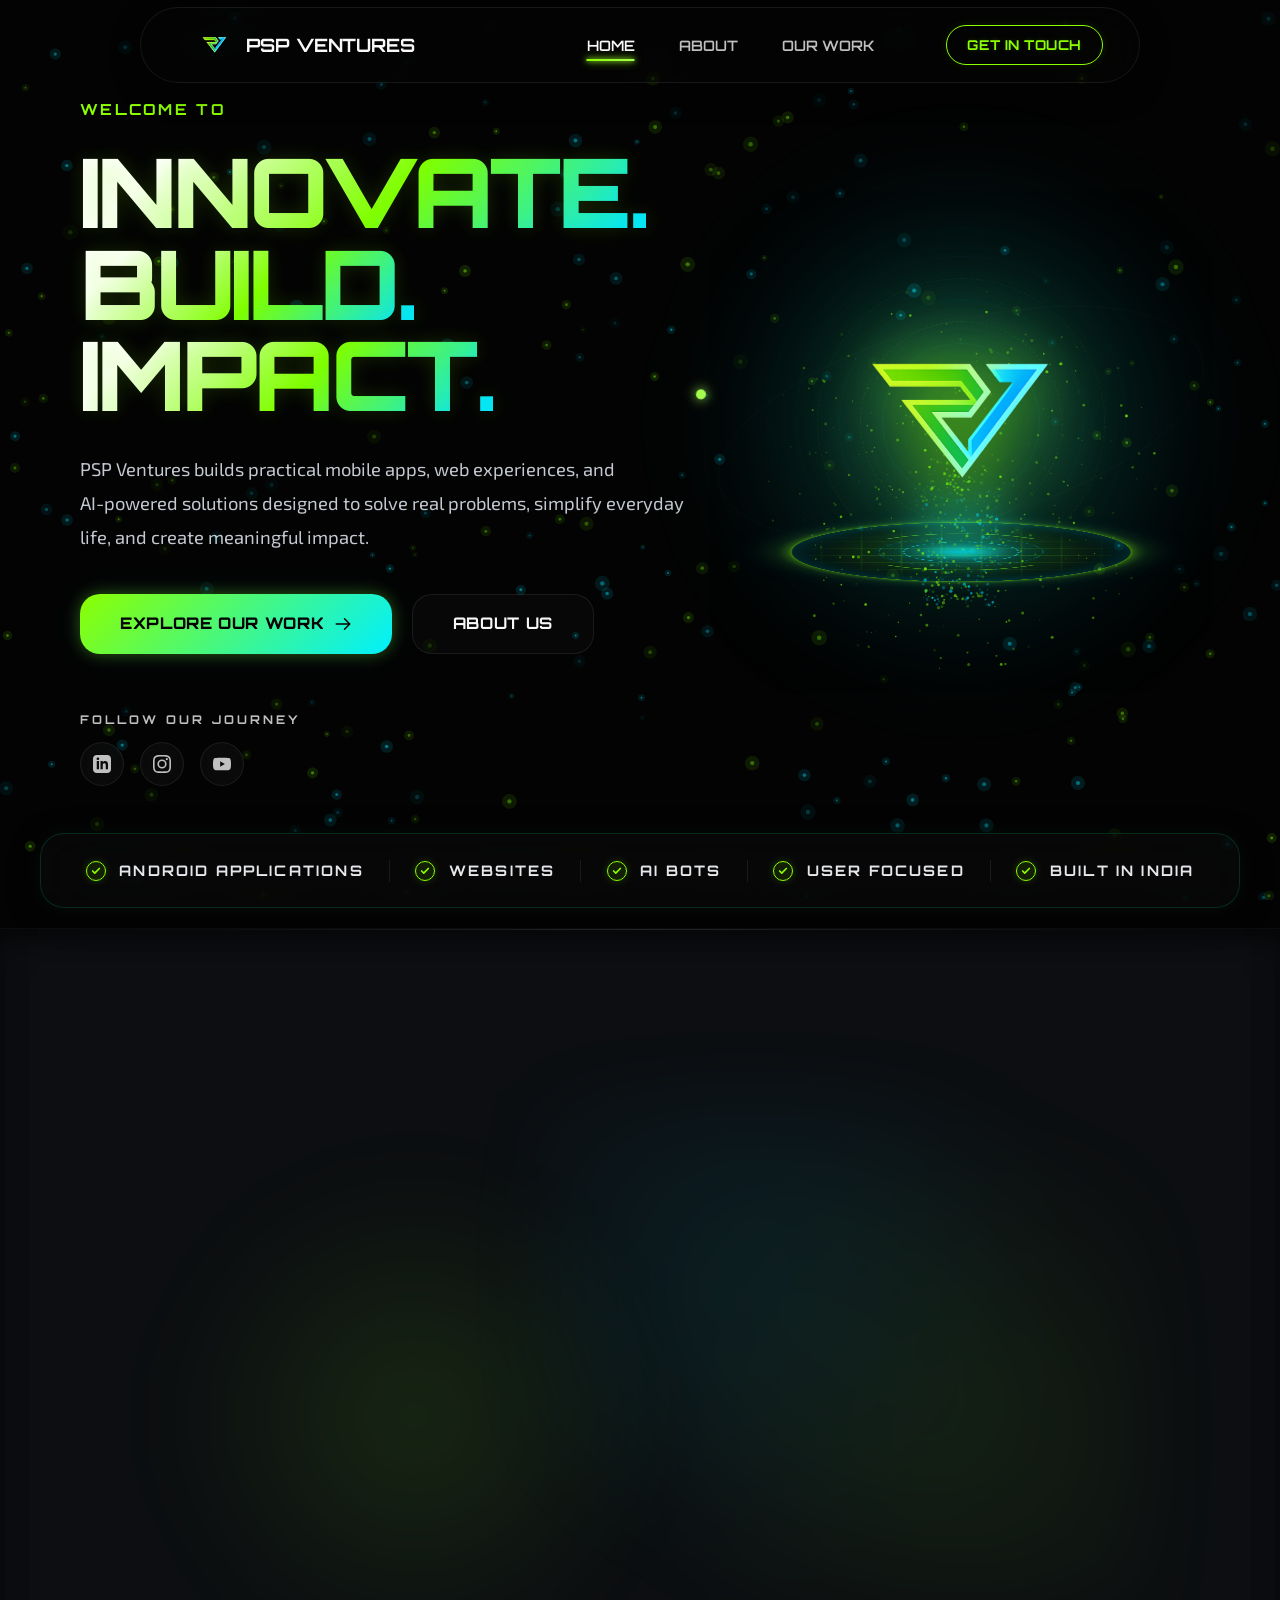
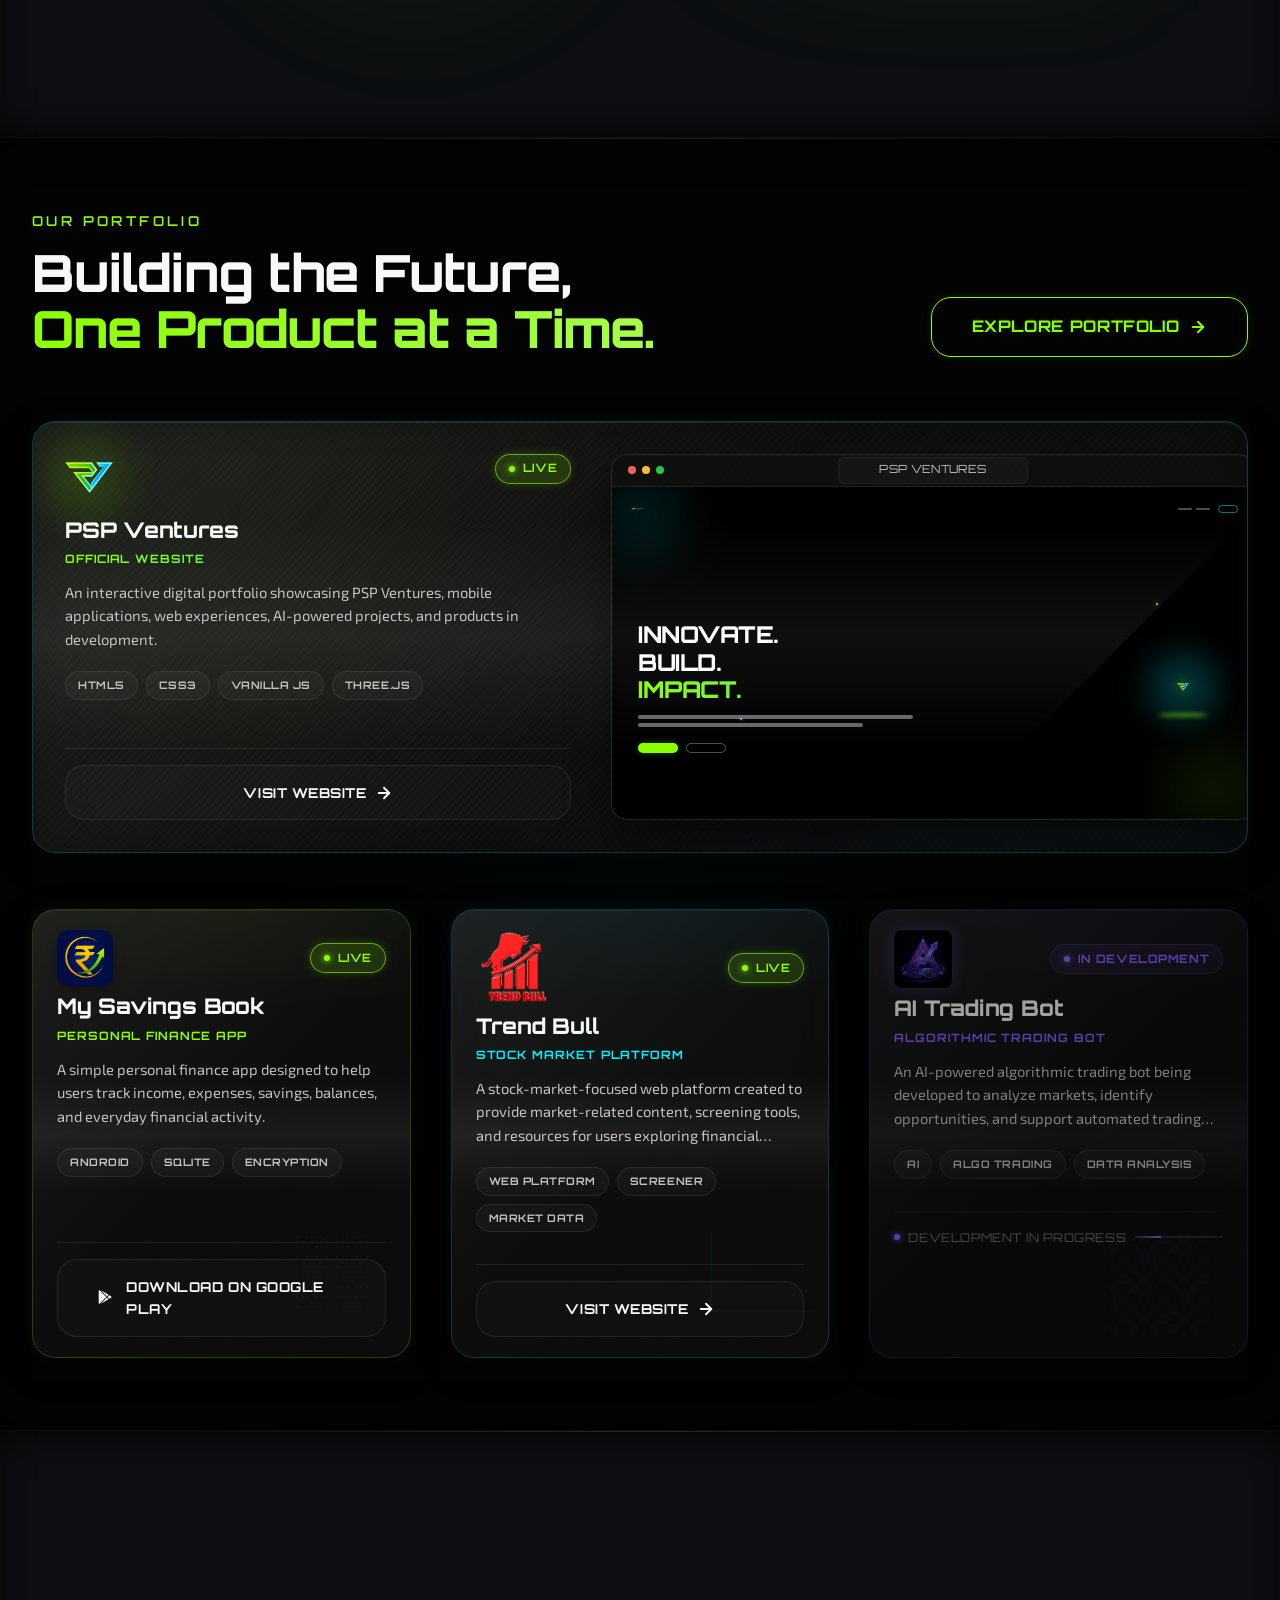
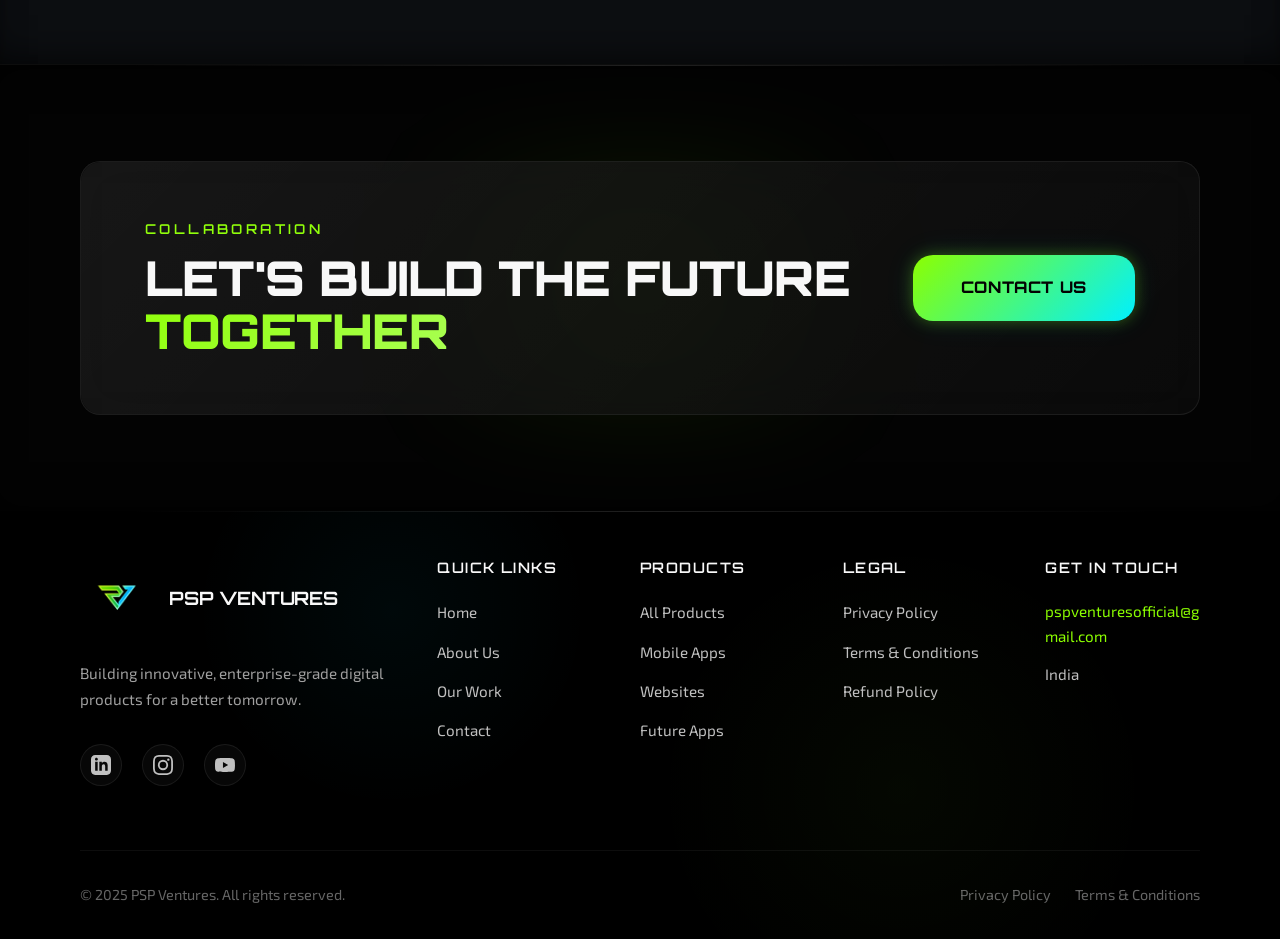
==== commit d7b5f8a6: "Add files via upload" ====
--- a/index.html
+++ b/index.html
@@ -465,7 +465,7 @@
           <div class="product-card-body-wrapper" style="position: relative; z-index: 1;">
             <div class="product-card-top">
               <img src="assets/product-logos/my-savings-book.png" alt="My Savings Book Logo" onerror="this.style.display='none'" style="width: 56px; height: 56px; object-fit: contain; object-position: center; border-radius: 12px; box-shadow: 0 4px 12px rgba(0,0,0,0.3);">
-              <span class="product-badge-review">IN REVIEW</span>
+              <span class="product-badge-live">LIVE</span>
             </div>
             <div class="product-card-body">
               <h3 class="product-title">My Savings Book</h3>
@@ -483,9 +483,9 @@
             </div>
           </div>
           <div class="product-card-footer">
-            <a href="product-mysavingsbook.html" class="btn btn-secondary">
-              LEARN MORE
-              <svg viewBox="0 0 24 24" fill="none" stroke="currentColor" stroke-width="2.5" stroke-linecap="round" stroke-linejoin="round"><line x1="5" y1="12" x2="19" y2="12"></line><polyline points="12 5 19 12 12 19"></polyline></svg>
+            <a href="https://play.google.com/store/apps/details?id=com.mysavingsbook.app" target="_blank" rel="noopener noreferrer" class="btn btn-secondary">
+              <svg xmlns="http://www.w3.org/2000/svg" viewBox="0 0 512 512" fill="currentColor" style="width: 16px; height: 16px; margin-right: 6px; margin-bottom: 2px;"><path d="M325.3 234.3L104.6 13l280.8 161.2-60.1 60.1zM47 0C34 6.8 25.3 19.2 25.3 35.3v441.3c0 16.1 8.7 28.5 21.7 35.3l256.6-256L47 0zm425.2 225.6l-58.9-34.1-65.7 64.5 65.7 64.5 60.1-34.1c18-14.3 18-46.5-1.2-60.8zM104.6 499l280.8-161.2-60.1-60.1L104.6 499z"/></svg>
+              DOWNLOAD ON GOOGLE PLAY
             </a>
           </div>
         </div>
--- a/css/style.css
+++ b/css/style.css
@@ -41,12 +41,6 @@
   --border-radius-lg: 32px;
   --transition-speed: 0.35s;
   --ease-custom: cubic-bezier(0.16, 1, 0.3, 1);
-  
-  /* Global Spacing Rhythm */
-  --spacing-section-gap: 40px;      /* 40px top/bottom = 80px total between sections */
-  --spacing-heading-gap: 24px;      /* Gap between heading and description */
-  --spacing-desc-gap: 40px;         /* Gap between description and content/cards */
-  --spacing-content-gap: 72px;      /* Gap from content to next boundary */
 }
 
 /* ==========================================================================
@@ -147,7 +141,7 @@
 
 h3 {
   font-size: clamp(1.35rem, 2.5vw, 2rem);
-  margin-bottom: 1rem;
+  margin-bottom: 0.5rem;
 }
 
 p {
@@ -191,19 +185,15 @@
 }
 
 .section {
-  padding: var(--spacing-section-gap) 0;
+  padding: 4.5rem 0;
   position: relative;
   overflow: hidden;
 }
 
 .section-header {
   max-width: 700px;
-  margin-bottom: var(--spacing-desc-gap);
+  margin-bottom: 2rem;
   text-align: left;
-}
-
-.section-header h2 {
-  margin-bottom: var(--spacing-heading-gap);
 }
 
 .section-header.center {
@@ -1338,7 +1328,7 @@
   backdrop-filter: blur(24px) !important;
   -webkit-backdrop-filter: blur(24px) !important;
   border-radius: 24px !important;
-  padding: 1.5rem 1.5rem !important; /* Reduced padding to shrink card height */
+  padding: 1.25rem 1.5rem !important; /* Reduced padding to shrink card height */
   position: relative;
   overflow: hidden;
   z-index: 2;
@@ -1452,7 +1442,7 @@
   display: flex;
   justify-content: space-between;
   align-items: center;
-  margin-bottom: 1.25rem;
+  margin-bottom: 0.5rem;
   position: relative;
   z-index: 2;
 }
@@ -1550,9 +1540,10 @@
 }
 
 .product-badge-live {
-  background: rgba(140, 255, 0, 0.08);
+  background: rgba(140, 255, 0, 0.15);
   color: var(--primary-accent);
-  border: 1px solid rgba(140, 255, 0, 0.2);
+  border: 1px solid rgba(140, 255, 0, 0.6);
+  box-shadow: 0 0 10px rgba(140, 255, 0, 0.2);
 }
 
 .product-badge-live::before {
@@ -1601,9 +1592,10 @@
 }
 
 .product-badge-review {
-  background: rgba(255, 179, 0, 0.08);
+  background: rgba(255, 179, 0, 0.05);
   color: #FFB300;
-  border: 1px solid rgba(255, 179, 0, 0.2);
+  border: 1px solid rgba(255, 179, 0, 0.3);
+  opacity: 0.9;
 }
 
 .product-badge-review::before {
@@ -1635,7 +1627,7 @@
 
 /* Card Body & Typography */
 .product-card-body {
-  margin-bottom: 1.25rem;
+  margin-bottom: 0.5rem;
   position: relative;
   z-index: 2;
 }
@@ -1655,7 +1647,7 @@
   font-weight: 700;
   letter-spacing: 0.08em;
   text-transform: uppercase;
-  margin-bottom: 1rem;
+  margin-bottom: 0.75rem;
   display: block;
 }
 
@@ -1699,8 +1691,8 @@
 /* Dedicated Footer Section Separated by Divider Line */
 .product-card-footer {
   border-top: 1px solid rgba(255, 255, 255, 0.08);
-  padding-top: 1.25rem;
-  margin-top: 1.25rem;
+  padding-top: 1rem;
+  margin-top: 1rem;
   width: 100%;
   position: relative;
   z-index: 2;
@@ -1903,7 +1895,7 @@
   gap: 0.5rem;
   padding-top: 1rem;
   border-top: 1px solid rgba(255, 255, 255, 0.05);
-  margin-top: auto;
+  margin-top: 1rem;
   font-family: var(--font-display);
   font-size: 0.75rem;
   letter-spacing: 0.05em;
@@ -3195,7 +3187,7 @@
 }
 
 .founder-expertise-card h4 {
-  font-size: 22px;
+  font-size: 18px;
   margin-bottom: 0.35rem;
   line-height: 1.2;
   color: var(--text-primary);
--- a/css/responsive.css
+++ b/css/responsive.css
@@ -1,159 +1,10 @@
 /* ==========================================================================
    PSP Ventures Responsive Styling & Media Queries
+   STRICT RULE: Do NOT affect desktop (≥1200px). Desktop is completely approved and untouched.
    ========================================================================== */
 
-/* 1. Large Screen Adjustments (max-width: 1200px) */
-@media screen and (max-width: 1200px) {
-  .container {
-    padding: 0 1.5rem;
-  }
-}
-
-/* 2. Desktop/Tablet Landscape (max-width: 1024px) */
-@media screen and (max-width: 1024px) {
-  :root {
-    --header-height: 70px;
-  }
-
-  .grid-4 {
-    grid-template-columns: repeat(2, 1fr);
-    gap: 1.5rem;
-  }
-
-  .grid-3 {
-    grid-template-columns: repeat(2, 1fr);
-    gap: 1.5rem;
-  }
-
-  .footer-grid {
-    grid-template-columns: repeat(2, 1fr);
-    gap: 3rem;
-  }
-}
-
-/* 3. Tablet Portrait & Mobile Landscape (max-width: 768px) */
-@media screen and (max-width: 768px) {
-  .section {
-    padding: 5rem 0;
-  }
-
-  .section-header {
-    margin-bottom: 3rem;
-  }
-
-  .grid-2, .grid-3, .grid-4, .feature-grid-2x2 {
-    grid-template-columns: 1fr;
-    gap: 2rem;
-  }
-
-  /* Hamburger Menu & Navigation Toggle */
-  .hamburger {
-    display: flex;
-  }
-
-  .nav-links {
-    position: fixed;
-    top: 0;
-    right: -100%;
-    width: 80%;
-    max-width: 320px;
-    height: 100vh;
-    background: rgba(13, 17, 23, 0.95);
-    backdrop-filter: blur(20px);
-    -webkit-backdrop-filter: blur(20px);
-    flex-direction: column;
-    justify-content: center;
-    align-items: flex-start;
-    padding: 6rem 3rem;
-    gap: 2rem;
-    transition: right 0.4s cubic-bezier(0.16, 1, 0.3, 1);
-    box-shadow: -10px 0 30px rgba(0, 0, 0, 0.5);
-    border-left: 1px solid var(--border-color);
-    z-index: 1000;
-  }
-
-  .nav-links.active {
-    right: 0;
-  }
-
-  /* Adjust mobile nav links text */
-  .nav-links a {
-    font-size: 1.25rem;
-    width: 100%;
-    display: block;
-    padding: 0.5rem 0;
-  }
-
-  /* Hamburger Active Animation */
-  .hamburger.active span:nth-child(1) {
-    transform: translateY(8px) rotate(45deg);
-    background-color: var(--primary-accent);
-  }
-
-  .hamburger.active span:nth-child(2) {
-    opacity: 0;
-  }
-
-  .hamburger.active span:nth-child(3) {
-    transform: translateY(-8px) rotate(-45deg);
-    background-color: var(--primary-accent);
-  }
-
-  /* Footer Layout Adjustments */
-  .footer-grid {
-    grid-template-columns: 1fr;
-    gap: 2.5rem;
-  }
-
-  .footer-info {
-    border-bottom: 1px solid var(--border-color);
-    padding-bottom: 2rem;
-  }
-
-  .footer-bottom {
-    flex-direction: column;
-    gap: 1.5rem;
-    align-items: flex-start;
-  }
-
-  .footer-legal-links {
-    width: 100%;
-    justify-content: flex-start;
-    flex-wrap: wrap;
-    gap: 1.5rem;
-  }
-}
-
-/* 4. Small Mobile Screen Adjustments (max-width: 480px) */
-@media screen and (max-width: 480px) {
-  .section {
-    padding: 4rem 0;
-  }
-
-  .btn {
-    width: 100%;
-    justify-content: center;
-  }
-
-  .nav-links {
-    width: 100%;
-    max-width: none;
-    padding: 5rem 2rem;
-  }
-
-  .hero-buttons {
-    flex-direction: column;
-    gap: 1rem;
-    width: 100%;
-  }
-
-  /* Contact and Forms styling adjustments */
-  .glass-card {
-    padding: 1.75rem 1.25rem;
-  }
-}
-
 /* === GLOBAL SECTION TRANSPARENCY OVERRIDES === */
+/* (These overrides apply globally because they clean up legacy gradient code, but they do NOT break desktop layout) */
 .section, .products-showcase-section, .highlights-section, footer, .footer,
 section[id], footer {
     background: transparent !important;
@@ -185,9 +36,6 @@
     background: none !important;
 }
 
-
-
-
 /* === FINAL SECTION DIVIDERS === */
 .section, .products-showcase-section, footer, .footer, section[id] {
     border-top: 1px solid rgba(255, 255, 255, 0.045) !important;
@@ -197,8 +45,6 @@
 #hero {
     border-top: none !important;
 }
-
-
 
 /* Very subtle local cyan/purple atmosphere for Products */
 section#featured-products::before {
@@ -214,24 +60,17 @@
     opacity: 1 !important;
 }
 
-
-
-
-
-
 /* === FINAL ALTERNATING SECTION OVERLAYS === */
 .section-masked, .section-open {
     position: relative !important;
     z-index: 1 !important;
 }
 
-/* Remove old flat borders, we will use a premium gradient divider */
 .section-masked {
     border-top: none !important;
     border-bottom: none !important;
 }
 
-/* The dark background for masked sections */
 section.section-masked[id]::before, footer.section-masked::before, .section-masked::before {
     content: "" !important;
     position: absolute !important;
@@ -243,11 +82,9 @@
     z-index: -1 !important;
     opacity: 1 !important;
     display: block !important;
-    /* Subtle inner shadow for elevation */
     box-shadow: inset 0 20px 40px -20px rgba(0,0,0,0.8), inset 0 -20px 40px -20px rgba(0,0,0,0.8) !important;
 }
 
-/* Add inner shadow to open sections as well to separate them from masked ones */
 section.section-open[id]::before, .section-open::before {
     content: "" !important;
     position: absolute !important;
@@ -264,7 +101,6 @@
 }
 
 /* === PROFESSIONAL SECTION SEPARATORS === */
-/* Gradient divider line at the top of every section (except Hero) */
 section[id]::after, footer::after, .section-masked::after, .section-open::after {
     content: "" !important;
     position: absolute !important;
@@ -281,11 +117,9 @@
     box-shadow: none !important;
 }
 
-/* No top divider for hero */
 #hero::after {
     display: none !important;
 }
-
 
 /* === FOOTER PURE BLACK OVERRIDE === */
 body footer.section-masked::before, body footer::before {
@@ -307,7 +141,6 @@
 }
 
 /* === PREMIUM LOCALIZED GLOWS (INSIDE MASKED SECTIONS) === */
-
 .section-glow-layer {
   position: absolute !important;
   inset: 0 !important;
@@ -319,7 +152,6 @@
   background: transparent !important;
 }
 
-/* ABOUT SECTION SPECIFIC GLOWS */
 .about-glows::before {
   content: "" !important;
   position: absolute !important;
@@ -348,7 +180,6 @@
   opacity: 1 !important;
 }
 
-/* CARD ICON RESTORED GLOWS */
 .icon-green {
   box-shadow: 0 0 18px rgba(123, 255, 40, 0.18), 0 0 40px rgba(123, 255, 40, 0.07) !important;
 }
@@ -356,7 +187,6 @@
   box-shadow: 0 0 18px rgba(0, 220, 255, 0.16), 0 0 40px rgba(0, 220, 255, 0.06) !important;
 }
 
-/* DESKTOP HOVER AMBIENT GLOW FOR CARDS */
 @media (min-width: 992px) {
   .about-card.glow-green:hover {
     box-shadow: 0 12px 40px rgba(0,0,0,0.30), 0 0 35px rgba(123,255,40,0.07) !important;
@@ -365,3 +195,238 @@
     box-shadow: 0 12px 40px rgba(0,0,0,0.30), 0 0 35px rgba(0,220,255,0.06) !important;
   }
 }
+
+/* ==========================================================================
+   RESPONSIVE DESIGN (max-width queries only to protect desktop)
+   ========================================================================== */
+
+/* Hide hamburger on desktop */
+.hamburger {
+  display: none;
+  background: transparent;
+  border: none;
+  cursor: pointer;
+  flex-direction: column;
+  justify-content: space-around;
+  width: 32px;
+  height: 32px;
+  padding: 4px;
+  z-index: 1100;
+}
+.hamburger span {
+  display: block;
+  width: 100%;
+  height: 2px;
+  background-color: var(--text-primary);
+  border-radius: 4px;
+  transition: all 0.3s cubic-bezier(0.16, 1, 0.3, 1);
+}
+.hamburger.active span:nth-child(1) {
+  transform: translateY(10px) rotate(45deg);
+  background-color: var(--primary-accent);
+}
+.hamburger.active span:nth-child(2) {
+  opacity: 0;
+}
+.hamburger.active span:nth-child(3) {
+  transform: translateY(-10px) rotate(-45deg);
+  background-color: var(--primary-accent);
+}
+
+/* Body lock class */
+body.no-scroll {
+  overflow: hidden;
+  height: 100vh;
+}
+
+/* 1. Large Screen Adjustments (max-width: 1199px) - Just safety container padding */
+@media screen and (max-width: 1199px) {
+  .container {
+    padding: 0 1.5rem;
+  }
+}
+
+/* 2. Tablet & Mobile Navigation Breakpoint (max-width: 991px) */
+@media screen and (max-width: 991px) {
+  
+  /* Navigation Slide-in Drawer */
+  .hamburger {
+    display: flex;
+    margin-left: 1rem;
+  }
+
+  .nav-cta .btn {
+    display: none; /* Hide the top 'GET IN TOUCH' button on mobile to save space */
+  }
+
+  nav {
+    position: fixed;
+    top: 0;
+    right: -100%;
+    width: 100%;
+    height: 100vh;
+    background: rgba(8, 10, 15, 0.95);
+    backdrop-filter: blur(25px);
+    -webkit-backdrop-filter: blur(25px);
+    z-index: 1000;
+    transition: right 0.4s cubic-bezier(0.16, 1, 0.3, 1);
+    display: flex;
+    justify-content: center;
+    align-items: center;
+    border-left: 1px solid rgba(255, 255, 255, 0.05);
+  }
+
+  nav.nav-active {
+    right: 0;
+  }
+
+  .nav-links {
+    flex-direction: column;
+    align-items: center;
+    gap: 2.5rem;
+  }
+
+  .nav-links a {
+    font-size: 1.5rem;
+    font-weight: 500;
+    padding: 0.5rem 1rem;
+    width: 100%;
+    text-align: center;
+  }
+
+  /* Grid Layout Restructuring (Stacking) */
+  .grid-4, .grid-3, .grid-2 {
+    grid-template-columns: repeat(2, 1fr); /* 2 columns on tablet */
+    gap: 1.5rem;
+  }
+  
+  /* Footer */
+  .footer-grid {
+    grid-template-columns: repeat(2, 1fr);
+    gap: 3rem;
+  }
+}
+
+/* 3. Mobile Landscape & Small Tablet (max-width: 768px) */
+@media screen and (max-width: 768px) {
+  /* Typography Scaling */
+  h1 { font-size: clamp(2.5rem, 8vw, 4rem); }
+  h2 { font-size: clamp(2rem, 6vw, 3rem); }
+  h3 { font-size: clamp(1.5rem, 5vw, 2.25rem); }
+  
+  .section {
+    padding: 5rem 0;
+  }
+
+  /* Stacking all grids */
+  .grid-4, .grid-3, .grid-2, .feature-grid-2x2 {
+    grid-template-columns: 1fr;
+    gap: 1.5rem;
+  }
+
+  /* About / Split Layouts */
+  .about-split {
+    flex-direction: column;
+    align-items: flex-start;
+  }
+  .about-mission, .about-vision {
+    width: 100%;
+  }
+
+  /* Footer Layout Stacking */
+  .footer-grid {
+    grid-template-columns: 1fr;
+    gap: 2.5rem;
+  }
+  
+  .footer-bottom {
+    flex-direction: column;
+    align-items: flex-start;
+    gap: 1.5rem;
+  }
+
+  .footer-legal-links {
+    flex-wrap: wrap;
+    justify-content: flex-start;
+    gap: 1rem;
+  }
+
+  /* Products Filter Tabs */
+  .filter-container {
+    flex-wrap: wrap;
+    justify-content: center;
+    margin-top: 30px; /* Reduced for mobile */
+  }
+
+  .filter-btn {
+    padding: 0.6rem 1rem;
+    font-size: 0.85rem;
+    flex-grow: 1;
+    text-align: center;
+  }
+  
+  /* Contact Page Grid */
+  .contact-section .grid-2 {
+    grid-template-columns: 1fr;
+  }
+}
+
+/* 4. Mobile Portrait (max-width: 480px) */
+@media screen and (max-width: 480px) {
+  .section {
+    padding: 4rem 0;
+  }
+
+  /* Hero Section Mobile Polish */
+  #hero {
+    min-height: 70vh !important;
+  }
+  
+  .hero-buttons {
+    flex-direction: column;
+    width: 100%;
+    gap: 1rem;
+  }
+  
+  .btn {
+    width: 100%;
+    justify-content: center;
+    min-height: 48px; /* Touch target accessibility */
+  }
+
+  /* Card padding reduction to save space on small screens */
+  .glass-card, .product-card, .about-card {
+    padding: 1.5rem !important; /* Uniform touch-friendly padding */
+  }
+
+  /* Forms */
+  input, textarea, select {
+    padding: 1rem !important;
+    font-size: 16px !important; /* Prevents iOS auto-zoom on inputs */
+  }
+
+  /* Fix for Contact page custom layout styling on mobile */
+  #partnership-form {
+    padding: 1.5rem !important;
+  }
+  
+  /* Make sure images remain strictly contained */
+  img {
+    max-width: 100%;
+    height: auto;
+  }
+}
+
+/* 5. Extra Small Mobile (max-width: 375px) */
+@media screen and (max-width: 375px) {
+  h1 { font-size: 2.25rem; }
+  h2 { font-size: 1.75rem; }
+  
+  .container {
+    padding: 0 1.25rem;
+  }
+  
+  .glass-card, .product-card, .about-card {
+    padding: 1.25rem !important; 
+  }
+}
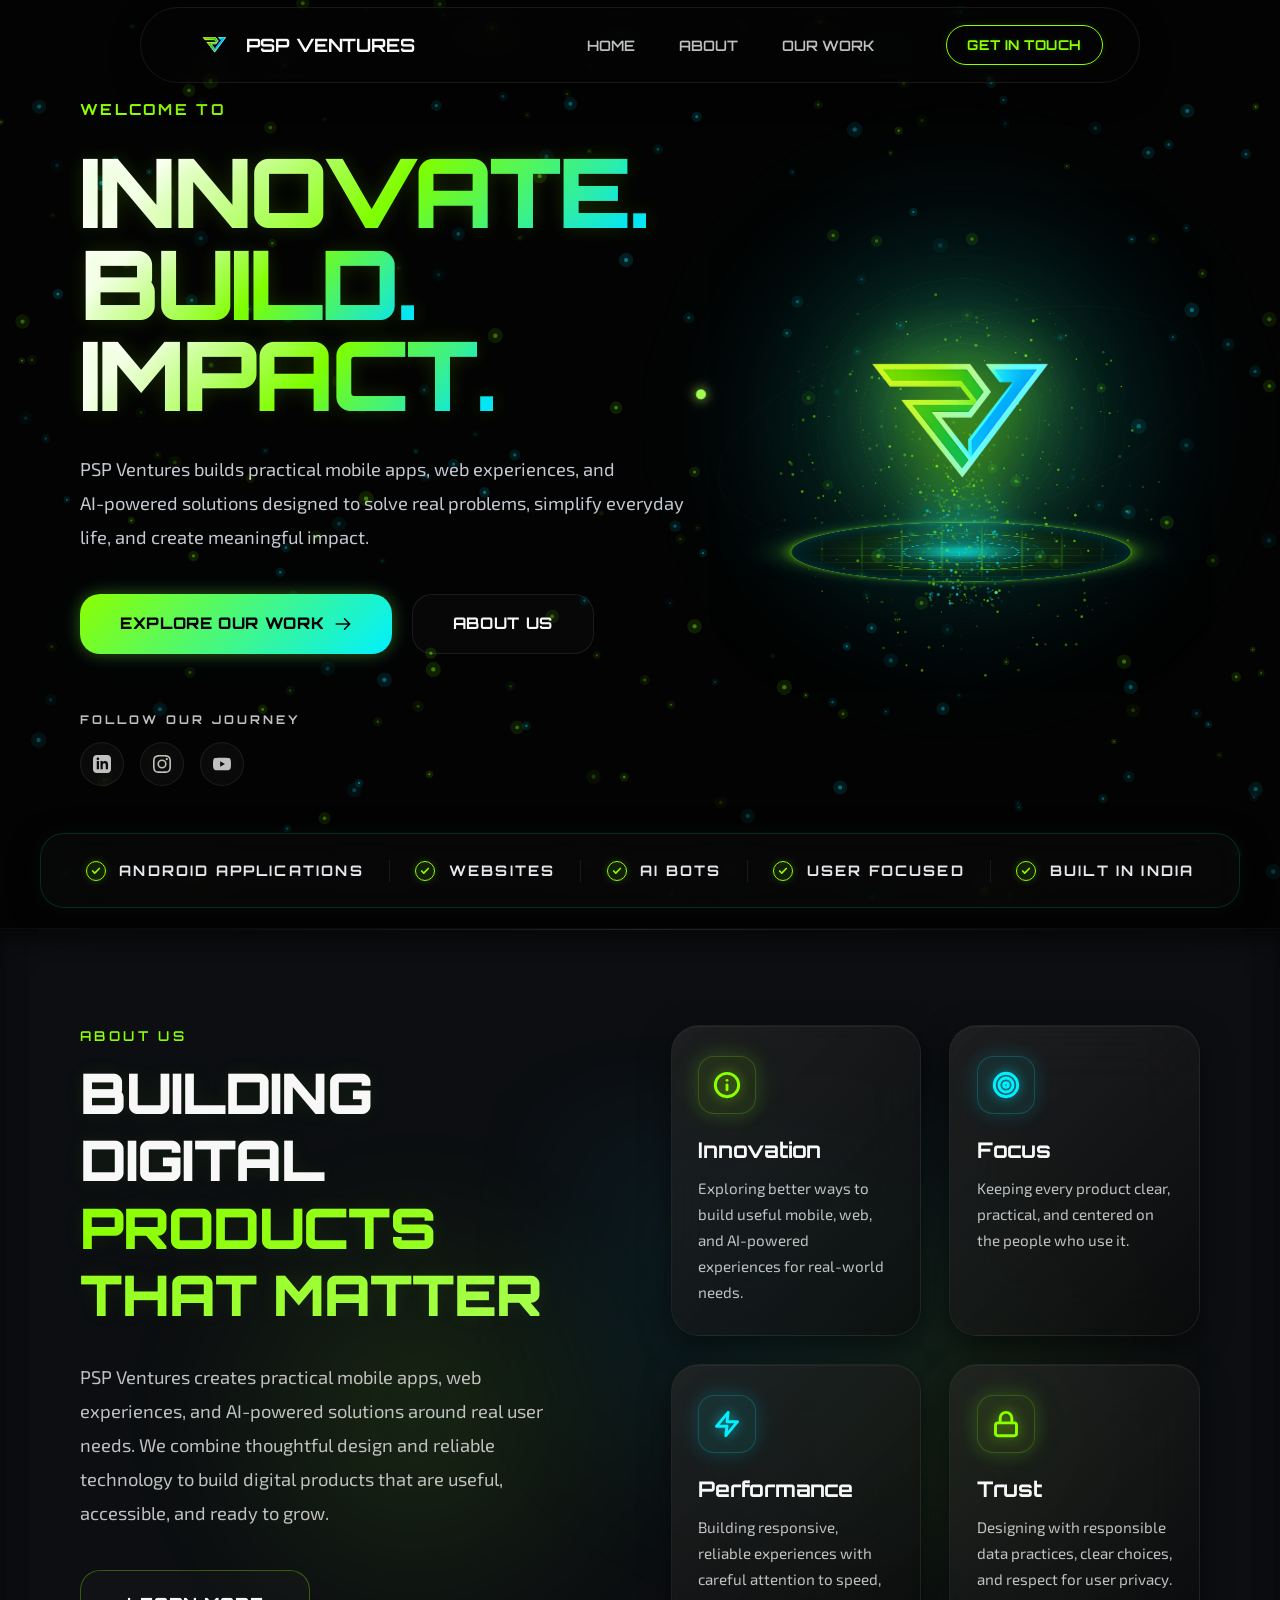
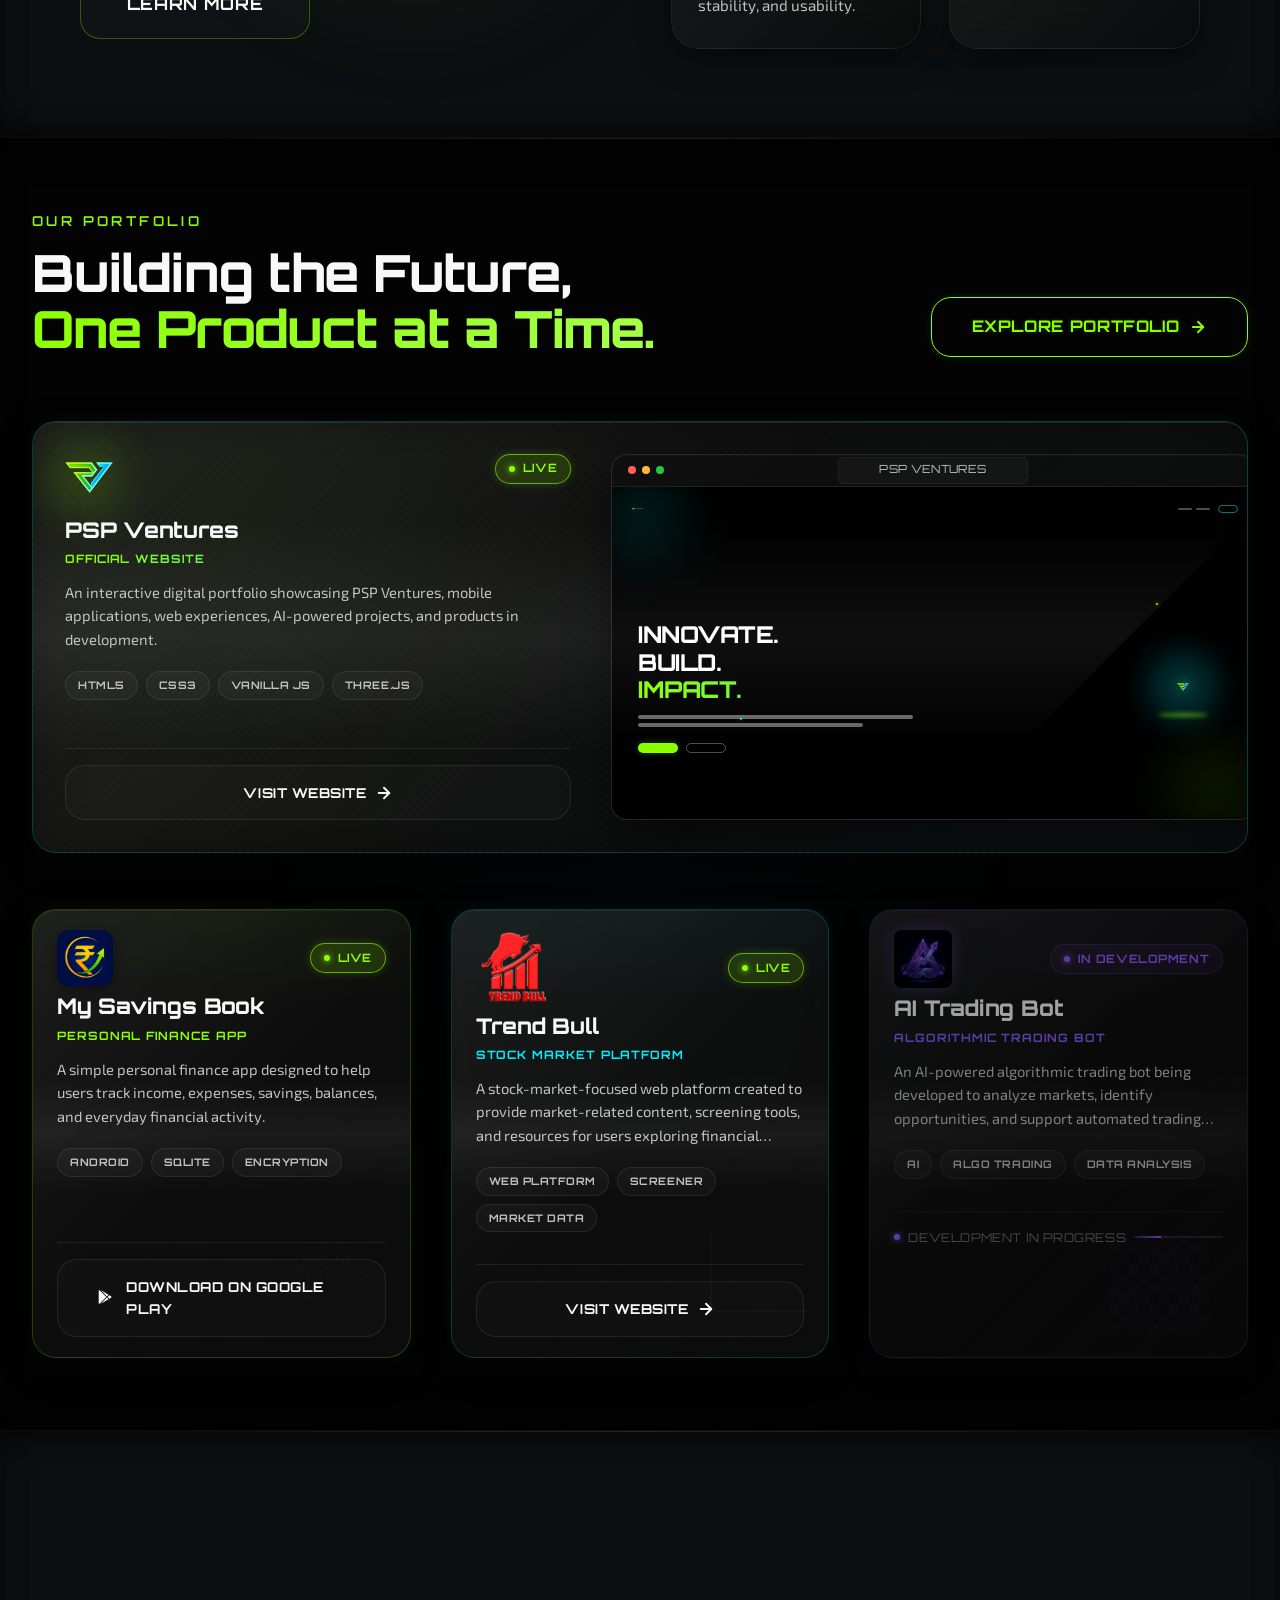
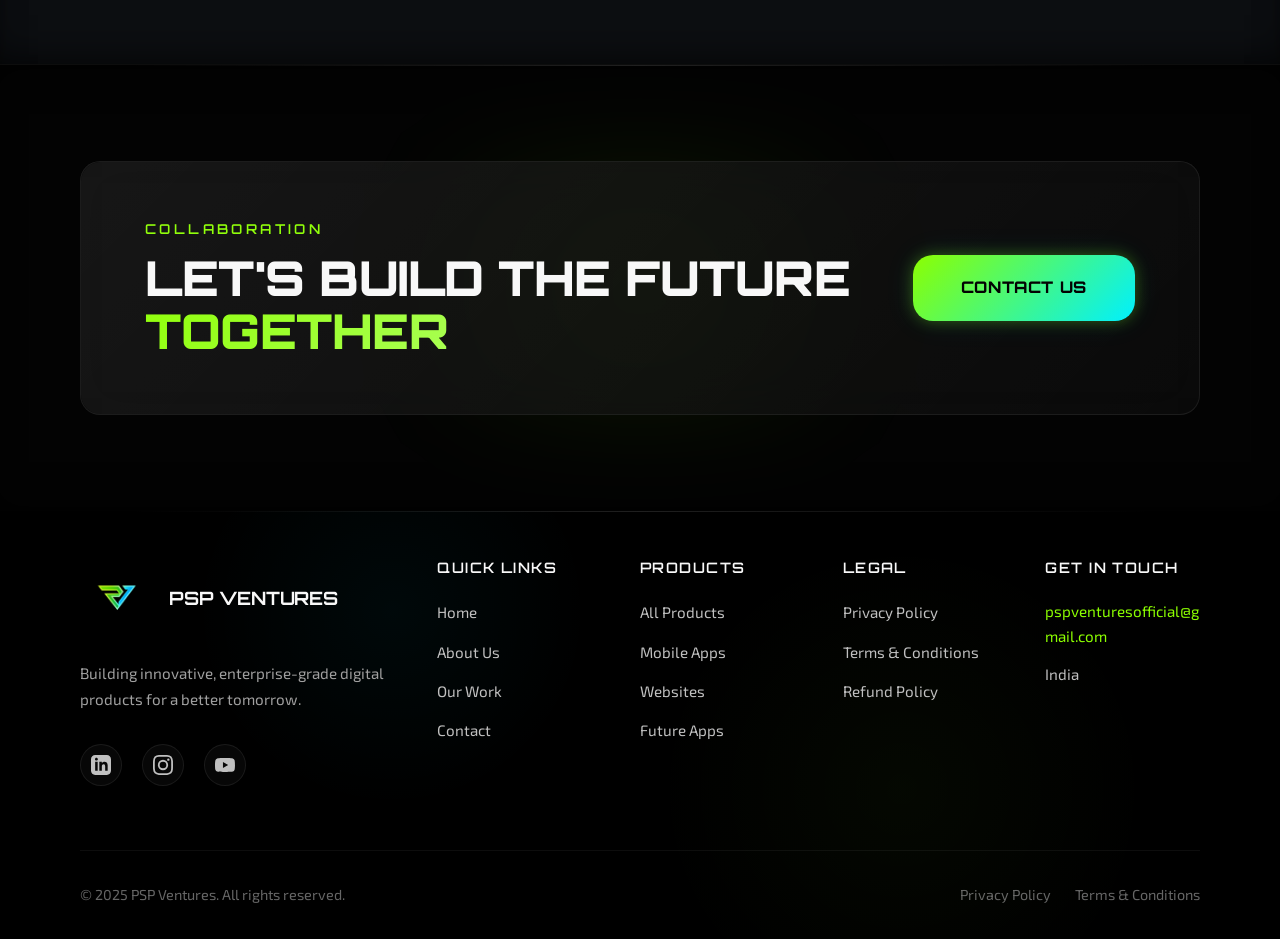
==== commit 7c753ba2: "Add files via upload" ====
--- a/index.html
+++ b/index.html
@@ -131,6 +131,28 @@
               <a href="https://youtube.com/@pspventures" target="_blank" class="social-glass-btn youtube" aria-label="YouTube">
                 <svg viewBox="0 0 24 24"><path d="M23.498 6.186a3.016 3.016 0 0 0-2.122-2.136C19.505 3.545 12 3.545 12 3.545s-7.505 0-9.377.505A3.017 3.017 0 0 0 .502 6.186C0 8.07 0 12 0 12s0 3.93.502 5.814a3.016 3.016 0 0 0 2.122 2.136c1.871.505 9.376.505 9.376.505s7.505 0 9.377-.505a3.015 3.015 0 0 0 2.122-2.136C24 15.93 24 12 24 12s0-3.93-.502-5.814zM9.545 15.568V8.432L15.818 12l-6.273 3.568z"/></svg>
               </a>
+            </div>
+          </div>
+
+          <!-- MOBILE ONLY HERO REDESIGN -->
+          <div class="mobile-hero-content">
+            <span class="mobile-subtitle">CONNECT</span>
+            <h1 class="mobile-title">
+              <span class="line-1">Partner with</span><br>
+              <span class="neon-text">PSP</span><br>
+              <span class="neon-text">Ventures</span>
+            </h1>
+            <p class="mobile-desc">
+              PSP Ventures builds practical mobile apps, web experiences, and AI-powered solutions designed to solve real problems, simplify everyday life, and create meaningful impact.
+            </p>
+            <div class="mobile-cta-group">
+              <a href="products.html" class="btn btn-primary">
+                EXPLORE OUR WORK
+                <svg xmlns="http://www.w3.org/2000/svg" fill="none" viewBox="0 0 24 24" stroke="currentColor">
+                  <path stroke-linecap="round" stroke-linejoin="round" stroke-width="2" d="M14 5l7 7m0 0l-7 7m7-7H3"/>
+                </svg>
+              </a>
+              <a href="about.html" class="btn btn-secondary">ABOUT US</a>
             </div>
           </div>
         </div>
--- a/css/responsive.css
+++ b/css/responsive.css
@@ -430,3 +430,109 @@
     padding: 1.25rem !important; 
   }
 }
+
+/* ==========================================================================
+   MOBILE HERO REDESIGN (max-width: 768px)
+   ========================================================================== */
+@media screen and (min-width: 769px) {
+  .mobile-hero-content {
+    display: none !important;
+  }
+}
+
+@media screen and (max-width: 768px) {
+  /* Hide all original desktop elements inside .reveal-left */
+  .reveal-left > .section-subtitle,
+  .reveal-left > h1,
+  .reveal-left > p,
+  .reveal-left > .hero-buttons,
+  .reveal-left > .hero-social-section {
+    display: none !important;
+  }
+  
+  #hero {
+    height: auto !important;
+    min-height: auto !important;
+    padding-top: 110px !important;
+    padding-bottom: 70px !important;
+    overflow: hidden; 
+  }
+
+  /* Center everything */
+  .mobile-hero-content {
+    display: flex;
+    flex-direction: column;
+    align-items: center;
+    text-align: center;
+    width: 100%;
+  }
+
+  /* Typography & Spacing */
+  .mobile-subtitle {
+    font-family: var(--font-display);
+    text-transform: uppercase;
+    letter-spacing: 5px;
+    font-size: 12px;
+    color: var(--primary-accent);
+    font-weight: 700;
+    margin-bottom: 24px;
+  }
+
+  .mobile-title {
+    font-family: var(--font-display);
+    font-weight: 900;
+    line-height: 1.0;
+    color: var(--text-primary);
+    margin-bottom: 32px;
+  }
+  
+  .mobile-title .line-1 {
+    display: block;
+    font-size: 34px;
+    margin-bottom: 8px;
+  }
+  
+  .mobile-title .neon-text {
+    display: block;
+    font-size: 48px;
+    color: #8CFF00; /* Neon green */
+    text-shadow: 0 0 20px rgba(140, 255, 0, 0.4);
+  }
+
+  .mobile-desc {
+    max-width: 340px;
+    font-size: 16px;
+    line-height: 1.8;
+    color: rgba(230, 235, 245, 0.85);
+    margin-left: auto;
+    margin-right: auto;
+    margin-bottom: 40px;
+  }
+
+  /* Buttons */
+  .mobile-cta-group {
+    display: flex;
+    flex-direction: column;
+    align-items: center;
+    width: 100%;
+    gap: 16px;
+  }
+  
+  .mobile-cta-group .btn {
+    width: 90%;
+    height: 56px;
+    min-height: 56px;
+    border-radius: 16px;
+    display: flex;
+    justify-content: center;
+    align-items: center;
+    padding: 0;
+    font-size: 16px;
+  }
+
+  .mobile-cta-group .btn svg {
+    margin-left: 8px;
+    width: 18px;
+    height: 18px;
+  }
+}
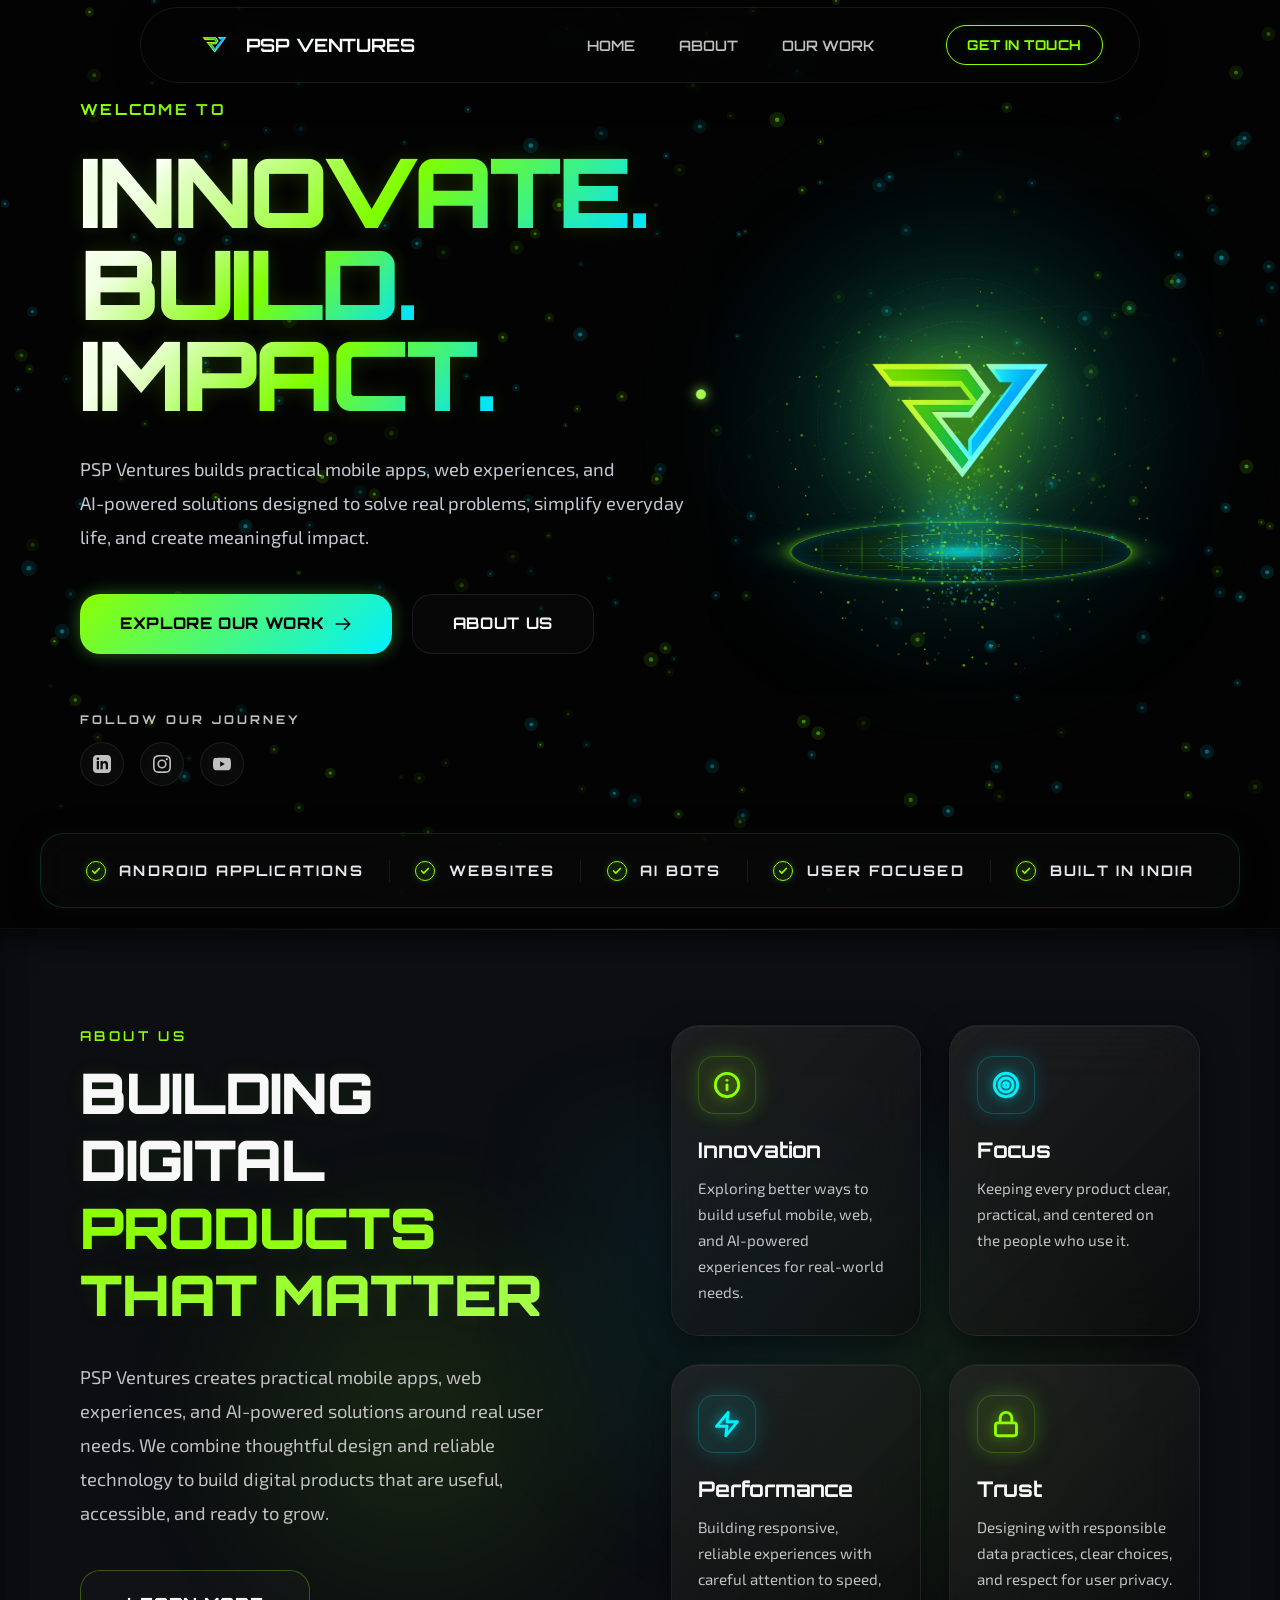
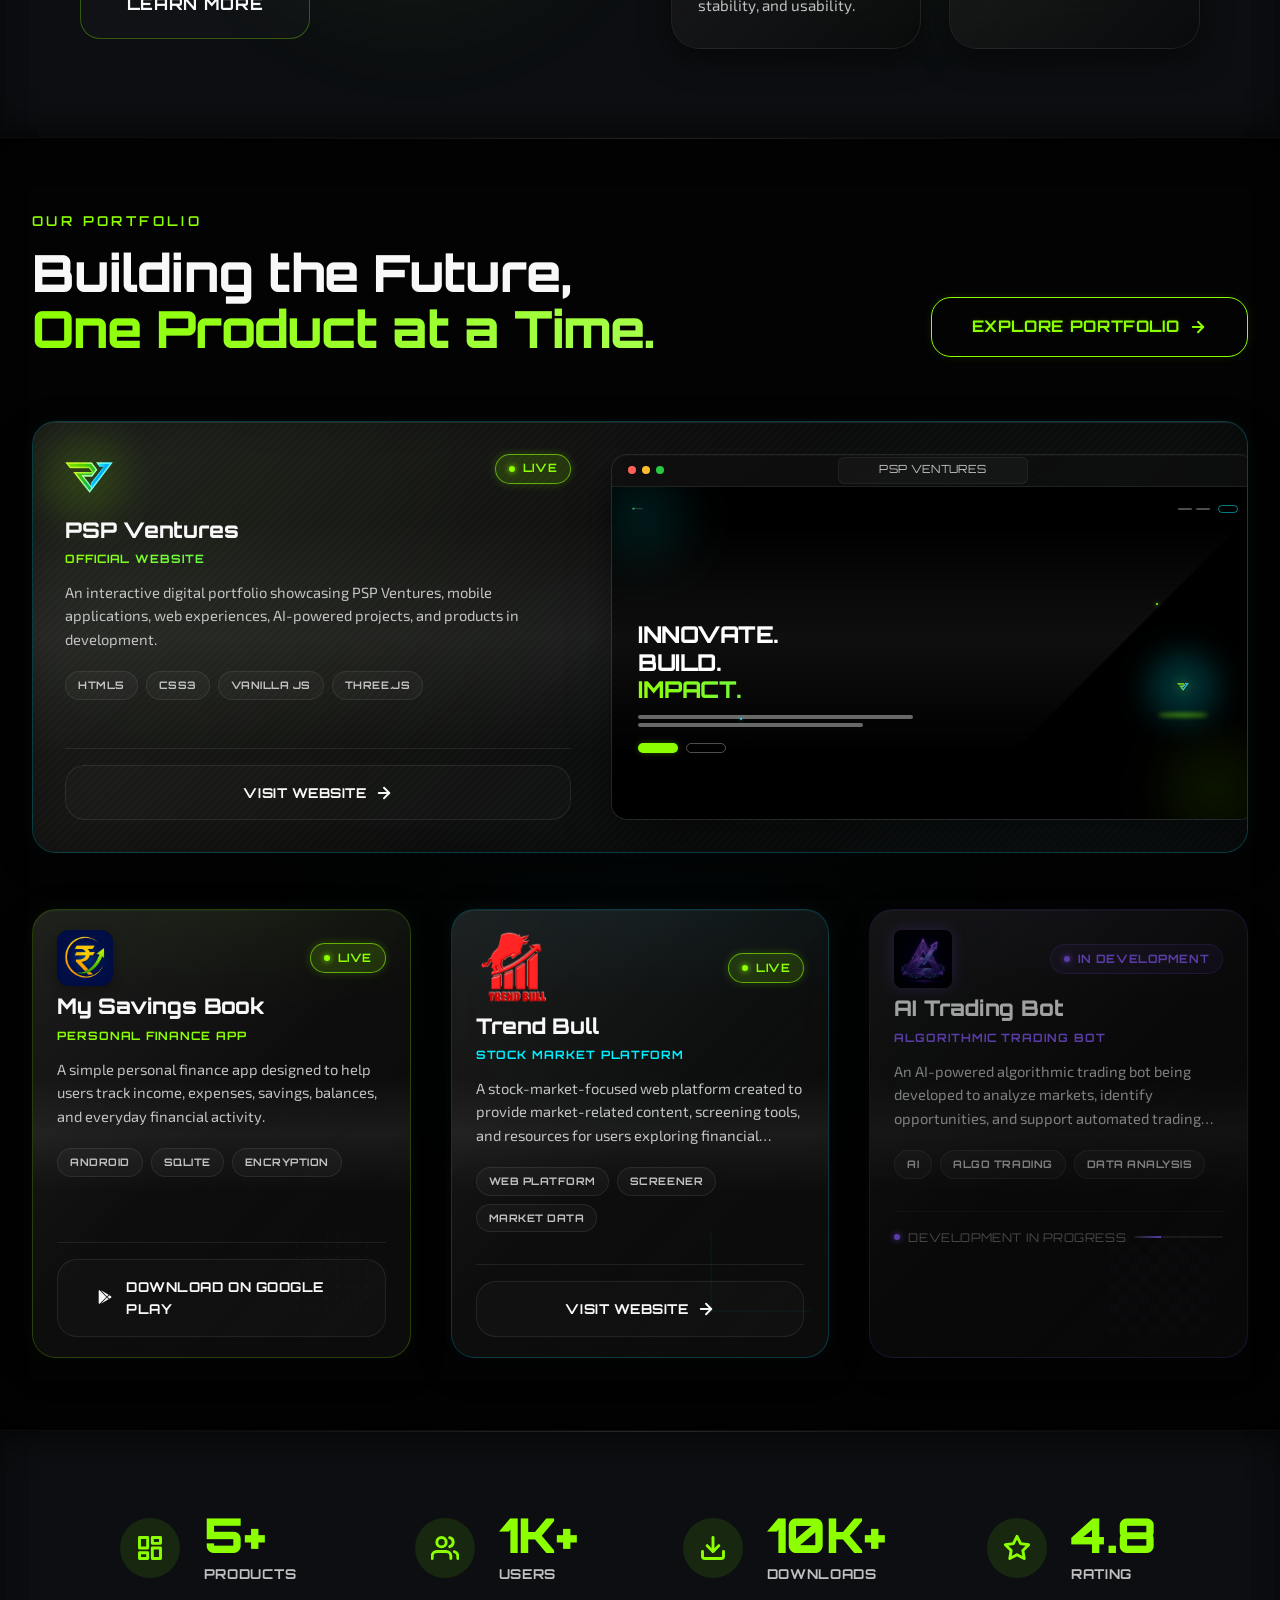
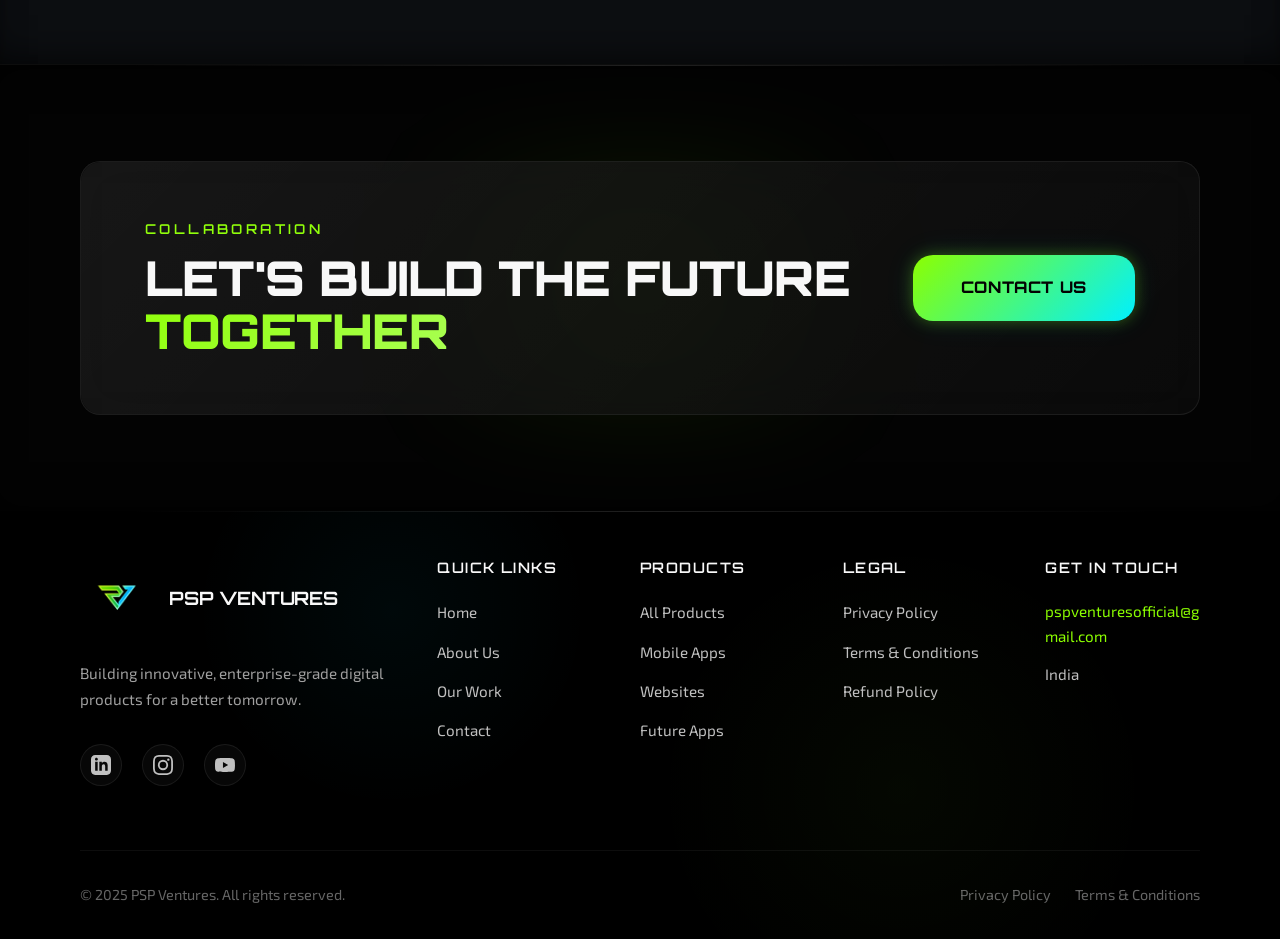
==== commit 8e6583e8: "Add files via upload" ====
--- a/index.html
+++ b/index.html
@@ -60,10 +60,19 @@
 
       <!-- Navigation Links -->
       <nav>
-        <ul class="nav-links">
+        <!-- Desktop Nav -->
+        <ul class="nav-links desktop-nav">
           <li><a href="index.html" class="active">HOME</a></li>
           <li><a href="about.html">ABOUT</a></li>
           <li><a href="products.html">OUR WORK</a></li>
+        </ul>
+        
+        <!-- Mobile Nav (Title Case, includes Get In Touch) -->
+        <ul class="nav-links mobile-nav" style="display: none;">
+          <li><a href="index.html" class="active">Home</a></li>
+          <li><a href="about.html">About</a></li>
+          <li><a href="products.html">Our Work</a></li>
+          <li><a href="contact.html">Get In Touch</a></li>
         </ul>
       </nav>
 
@@ -304,7 +313,7 @@
             
             <!-- Card 1: Innovation -->
             <div class="card-float-wrapper float-1">
-              <div class="glass-card about-card glow-green reveal reveal-scale" style="transition-delay: 0.05s;">
+              <div class="glass-card about-card glow-green reveal reveal-scale m-animate-fade-up" style="transition-delay: 0.05s;">
                 <div class="about-card-icon-wrapper icon-green">
                   <svg viewBox="0 0 24 24" fill="none" stroke="currentColor" stroke-width="2.5" stroke-linecap="round" stroke-linejoin="round"><path d="M12 22C17.5228 22 22 17.5228 22 12C22 6.47715 17.5228 2 12 2C6.47715 2 2 6.47715 2 12C2 17.5228 6.47715 22 12 22Z"></path><path d="M12 16V12"></path><path d="M12 8H12.01"></path></svg>
                 </div>
@@ -317,7 +326,7 @@
 
             <!-- Card 2: Focus -->
             <div class="card-float-wrapper float-2">
-              <div class="glass-card about-card glow-cyan reveal reveal-scale" style="transition-delay: 0.15s;">
+              <div class="glass-card about-card glow-cyan reveal reveal-scale m-animate-fade-up" style="transition-delay: 0.15s;">
                 <div class="about-card-icon-wrapper icon-cyan">
                   <svg viewBox="0 0 24 24" fill="none" stroke="currentColor" stroke-width="2.5" stroke-linecap="round" stroke-linejoin="round"><circle cx="12" cy="12" r="10"/><circle cx="12" cy="12" r="6"/><circle cx="12" cy="12" r="2"/></svg>
                 </div>
@@ -330,7 +339,7 @@
 
             <!-- Card 3: Performance -->
             <div class="card-float-wrapper float-2">
-              <div class="glass-card about-card glow-cyan reveal reveal-scale" style="transition-delay: 0.25s;">
+              <div class="glass-card about-card glow-cyan reveal reveal-scale m-animate-fade-up" style="transition-delay: 0.25s;">
                 <div class="about-card-icon-wrapper icon-cyan">
                   <svg viewBox="0 0 24 24" fill="none" stroke="currentColor" stroke-width="2.5" stroke-linecap="round" stroke-linejoin="round"><polygon points="13 2 3 14 12 14 11 22 21 10 12 10 13 2"/></svg>
                 </div>
@@ -343,7 +352,7 @@
 
             <!-- Card 4: Trust -->
             <div class="card-float-wrapper float-1">
-              <div class="glass-card about-card glow-green reveal reveal-scale" style="transition-delay: 0.35s;">
+              <div class="glass-card about-card glow-green reveal reveal-scale m-animate-fade-up" style="transition-delay: 0.35s;">
                 <div class="about-card-icon-wrapper icon-green">
                   <svg viewBox="0 0 24 24" fill="none" stroke="currentColor" stroke-width="2.5" stroke-linecap="round" stroke-linejoin="round"><rect x="3" y="11" width="18" height="11" rx="2" ry="2"/><path d="M7 11V7a5 5 0 0 1 10 0v4"/></svg>
                 </div>
@@ -382,14 +391,14 @@
       </div>
 
       <!-- Featured Card: PSP Portfolio -->
-      <div class="featured-product-card product-card glow-green-cyan reveal delay-1">
+      <div class="featured-product-card product-card glow-green-cyan reveal delay-1 m-animate-fade-up">
         <div class="featured-bg-layer"></div>
         <div class="featured-product-details" style="display: flex; flex-direction: column; justify-content: space-between; gap: 1.5rem;">
           <div>
             <div class="product-card-top" style="align-items: flex-start;">
               <div style="width: 165px; height: 48px; display: flex; align-items: center; margin-bottom: 0.5rem; position: relative;">
                 <div style="position: absolute; width: 80px; height: 80px; background: rgba(140, 255, 0, 0.15); filter: blur(20px); border-radius: 50%; left: -20px;"></div>
-                <img src="assets/product-logos/psp-ventures-logo.png" alt="PSP Ventures Logo" onerror="this.style.display='none'" style="width: 48px; height: auto; object-fit: contain; object-position: left center; display: block; margin: 0; position: relative; z-index: 1;">
+                <img src="assets/product-logos/psp-ventures-logo.png" alt="PSP Ventures Logo" loading="lazy" onerror="this.style.display='none'" style="width: 48px; height: auto; object-fit: contain; object-position: left center; display: block; margin: 0; position: relative; z-index: 1;">
               </div>
               <span class="product-badge-live">LIVE</span>
             </div>
@@ -481,12 +490,12 @@
       <div class="products-grid-3 reveal delay-2">
         
         <!-- Card 1: My Savings Book -->
-        <div class="product-card glow-green" style="position: relative; overflow: hidden;">
+        <div class="product-card glow-green m-animate-fade-up" style="position: relative; overflow: hidden;">
           <div class="top-glow-savings"></div>
           <div class="motif-savings"></div>
           <div class="product-card-body-wrapper" style="position: relative; z-index: 1;">
             <div class="product-card-top">
-              <img src="assets/product-logos/my-savings-book.png" alt="My Savings Book Logo" onerror="this.style.display='none'" style="width: 56px; height: 56px; object-fit: contain; object-position: center; border-radius: 12px; box-shadow: 0 4px 12px rgba(0,0,0,0.3);">
+              <img src="assets/product-logos/my-savings-book.png" alt="My Savings Book Logo" loading="lazy" onerror="this.style.display='none'" style="width: 56px; height: 56px; object-fit: contain; object-position: center; border-radius: 12px; box-shadow: 0 4px 12px rgba(0,0,0,0.3);">
               <span class="product-badge-live">LIVE</span>
             </div>
             <div class="product-card-body">
@@ -513,12 +522,12 @@
         </div>
 
         <!-- Card 2: Trend Bull -->
-        <div class="product-card glow-cyan" style="position: relative; overflow: hidden;">
+        <div class="product-card glow-cyan m-animate-fade-up" style="position: relative; overflow: hidden;">
           <div class="top-glow-trendbull"></div>
           <div class="motif-trendbull"></div>
           <div class="product-card-body-wrapper" style="position: relative; z-index: 1;">
             <div class="product-card-top">
-              <img src="assets/product-logos/trend-bull-logo.png" alt="Trend Bull Logo" onerror="this.style.display='none'" style="width: 135px; height: auto; max-width: 135px; max-height: 80px; object-fit: contain; object-position: left center; flex-shrink: 0; margin-left: -30px; margin-right: -30px;">
+              <img src="assets/product-logos/trend-bull-logo.png" alt="Trend Bull Logo" loading="lazy" onerror="this.style.display='none'" style="width: 135px; height: auto; max-width: 135px; max-height: 80px; object-fit: contain; object-position: left center; flex-shrink: 0; margin-left: -30px; margin-right: -30px;">
               <span class="product-badge-live">LIVE</span>
             </div>
             <div class="product-card-body">
@@ -545,12 +554,12 @@
         </div>
 
         <!-- Card 3: AI Trading Bot -->
-        <div class="product-card glow-purple card-muted" style="position: relative; overflow: hidden;">
+        <div class="product-card glow-purple card-muted m-animate-fade-up" style="position: relative; overflow: hidden;">
           <div class="top-glow-aitrading"></div>
           <div class="motif-aitrading"></div>
           <div class="product-card-body-wrapper" style="position: relative; z-index: 1; display: flex; flex-direction: column; flex: 1;">
             <div class="product-card-top">
-              <img src="assets/product-logos/ai-trading-bot.png" alt="AI Trading Bot Logo" onerror="this.style.display='none'" style="width: 58px; height: 58px; object-fit: contain; object-position: center; border-radius: 8px; box-shadow: 0 0 15px rgba(138, 92, 255, 0.3);">
+              <img src="assets/product-logos/ai-trading-bot.png" alt="AI Trading Bot Logo" loading="lazy" onerror="this.style.display='none'" style="width: 58px; height: 58px; object-fit: contain; object-position: center; border-radius: 8px; box-shadow: 0 0 15px rgba(138, 92, 255, 0.3);">
               <span class="product-badge-future">IN DEVELOPMENT</span>
             </div>
             <div class="product-card-body" style="flex: 1; display: flex; flex-direction: column;">
@@ -640,7 +649,7 @@
     <div style="position: absolute; top: 50%; left: 50%; transform: translate(-50%, -50%); width: 600px; height: 300px; background: radial-gradient(circle, rgba(127, 255, 0, 0.08) 0%, rgba(0,0,0,0) 80%); filter: blur(40px); pointer-events: none; z-index: 1;"></div>
     
     <div class="container" style="position: relative; z-index: 2;">
-      <div class="glass-card glow-green reveal" style="display: flex; justify-content: space-between; align-items: center; gap: 2.5rem; flex-wrap: wrap; padding: 3.5rem 4rem; background: rgba(14, 14, 14, 0.65);">
+      <div class="glass-card glow-green reveal m-animate-fade-up" style="display: flex; justify-content: space-between; align-items: center; gap: 2.5rem; flex-wrap: wrap; padding: 3.5rem 4rem; background: rgba(14, 14, 14, 0.65);">
         <div style="text-align: left;">
           <span class="section-subtitle" style="margin-bottom: 0.75rem;">COLLABORATION</span>
           <h2 style="font-size: clamp(1.8rem, 4vw, 3rem); font-weight: 900; line-height: 1.1; margin-bottom: 0; letter-spacing: -0.01em;">
--- a/css/style.css
+++ b/css/style.css
@@ -2513,6 +2513,11 @@
   50% { opacity: 1; transform: translate(-50%, -50%) scale(1.05); }
 }
 
+#ceo-section {
+  margin-top: 60px;
+  margin-bottom: 2rem;
+}
+
 .founder-img-wrapper {
   position: relative;
   width: 100%;
@@ -2523,6 +2528,10 @@
   overflow: hidden;
   mask-image: linear-gradient(to top, transparent 0%, black 15%, black 100%);
   -webkit-mask-image: linear-gradient(to top, transparent 0%, black 15%, black 100%);
+}
+
+.footer-chevron {
+  display: none;
 }
 
 @keyframes portrait-breathe {
--- a/css/responsive.css
+++ b/css/responsive.css
@@ -249,6 +249,37 @@
 /* 2. Tablet & Mobile Navigation Breakpoint (max-width: 991px) */
 @media screen and (max-width: 991px) {
   
+  /* Navbar height: 72px & Premium Header Layout */
+  header {
+    height: 72px !important;
+    padding: 0 !important;
+  }
+  
+  header.scrolled {
+    height: 72px !important;
+    padding: 0 !important;
+  }
+
+  .nav-container {
+    height: 72px !important;
+    padding: 0 1.5rem !important;
+    border-radius: 0 !important;
+    max-width: 100% !important;
+    width: 100% !important;
+    border: none !important;
+    background: rgba(10, 10, 10, 0.92) !important;
+    backdrop-filter: blur(20px) !important;
+    -webkit-backdrop-filter: blur(20px) !important;
+    box-shadow: none !important;
+    border-bottom: 1px solid rgba(255,255,255,0.05) !important;
+  }
+  
+  header.scrolled .nav-container {
+    background: rgba(10, 10, 10, 0.95) !important; /* Slightly more opaque when scrolled */
+    backdrop-filter: blur(20px) !important;
+    -webkit-backdrop-filter: blur(20px) !important;
+    border-bottom: 1px solid rgba(255,255,255,0.08) !important;
+  }
   /* Navigation Slide-in Drawer */
   .hamburger {
     display: flex;
@@ -265,33 +296,49 @@
     right: -100%;
     width: 100%;
     height: 100vh;
-    background: rgba(8, 10, 15, 0.95);
-    backdrop-filter: blur(25px);
-    -webkit-backdrop-filter: blur(25px);
+    background: rgba(10, 10, 10, 0.92);
+    backdrop-filter: blur(20px);
+    -webkit-backdrop-filter: blur(20px);
     z-index: 1000;
-    transition: right 0.4s cubic-bezier(0.16, 1, 0.3, 1);
+    transition: right 0.4s ease; /* Smooth 0.4s animation */
     display: flex;
     justify-content: center;
     align-items: center;
-    border-left: 1px solid rgba(255, 255, 255, 0.05);
+    border-left: none;
   }
 
   nav.nav-active {
     right: 0;
   }
 
-  .nav-links {
+  .desktop-nav {
+    display: none !important;
+  }
+
+  .mobile-nav {
+    display: flex !important;
     flex-direction: column;
     align-items: center;
-    gap: 2.5rem;
-  }
-
-  .nav-links a {
-    font-size: 1.5rem;
-    font-weight: 500;
+    justify-content: center;
+    gap: 32px; /* Spacing: 32px */
+  }
+
+  .mobile-nav a {
+    font-size: 28px; /* Font size: 28px */
+    font-family: var(--font-display);
+    font-weight: 600;
+    color: var(--text-primary);
     padding: 0.5rem 1rem;
-    width: 100%;
-    text-align: center;
+    transition: all 0.3s ease;
+  }
+  
+  .mobile-nav a::after {
+    display: none !important; /* Hide desktop underline */
+  }
+
+  .mobile-nav a:hover, .mobile-nav a.active {
+    color: #8CFF00; /* Green hover animation */
+    transform: scale(1.05);
   }
 
   /* Grid Layout Restructuring (Stacking) */
@@ -321,7 +368,7 @@
   /* Stacking all grids */
   .grid-4, .grid-3, .grid-2, .feature-grid-2x2 {
     grid-template-columns: 1fr;
-    gap: 1.5rem;
+    gap: 20px !important;
   }
 
   /* About / Split Layouts */
@@ -333,22 +380,87 @@
     width: 100%;
   }
 
-  /* Footer Layout Stacking */
+  /* Mobile Footer Accordion Layout */
+  .site-footer-wrapper {
+    padding-top: 60px !important;
+    padding-bottom: 40px !important;
+  }
+  
   .footer-grid {
-    grid-template-columns: 1fr;
-    gap: 2.5rem;
+    grid-template-columns: 1fr !important;
+    display: flex !important;
+    flex-direction: column !important;
+    gap: 0 !important;
+  }
+  
+  .footer-info {
+    text-align: center !important;
+    margin-bottom: 30px !important;
+    display: flex !important;
+    flex-direction: column !important;
+    align-items: center !important;
+  }
+  
+  .footer-description {
+    text-align: center !important;
+  }
+  
+  .footer-socials {
+    justify-content: center !important;
+  }
+  
+  .footer-column {
+    border-bottom: 1px solid rgba(255,255,255,0.05);
+    padding: 18px 0 !important;
+    margin-top: 0 !important;
+  }
+  
+  .footer-column:last-child {
+    border-bottom: none;
+  }
+  
+  .footer-column h4 {
+    display: flex !important;
+    justify-content: space-between !important;
+    align-items: center !important;
+    margin: 0 !important;
+    cursor: pointer !important;
+    user-select: none;
+  }
+  
+  .footer-chevron {
+    display: block !important;
+    width: 20px;
+    height: 20px;
+    transition: transform 0.3s ease;
+  }
+  
+  .footer-column.active .footer-chevron {
+    transform: rotate(180deg);
+  }
+  
+  .footer-links {
+    display: none !important;
+    padding-top: 15px !important;
+    margin-bottom: 0 !important;
+  }
+  
+  .footer-column.active .footer-links {
+    display: block !important;
   }
   
   .footer-bottom {
-    flex-direction: column;
-    align-items: flex-start;
-    gap: 1.5rem;
-  }
-
-  .footer-legal-links {
-    flex-wrap: wrap;
-    justify-content: flex-start;
-    gap: 1rem;
+    flex-direction: column !important;
+    justify-content: center !important;
+    align-items: center !important;
+    text-align: center !important;
+    gap: 1.5rem !important;
+    margin-top: 2rem !important;
+  }
+  
+  .footer-bottom-links {
+    justify-content: center !important;
+    flex-wrap: wrap !important;
   }
 
   /* Products Filter Tabs */
@@ -456,6 +568,20 @@
     padding-top: 110px !important;
     padding-bottom: 70px !important;
     overflow: hidden; 
+    position: relative !important;
+  }
+
+  /* Make hologram a glowing background element to fit naturally on phone */
+  .hero-hologram-col {
+    position: absolute !important;
+    top: 50% !important;
+    left: 50% !important;
+    transform: translate(-50%, -50%) scale(0.65) !important;
+    width: 100vw !important;
+    min-height: unset !important;
+    z-index: -1 !important;
+    opacity: 0.6;
+    pointer-events: none;
   }
 
   /* Center everything */
@@ -536,3 +662,329 @@
     height: 18px;
   }
 }
+
+/* ==========================================================================
+   GLOBAL MOBILE DESIGN SYSTEM
+   ========================================================================== */
+@media screen and (max-width: 768px) {
+  :root {
+    /* Global Spacing */
+    --m-padding-section-y: 80px;
+    --m-container-width: 92%;
+    --m-max-content-width: 420px;
+    
+    --m-space-component: 24px;
+    --m-space-lg: 48px;
+    --m-space-xl: 72px;
+
+    /* Typography */
+    --m-text-display: 40px;
+    --m-text-section: 30px;
+    --m-text-card: 22px;
+    --m-text-body: 16px;
+    --m-text-small: 14px;
+  }
+
+  /* Utility Classes - Spacing */
+  .m-section-padding {
+    padding-top: var(--m-padding-section-y) !important;
+    padding-bottom: var(--m-padding-section-y) !important;
+  }
+  .m-container {
+    width: var(--m-container-width) !important;
+    max-width: var(--m-max-content-width) !important;
+    margin-left: auto !important;
+    margin-right: auto !important;
+  }
+  .m-gap-component {
+    gap: var(--m-space-component) !important;
+  }
+  .m-gap-lg {
+    gap: var(--m-space-lg) !important;
+  }
+  .m-gap-xl {
+    gap: var(--m-space-xl) !important;
+  }
+
+  /* Utility Classes - Typography */
+  .m-heading-display {
+    font-size: var(--m-text-display) !important;
+    font-weight: 700 !important; /* Bold */
+    line-height: 1.05 !important;
+  }
+  .m-heading-section {
+    font-size: var(--m-text-section) !important;
+  }
+  .m-heading-card {
+    font-size: var(--m-text-card) !important;
+  }
+  .m-body-text {
+    font-size: var(--m-text-body) !important;
+  }
+  .m-small-text {
+    font-size: var(--m-text-small) !important;
+  }
+
+  /* Button System */
+  .m-btn-primary, .m-btn-secondary {
+    width: 100% !important;
+    height: 56px !important;
+    min-height: 56px !important;
+    border-radius: 16px !important;
+    display: flex !important;
+    justify-content: center !important;
+    align-items: center !important;
+    padding: 0 !important;
+  }
+
+  /* Card System */
+  .m-card {
+    width: 100% !important;
+    border-radius: 18px !important;
+    padding: 24px !important;
+    /* Soft shadow instead of expensive ones */
+    box-shadow: 0 4px 20px rgba(0, 0, 0, 0.4) !important;
+  }
+
+  /* Form System */
+  .m-input {
+    width: 100% !important;
+    height: 54px !important;
+    border-radius: 16px !important;
+    padding: 16px !important; /* Better touch spacing */
+  }
+  .m-textarea {
+    width: 100% !important;
+    min-height: 120px !important;
+    border-radius: 16px !important;
+    padding: 16px !important;
+  }
+
+  /* Icon System */
+  .m-icon {
+    width: 56px !important;
+    height: 56px !important;
+    display: flex !important;
+    justify-content: center !important;
+    align-items: center !important;
+  }
+
+  /* Performance overrides & Vertical Card Layout */
+  .glass-card, .product-card, .about-card, .featured-product-card {
+    width: 100% !important;
+    max-width: 380px !important;
+    margin-left: auto !important;
+    margin-right: auto !important;
+    border-radius: 18px !important;
+    padding: 24px !important;
+    display: flex !important;
+    flex-direction: column !important;
+    align-items: center !important;
+    text-align: center !important;
+    box-shadow: 0 4px 15px rgba(0,0,0,0.3) !important; /* Reduce expensive shadows */
+  }
+
+  /* Icons: 64px, center aligned */
+  .about-card-icon-wrapper, .product-card-top img, .featured-product-card .product-card-top img {
+    width: 64px !important;
+    height: 64px !important;
+    min-width: 64px !important;
+    max-width: 64px !important;
+    margin: 0 auto 16px auto !important;
+    display: flex !important;
+    justify-content: center !important;
+    align-items: center !important;
+  }
+  
+  .about-card-icon-wrapper svg {
+    width: 32px !important;
+    height: 32px !important;
+  }
+  
+  /* Reset internal elements for perfect vertical centering */
+  .product-card-top, .product-card-body-wrapper {
+    display: flex !important;
+    flex-direction: column !important;
+    align-items: center !important;
+    width: 100% !important;
+  }
+  
+  .product-card-body, .product-card-footer {
+    text-align: center !important;
+    align-items: center !important;
+    justify-content: center !important;
+  }
+  
+  /* Remove negative margins or weird desktop flex alignments */
+  .product-card-top img {
+    object-position: center !important;
+  }
+
+  /* Mobile Featured Products specific overrides */
+  #featured-products .product-card, #featured-products .featured-product-card {
+    width: 92% !important;
+    max-width: none !important;
+    border-radius: 18px !important;
+  }
+  
+  #featured-products .featured-mockup-preview, 
+  #featured-products .featured-mockup-preview img {
+    width: 100% !important;
+    max-width: 100% !important;
+  }
+  
+  #featured-products .product-title {
+    font-size: 26px !important;
+  }
+  
+  #featured-products .product-description {
+    font-size: 16px !important;
+  }
+  
+  #featured-products .product-card-footer .btn {
+    width: 100% !important;
+    height: 54px !important;
+    min-height: 54px !important;
+  }
+  
+  /* Spacing between cards: 32px */
+  #featured-products .products-grid-3 {
+    gap: 32px !important;
+    margin-top: 32px !important;
+  }
+
+  /* Mobile CEO Section Overrides */
+  #ceo-section {
+    padding-top: 80px !important;
+    padding-bottom: 80px !important;
+    margin-top: 0 !important;
+    margin-bottom: 0 !important;
+  }
+
+  #ceo-section .grid-2 {
+    display: flex !important;
+    flex-direction: column !important;
+  }
+
+  #ceo-section .founder-hologram-container {
+    display: flex !important;
+    justify-content: center !important;
+    margin-bottom: 40px !important;
+  }
+
+  #ceo-section .founder-img-wrapper {
+    width: 260px !important;
+    max-width: 260px !important;
+    margin: 0 auto !important;
+    display: block !important;
+  }
+
+  #ceo-section .founder-img {
+    width: 100% !important;
+    height: auto !important;
+  }
+
+  #ceo-section .founder-content {
+    text-align: center !important;
+    display: flex !important;
+    flex-direction: column !important;
+    align-items: center !important;
+    padding-left: 0 !important;
+  }
+
+  #ceo-section .premium-divider {
+    margin-left: auto !important;
+    margin-right: auto !important;
+  }
+
+  /* Reduce paragraph width */
+  #ceo-section .founder-content > div[style*="max-width"] {
+    max-width: 90% !important;
+    margin-left: auto !important;
+    margin-right: auto !important;
+  }
+  
+  #ceo-section .founder-content p {
+    text-align: center !important;
+  }
+
+  /* Social Icons */
+  #ceo-socials {
+    justify-content: center !important;
+    gap: 20px !important;
+    width: 100% !important;
+  }
+
+  #ceo-socials .founder-social-icon {
+    width: 60px !important;
+    height: 60px !important;
+    border-radius: 50% !important;
+    display: flex !important;
+    justify-content: center !important;
+    align-items: center !important;
+    padding: 0 !important;
+  }
+
+  #ceo-socials .founder-social-icon svg {
+    width: 24px !important;
+    height: 24px !important;
+    margin: 0 !important;
+  }
+
+  /* Buttons full width */
+  #ceo-section .founder-content .btn {
+    width: 100% !important;
+  }
+  
+  /* Padding: 18px on the expertise cards */
+  #ceo-section .founder-expertise-card {
+    padding: 18px !important;
+    width: 100% !important;
+    text-align: center !important;
+    align-items: center !important;
+  }
+  
+  #ceo-section .founder-expertise-icon {
+    margin-left: auto !important;
+    margin-right: auto !important;
+  }
+
+  /* Mobile Contact Section Overrides */
+  #partnership-form {
+    padding: 24px !important;
+  }
+  
+  #partnership-form > div[style*="display: grid"] {
+    gap: 18px !important;
+  }
+  
+  #partnership-form input, 
+  #partnership-form select, 
+  #partnership-form textarea {
+    width: 100% !important;
+    border-radius: 14px !important;
+  }
+  
+  #partnership-form input,
+  #partnership-form select {
+    height: 54px !important;
+  }
+  
+  #partnership-form .btn {
+    width: 100% !important;
+    height: 58px !important;
+    min-height: 58px !important;
+  }
+
+  /* Section Animations Initial State */
+  .m-animate-fade-up {
+    opacity: 0;
+    transform: translateY(30px);
+    transition: opacity 600ms ease, transform 600ms ease;
+    will-change: opacity, transform;
+  }
+  .m-animate-fade-up.is-visible {
+    opacity: 1;
+    transform: translateY(0);
+  }
+}
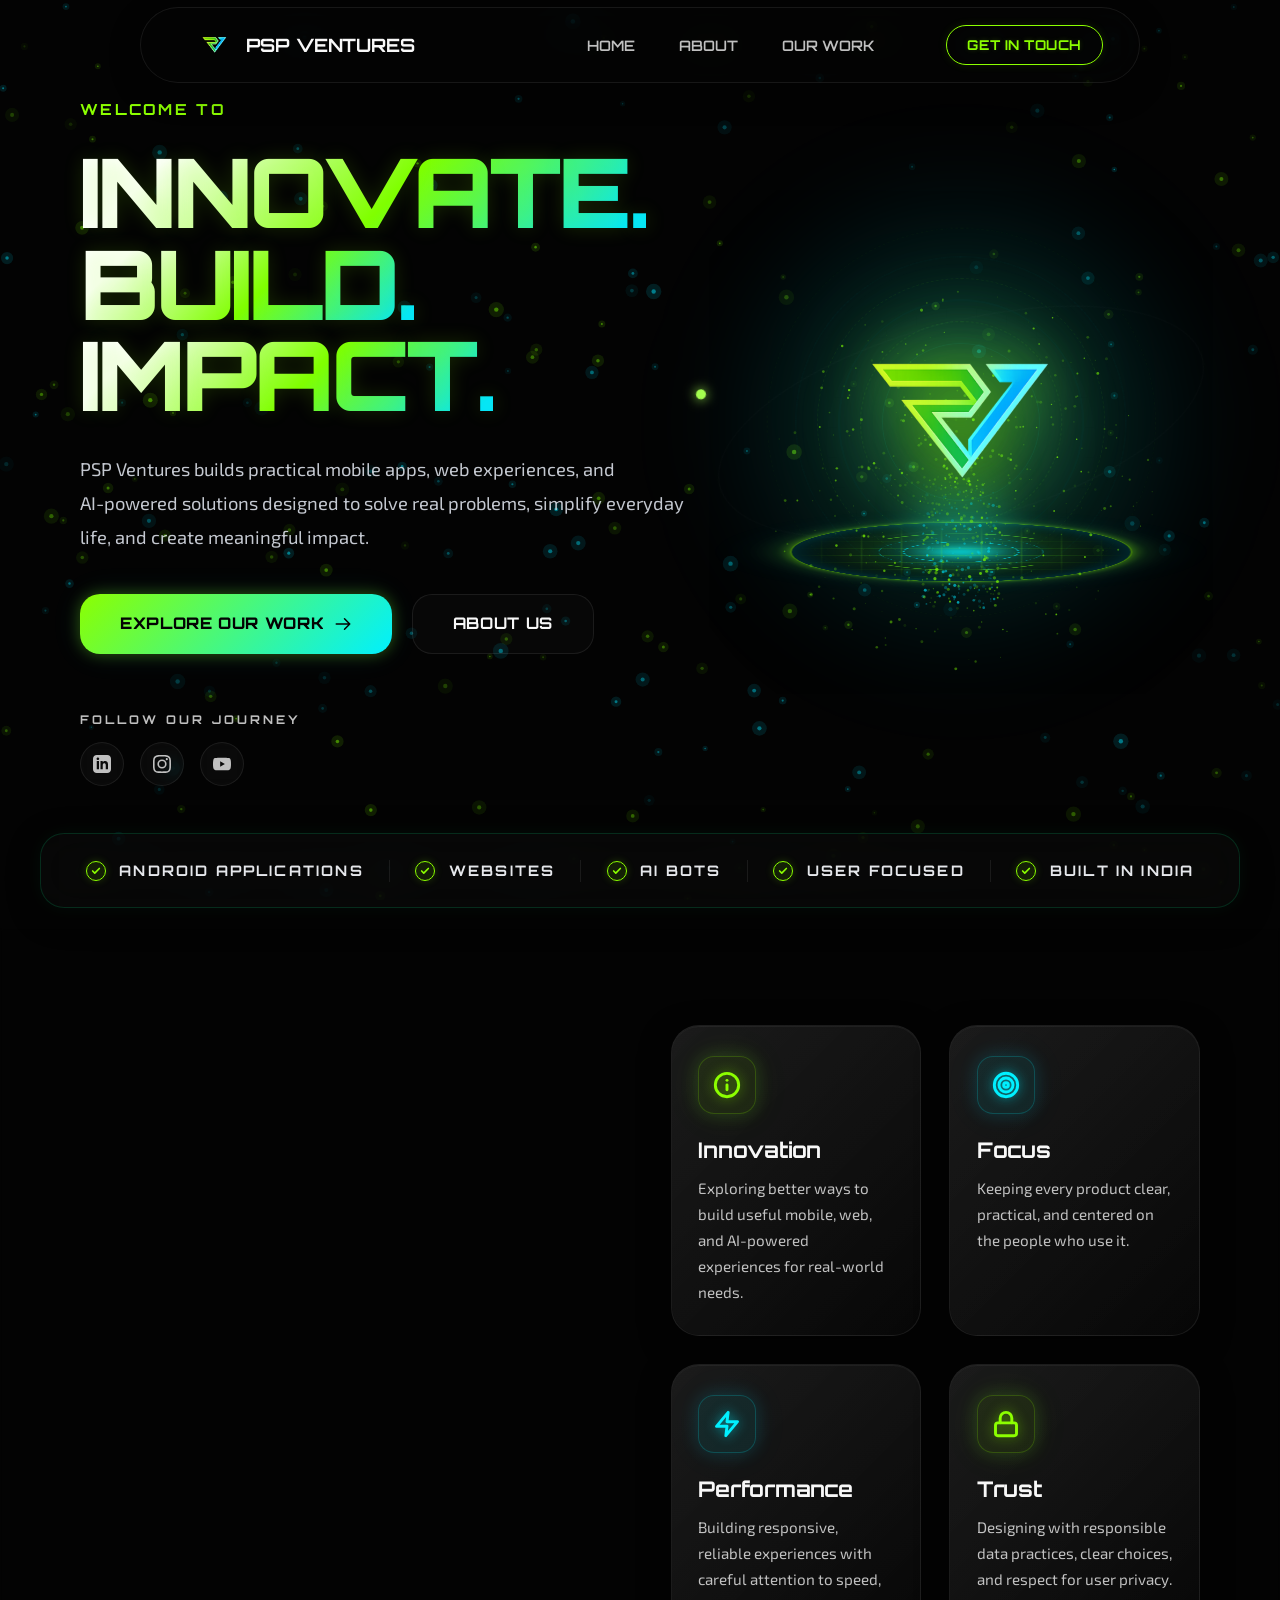
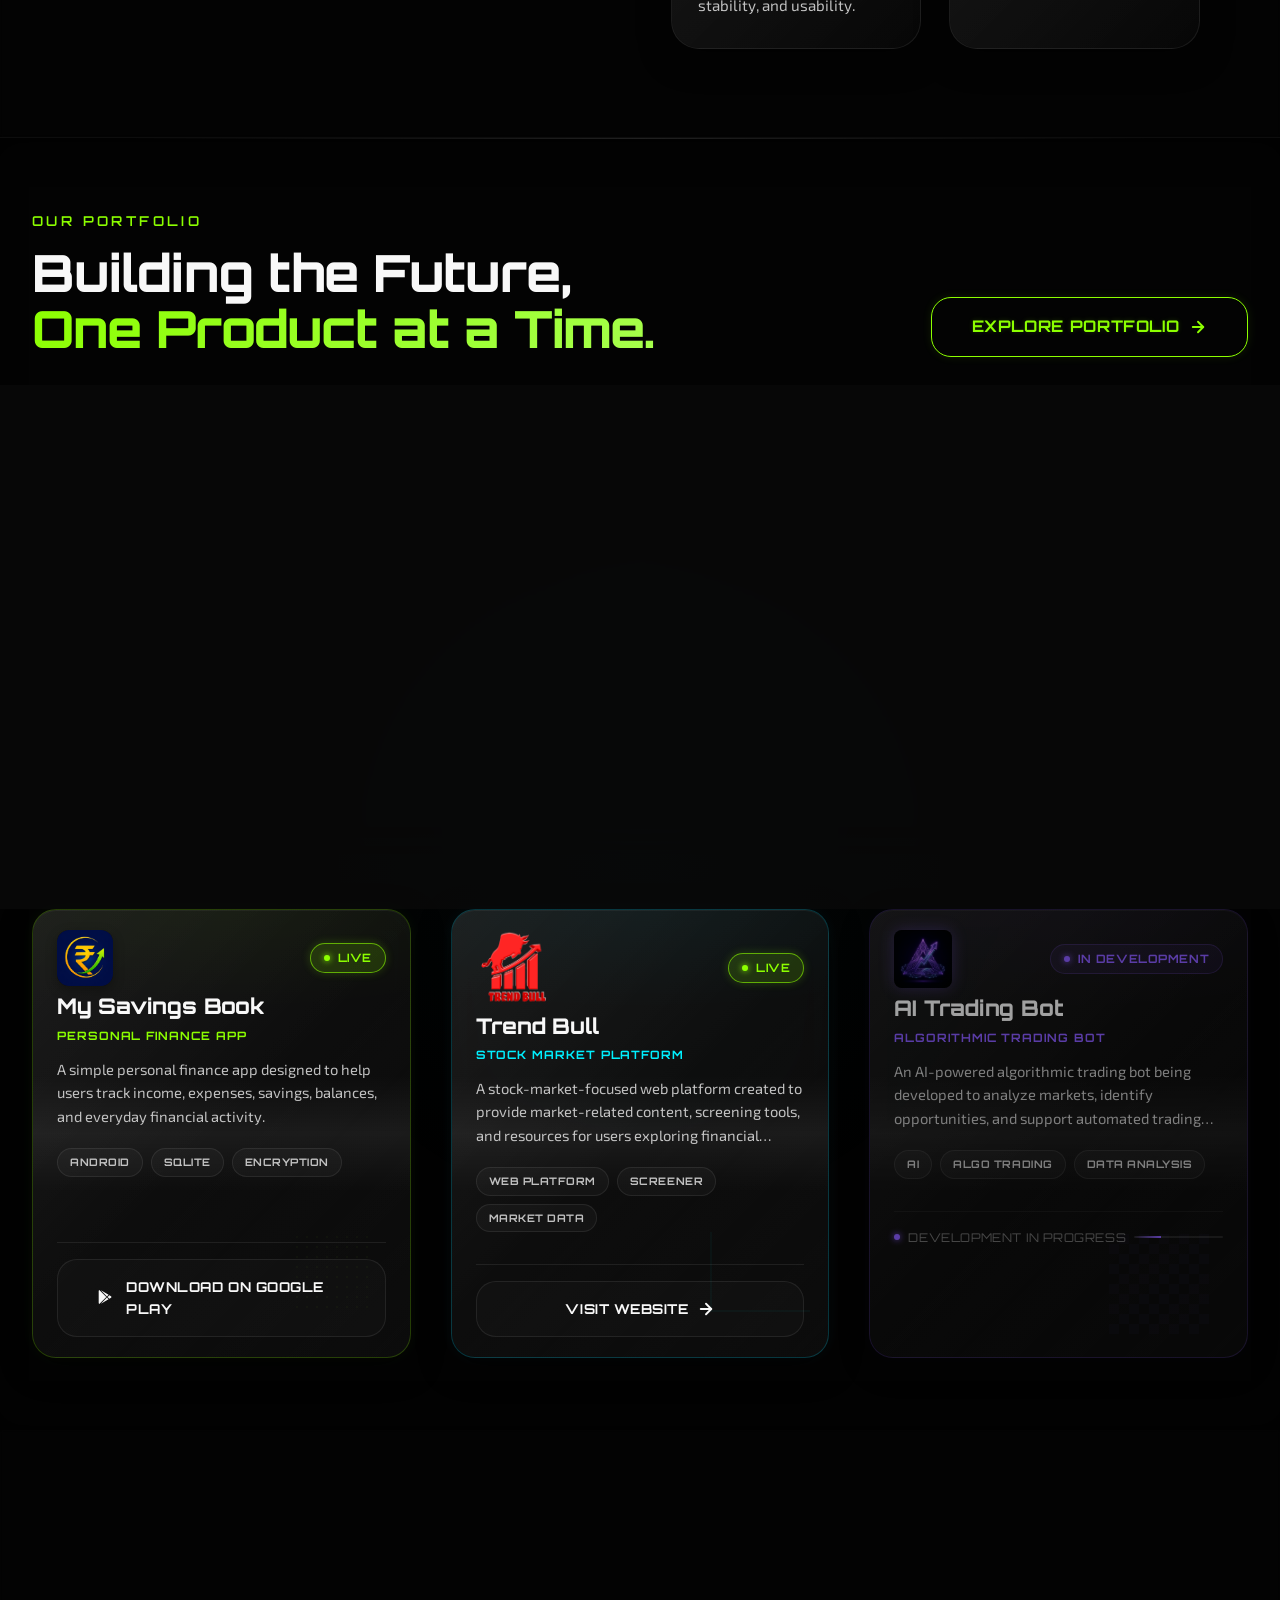
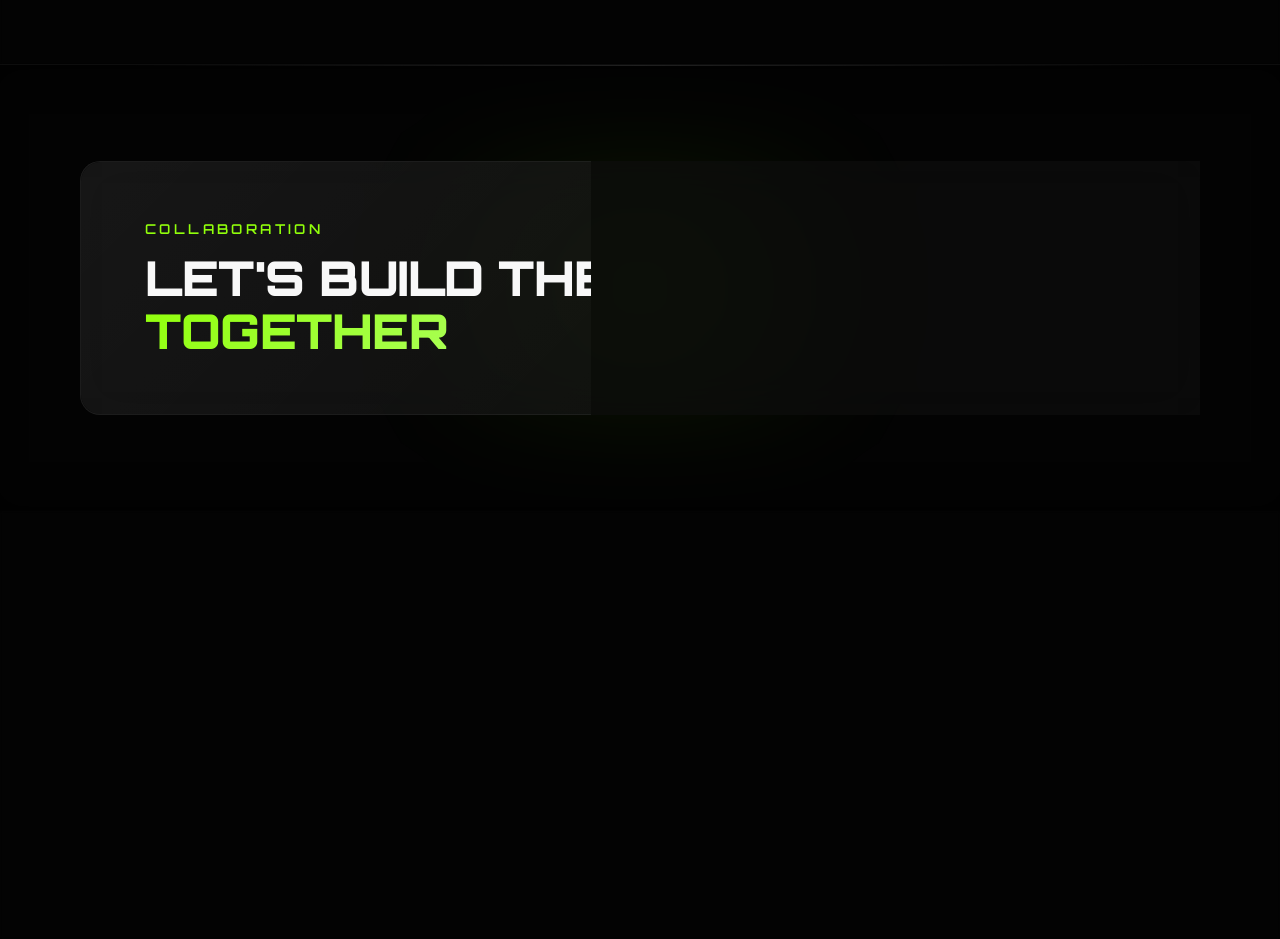
==== commit 73cad8ee: "Add files via upload" ====
--- a/index.html
+++ b/index.html
@@ -60,19 +60,10 @@
 
       <!-- Navigation Links -->
       <nav>
-        <!-- Desktop Nav -->
-        <ul class="nav-links desktop-nav">
+        <ul class="nav-links">
           <li><a href="index.html" class="active">HOME</a></li>
           <li><a href="about.html">ABOUT</a></li>
           <li><a href="products.html">OUR WORK</a></li>
-        </ul>
-        
-        <!-- Mobile Nav (Title Case, includes Get In Touch) -->
-        <ul class="nav-links mobile-nav" style="display: none;">
-          <li><a href="index.html" class="active">Home</a></li>
-          <li><a href="about.html">About</a></li>
-          <li><a href="products.html">Our Work</a></li>
-          <li><a href="contact.html">Get In Touch</a></li>
         </ul>
       </nav>
 
@@ -140,28 +131,6 @@
               <a href="https://youtube.com/@pspventures" target="_blank" class="social-glass-btn youtube" aria-label="YouTube">
                 <svg viewBox="0 0 24 24"><path d="M23.498 6.186a3.016 3.016 0 0 0-2.122-2.136C19.505 3.545 12 3.545 12 3.545s-7.505 0-9.377.505A3.017 3.017 0 0 0 .502 6.186C0 8.07 0 12 0 12s0 3.93.502 5.814a3.016 3.016 0 0 0 2.122 2.136c1.871.505 9.376.505 9.376.505s7.505 0 9.377-.505a3.015 3.015 0 0 0 2.122-2.136C24 15.93 24 12 24 12s0-3.93-.502-5.814zM9.545 15.568V8.432L15.818 12l-6.273 3.568z"/></svg>
               </a>
-            </div>
-          </div>
-
-          <!-- MOBILE ONLY HERO REDESIGN -->
-          <div class="mobile-hero-content">
-            <span class="mobile-subtitle">CONNECT</span>
-            <h1 class="mobile-title">
-              <span class="line-1">Partner with</span><br>
-              <span class="neon-text">PSP</span><br>
-              <span class="neon-text">Ventures</span>
-            </h1>
-            <p class="mobile-desc">
-              PSP Ventures builds practical mobile apps, web experiences, and AI-powered solutions designed to solve real problems, simplify everyday life, and create meaningful impact.
-            </p>
-            <div class="mobile-cta-group">
-              <a href="products.html" class="btn btn-primary">
-                EXPLORE OUR WORK
-                <svg xmlns="http://www.w3.org/2000/svg" fill="none" viewBox="0 0 24 24" stroke="currentColor">
-                  <path stroke-linecap="round" stroke-linejoin="round" stroke-width="2" d="M14 5l7 7m0 0l-7 7m7-7H3"/>
-                </svg>
-              </a>
-              <a href="about.html" class="btn btn-secondary">ABOUT US</a>
             </div>
           </div>
         </div>
@@ -313,7 +282,7 @@
             
             <!-- Card 1: Innovation -->
             <div class="card-float-wrapper float-1">
-              <div class="glass-card about-card glow-green reveal reveal-scale m-animate-fade-up" style="transition-delay: 0.05s;">
+              <div class="glass-card about-card glow-green reveal reveal-scale" style="transition-delay: 0.05s;">
                 <div class="about-card-icon-wrapper icon-green">
                   <svg viewBox="0 0 24 24" fill="none" stroke="currentColor" stroke-width="2.5" stroke-linecap="round" stroke-linejoin="round"><path d="M12 22C17.5228 22 22 17.5228 22 12C22 6.47715 17.5228 2 12 2C6.47715 2 2 6.47715 2 12C2 17.5228 6.47715 22 12 22Z"></path><path d="M12 16V12"></path><path d="M12 8H12.01"></path></svg>
                 </div>
@@ -326,7 +295,7 @@
 
             <!-- Card 2: Focus -->
             <div class="card-float-wrapper float-2">
-              <div class="glass-card about-card glow-cyan reveal reveal-scale m-animate-fade-up" style="transition-delay: 0.15s;">
+              <div class="glass-card about-card glow-cyan reveal reveal-scale" style="transition-delay: 0.15s;">
                 <div class="about-card-icon-wrapper icon-cyan">
                   <svg viewBox="0 0 24 24" fill="none" stroke="currentColor" stroke-width="2.5" stroke-linecap="round" stroke-linejoin="round"><circle cx="12" cy="12" r="10"/><circle cx="12" cy="12" r="6"/><circle cx="12" cy="12" r="2"/></svg>
                 </div>
@@ -339,7 +308,7 @@
 
             <!-- Card 3: Performance -->
             <div class="card-float-wrapper float-2">
-              <div class="glass-card about-card glow-cyan reveal reveal-scale m-animate-fade-up" style="transition-delay: 0.25s;">
+              <div class="glass-card about-card glow-cyan reveal reveal-scale" style="transition-delay: 0.25s;">
                 <div class="about-card-icon-wrapper icon-cyan">
                   <svg viewBox="0 0 24 24" fill="none" stroke="currentColor" stroke-width="2.5" stroke-linecap="round" stroke-linejoin="round"><polygon points="13 2 3 14 12 14 11 22 21 10 12 10 13 2"/></svg>
                 </div>
@@ -352,7 +321,7 @@
 
             <!-- Card 4: Trust -->
             <div class="card-float-wrapper float-1">
-              <div class="glass-card about-card glow-green reveal reveal-scale m-animate-fade-up" style="transition-delay: 0.35s;">
+              <div class="glass-card about-card glow-green reveal reveal-scale" style="transition-delay: 0.35s;">
                 <div class="about-card-icon-wrapper icon-green">
                   <svg viewBox="0 0 24 24" fill="none" stroke="currentColor" stroke-width="2.5" stroke-linecap="round" stroke-linejoin="round"><rect x="3" y="11" width="18" height="11" rx="2" ry="2"/><path d="M7 11V7a5 5 0 0 1 10 0v4"/></svg>
                 </div>
@@ -391,14 +360,14 @@
       </div>
 
       <!-- Featured Card: PSP Portfolio -->
-      <div class="featured-product-card product-card glow-green-cyan reveal delay-1 m-animate-fade-up">
+      <div class="featured-product-card product-card glow-green-cyan reveal delay-1">
         <div class="featured-bg-layer"></div>
         <div class="featured-product-details" style="display: flex; flex-direction: column; justify-content: space-between; gap: 1.5rem;">
           <div>
             <div class="product-card-top" style="align-items: flex-start;">
               <div style="width: 165px; height: 48px; display: flex; align-items: center; margin-bottom: 0.5rem; position: relative;">
                 <div style="position: absolute; width: 80px; height: 80px; background: rgba(140, 255, 0, 0.15); filter: blur(20px); border-radius: 50%; left: -20px;"></div>
-                <img src="assets/product-logos/psp-ventures-logo.png" alt="PSP Ventures Logo" loading="lazy" onerror="this.style.display='none'" style="width: 48px; height: auto; object-fit: contain; object-position: left center; display: block; margin: 0; position: relative; z-index: 1;">
+                <img src="assets/product-logos/psp-ventures-logo.png" alt="PSP Ventures Logo" onerror="this.style.display='none'" style="width: 48px; height: auto; object-fit: contain; object-position: left center; display: block; margin: 0; position: relative; z-index: 1;">
               </div>
               <span class="product-badge-live">LIVE</span>
             </div>
@@ -490,12 +459,12 @@
       <div class="products-grid-3 reveal delay-2">
         
         <!-- Card 1: My Savings Book -->
-        <div class="product-card glow-green m-animate-fade-up" style="position: relative; overflow: hidden;">
+        <div class="product-card glow-green" style="position: relative; overflow: hidden;">
           <div class="top-glow-savings"></div>
           <div class="motif-savings"></div>
           <div class="product-card-body-wrapper" style="position: relative; z-index: 1;">
             <div class="product-card-top">
-              <img src="assets/product-logos/my-savings-book.png" alt="My Savings Book Logo" loading="lazy" onerror="this.style.display='none'" style="width: 56px; height: 56px; object-fit: contain; object-position: center; border-radius: 12px; box-shadow: 0 4px 12px rgba(0,0,0,0.3);">
+              <img src="assets/product-logos/my-savings-book.png" alt="My Savings Book Logo" onerror="this.style.display='none'" style="width: 56px; height: 56px; object-fit: contain; object-position: center; border-radius: 12px; box-shadow: 0 4px 12px rgba(0,0,0,0.3);">
               <span class="product-badge-live">LIVE</span>
             </div>
             <div class="product-card-body">
@@ -522,12 +491,12 @@
         </div>
 
         <!-- Card 2: Trend Bull -->
-        <div class="product-card glow-cyan m-animate-fade-up" style="position: relative; overflow: hidden;">
+        <div class="product-card glow-cyan" style="position: relative; overflow: hidden;">
           <div class="top-glow-trendbull"></div>
           <div class="motif-trendbull"></div>
           <div class="product-card-body-wrapper" style="position: relative; z-index: 1;">
             <div class="product-card-top">
-              <img src="assets/product-logos/trend-bull-logo.png" alt="Trend Bull Logo" loading="lazy" onerror="this.style.display='none'" style="width: 135px; height: auto; max-width: 135px; max-height: 80px; object-fit: contain; object-position: left center; flex-shrink: 0; margin-left: -30px; margin-right: -30px;">
+              <img src="assets/product-logos/trend-bull-logo.png" alt="Trend Bull Logo" onerror="this.style.display='none'" style="width: 135px; height: auto; max-width: 135px; max-height: 80px; object-fit: contain; object-position: left center; flex-shrink: 0; margin-left: -30px; margin-right: -30px;">
               <span class="product-badge-live">LIVE</span>
             </div>
             <div class="product-card-body">
@@ -554,12 +523,12 @@
         </div>
 
         <!-- Card 3: AI Trading Bot -->
-        <div class="product-card glow-purple card-muted m-animate-fade-up" style="position: relative; overflow: hidden;">
+        <div class="product-card glow-purple card-muted" style="position: relative; overflow: hidden;">
           <div class="top-glow-aitrading"></div>
           <div class="motif-aitrading"></div>
           <div class="product-card-body-wrapper" style="position: relative; z-index: 1; display: flex; flex-direction: column; flex: 1;">
             <div class="product-card-top">
-              <img src="assets/product-logos/ai-trading-bot.png" alt="AI Trading Bot Logo" loading="lazy" onerror="this.style.display='none'" style="width: 58px; height: 58px; object-fit: contain; object-position: center; border-radius: 8px; box-shadow: 0 0 15px rgba(138, 92, 255, 0.3);">
+              <img src="assets/product-logos/ai-trading-bot.png" alt="AI Trading Bot Logo" onerror="this.style.display='none'" style="width: 58px; height: 58px; object-fit: contain; object-position: center; border-radius: 8px; box-shadow: 0 0 15px rgba(138, 92, 255, 0.3);">
               <span class="product-badge-future">IN DEVELOPMENT</span>
             </div>
             <div class="product-card-body" style="flex: 1; display: flex; flex-direction: column;">
@@ -649,7 +618,7 @@
     <div style="position: absolute; top: 50%; left: 50%; transform: translate(-50%, -50%); width: 600px; height: 300px; background: radial-gradient(circle, rgba(127, 255, 0, 0.08) 0%, rgba(0,0,0,0) 80%); filter: blur(40px); pointer-events: none; z-index: 1;"></div>
     
     <div class="container" style="position: relative; z-index: 2;">
-      <div class="glass-card glow-green reveal m-animate-fade-up" style="display: flex; justify-content: space-between; align-items: center; gap: 2.5rem; flex-wrap: wrap; padding: 3.5rem 4rem; background: rgba(14, 14, 14, 0.65);">
+      <div class="glass-card glow-green reveal" style="display: flex; justify-content: space-between; align-items: center; gap: 2.5rem; flex-wrap: wrap; padding: 3.5rem 4rem; background: rgba(14, 14, 14, 0.65);">
         <div style="text-align: left;">
           <span class="section-subtitle" style="margin-bottom: 0.75rem;">COLLABORATION</span>
           <h2 style="font-size: clamp(1.8rem, 4vw, 3rem); font-weight: 900; line-height: 1.1; margin-bottom: 0; letter-spacing: -0.01em;">
--- a/css/style.css
+++ b/css/style.css
@@ -2513,11 +2513,6 @@
   50% { opacity: 1; transform: translate(-50%, -50%) scale(1.05); }
 }
 
-#ceo-section {
-  margin-top: 60px;
-  margin-bottom: 2rem;
-}
-
 .founder-img-wrapper {
   position: relative;
   width: 100%;
@@ -2528,10 +2523,6 @@
   overflow: hidden;
   mask-image: linear-gradient(to top, transparent 0%, black 15%, black 100%);
   -webkit-mask-image: linear-gradient(to top, transparent 0%, black 15%, black 100%);
-}
-
-.footer-chevron {
-  display: none;
 }
 
 @keyframes portrait-breathe {
--- a/css/responsive.css
+++ b/css/responsive.css
@@ -249,37 +249,6 @@
 /* 2. Tablet & Mobile Navigation Breakpoint (max-width: 991px) */
 @media screen and (max-width: 991px) {
   
-  /* Navbar height: 72px & Premium Header Layout */
-  header {
-    height: 72px !important;
-    padding: 0 !important;
-  }
-  
-  header.scrolled {
-    height: 72px !important;
-    padding: 0 !important;
-  }
-
-  .nav-container {
-    height: 72px !important;
-    padding: 0 1.5rem !important;
-    border-radius: 0 !important;
-    max-width: 100% !important;
-    width: 100% !important;
-    border: none !important;
-    background: rgba(10, 10, 10, 0.92) !important;
-    backdrop-filter: blur(20px) !important;
-    -webkit-backdrop-filter: blur(20px) !important;
-    box-shadow: none !important;
-    border-bottom: 1px solid rgba(255,255,255,0.05) !important;
-  }
-  
-  header.scrolled .nav-container {
-    background: rgba(10, 10, 10, 0.95) !important; /* Slightly more opaque when scrolled */
-    backdrop-filter: blur(20px) !important;
-    -webkit-backdrop-filter: blur(20px) !important;
-    border-bottom: 1px solid rgba(255,255,255,0.08) !important;
-  }
   /* Navigation Slide-in Drawer */
   .hamburger {
     display: flex;
@@ -296,49 +265,33 @@
     right: -100%;
     width: 100%;
     height: 100vh;
-    background: rgba(10, 10, 10, 0.92);
-    backdrop-filter: blur(20px);
-    -webkit-backdrop-filter: blur(20px);
+    background: rgba(8, 10, 15, 0.95);
+    backdrop-filter: blur(25px);
+    -webkit-backdrop-filter: blur(25px);
     z-index: 1000;
-    transition: right 0.4s ease; /* Smooth 0.4s animation */
+    transition: right 0.4s cubic-bezier(0.16, 1, 0.3, 1);
     display: flex;
     justify-content: center;
     align-items: center;
-    border-left: none;
+    border-left: 1px solid rgba(255, 255, 255, 0.05);
   }
 
   nav.nav-active {
     right: 0;
   }
 
-  .desktop-nav {
-    display: none !important;
-  }
-
-  .mobile-nav {
-    display: flex !important;
+  .nav-links {
     flex-direction: column;
     align-items: center;
-    justify-content: center;
-    gap: 32px; /* Spacing: 32px */
-  }
-
-  .mobile-nav a {
-    font-size: 28px; /* Font size: 28px */
-    font-family: var(--font-display);
-    font-weight: 600;
-    color: var(--text-primary);
+    gap: 2.5rem;
+  }
+
+  .nav-links a {
+    font-size: 1.5rem;
+    font-weight: 500;
     padding: 0.5rem 1rem;
-    transition: all 0.3s ease;
-  }
-  
-  .mobile-nav a::after {
-    display: none !important; /* Hide desktop underline */
-  }
-
-  .mobile-nav a:hover, .mobile-nav a.active {
-    color: #8CFF00; /* Green hover animation */
-    transform: scale(1.05);
+    width: 100%;
+    text-align: center;
   }
 
   /* Grid Layout Restructuring (Stacking) */
@@ -368,7 +321,7 @@
   /* Stacking all grids */
   .grid-4, .grid-3, .grid-2, .feature-grid-2x2 {
     grid-template-columns: 1fr;
-    gap: 20px !important;
+    gap: 1.5rem;
   }
 
   /* About / Split Layouts */
@@ -380,87 +333,22 @@
     width: 100%;
   }
 
-  /* Mobile Footer Accordion Layout */
-  .site-footer-wrapper {
-    padding-top: 60px !important;
-    padding-bottom: 40px !important;
-  }
-  
+  /* Footer Layout Stacking */
   .footer-grid {
-    grid-template-columns: 1fr !important;
-    display: flex !important;
-    flex-direction: column !important;
-    gap: 0 !important;
-  }
-  
-  .footer-info {
-    text-align: center !important;
-    margin-bottom: 30px !important;
-    display: flex !important;
-    flex-direction: column !important;
-    align-items: center !important;
-  }
-  
-  .footer-description {
-    text-align: center !important;
-  }
-  
-  .footer-socials {
-    justify-content: center !important;
-  }
-  
-  .footer-column {
-    border-bottom: 1px solid rgba(255,255,255,0.05);
-    padding: 18px 0 !important;
-    margin-top: 0 !important;
-  }
-  
-  .footer-column:last-child {
-    border-bottom: none;
-  }
-  
-  .footer-column h4 {
-    display: flex !important;
-    justify-content: space-between !important;
-    align-items: center !important;
-    margin: 0 !important;
-    cursor: pointer !important;
-    user-select: none;
-  }
-  
-  .footer-chevron {
-    display: block !important;
-    width: 20px;
-    height: 20px;
-    transition: transform 0.3s ease;
-  }
-  
-  .footer-column.active .footer-chevron {
-    transform: rotate(180deg);
-  }
-  
-  .footer-links {
-    display: none !important;
-    padding-top: 15px !important;
-    margin-bottom: 0 !important;
-  }
-  
-  .footer-column.active .footer-links {
-    display: block !important;
+    grid-template-columns: 1fr;
+    gap: 2.5rem;
   }
   
   .footer-bottom {
-    flex-direction: column !important;
-    justify-content: center !important;
-    align-items: center !important;
-    text-align: center !important;
-    gap: 1.5rem !important;
-    margin-top: 2rem !important;
-  }
-  
-  .footer-bottom-links {
-    justify-content: center !important;
-    flex-wrap: wrap !important;
+    flex-direction: column;
+    align-items: flex-start;
+    gap: 1.5rem;
+  }
+
+  .footer-legal-links {
+    flex-wrap: wrap;
+    justify-content: flex-start;
+    gap: 1rem;
   }
 
   /* Products Filter Tabs */
@@ -542,449 +430,3 @@
     padding: 1.25rem !important; 
   }
 }
-
-/* ==========================================================================
-   MOBILE HERO REDESIGN (max-width: 768px)
-   ========================================================================== */
-@media screen and (min-width: 769px) {
-  .mobile-hero-content {
-    display: none !important;
-  }
-}
-
-@media screen and (max-width: 768px) {
-  /* Hide all original desktop elements inside .reveal-left */
-  .reveal-left > .section-subtitle,
-  .reveal-left > h1,
-  .reveal-left > p,
-  .reveal-left > .hero-buttons,
-  .reveal-left > .hero-social-section {
-    display: none !important;
-  }
-  
-  #hero {
-    height: auto !important;
-    min-height: auto !important;
-    padding-top: 110px !important;
-    padding-bottom: 70px !important;
-    overflow: hidden; 
-    position: relative !important;
-  }
-
-  /* Make hologram a glowing background element to fit naturally on phone */
-  .hero-hologram-col {
-    position: absolute !important;
-    top: 50% !important;
-    left: 50% !important;
-    transform: translate(-50%, -50%) scale(0.65) !important;
-    width: 100vw !important;
-    min-height: unset !important;
-    z-index: -1 !important;
-    opacity: 0.6;
-    pointer-events: none;
-  }
-
-  /* Center everything */
-  .mobile-hero-content {
-    display: flex;
-    flex-direction: column;
-    align-items: center;
-    text-align: center;
-    width: 100%;
-  }
-
-  /* Typography & Spacing */
-  .mobile-subtitle {
-    font-family: var(--font-display);
-    text-transform: uppercase;
-    letter-spacing: 5px;
-    font-size: 12px;
-    color: var(--primary-accent);
-    font-weight: 700;
-    margin-bottom: 24px;
-  }
-
-  .mobile-title {
-    font-family: var(--font-display);
-    font-weight: 900;
-    line-height: 1.0;
-    color: var(--text-primary);
-    margin-bottom: 32px;
-  }
-  
-  .mobile-title .line-1 {
-    display: block;
-    font-size: 34px;
-    margin-bottom: 8px;
-  }
-  
-  .mobile-title .neon-text {
-    display: block;
-    font-size: 48px;
-    color: #8CFF00; /* Neon green */
-    text-shadow: 0 0 20px rgba(140, 255, 0, 0.4);
-  }
-
-  .mobile-desc {
-    max-width: 340px;
-    font-size: 16px;
-    line-height: 1.8;
-    color: rgba(230, 235, 245, 0.85);
-    margin-left: auto;
-    margin-right: auto;
-    margin-bottom: 40px;
-  }
-
-  /* Buttons */
-  .mobile-cta-group {
-    display: flex;
-    flex-direction: column;
-    align-items: center;
-    width: 100%;
-    gap: 16px;
-  }
-  
-  .mobile-cta-group .btn {
-    width: 90%;
-    height: 56px;
-    min-height: 56px;
-    border-radius: 16px;
-    display: flex;
-    justify-content: center;
-    align-items: center;
-    padding: 0;
-    font-size: 16px;
-  }
-
-  .mobile-cta-group .btn svg {
-    margin-left: 8px;
-    width: 18px;
-    height: 18px;
-  }
-}
-
-/* ==========================================================================
-   GLOBAL MOBILE DESIGN SYSTEM
-   ========================================================================== */
-@media screen and (max-width: 768px) {
-  :root {
-    /* Global Spacing */
-    --m-padding-section-y: 80px;
-    --m-container-width: 92%;
-    --m-max-content-width: 420px;
-    
-    --m-space-component: 24px;
-    --m-space-lg: 48px;
-    --m-space-xl: 72px;
-
-    /* Typography */
-    --m-text-display: 40px;
-    --m-text-section: 30px;
-    --m-text-card: 22px;
-    --m-text-body: 16px;
-    --m-text-small: 14px;
-  }
-
-  /* Utility Classes - Spacing */
-  .m-section-padding {
-    padding-top: var(--m-padding-section-y) !important;
-    padding-bottom: var(--m-padding-section-y) !important;
-  }
-  .m-container {
-    width: var(--m-container-width) !important;
-    max-width: var(--m-max-content-width) !important;
-    margin-left: auto !important;
-    margin-right: auto !important;
-  }
-  .m-gap-component {
-    gap: var(--m-space-component) !important;
-  }
-  .m-gap-lg {
-    gap: var(--m-space-lg) !important;
-  }
-  .m-gap-xl {
-    gap: var(--m-space-xl) !important;
-  }
-
-  /* Utility Classes - Typography */
-  .m-heading-display {
-    font-size: var(--m-text-display) !important;
-    font-weight: 700 !important; /* Bold */
-    line-height: 1.05 !important;
-  }
-  .m-heading-section {
-    font-size: var(--m-text-section) !important;
-  }
-  .m-heading-card {
-    font-size: var(--m-text-card) !important;
-  }
-  .m-body-text {
-    font-size: var(--m-text-body) !important;
-  }
-  .m-small-text {
-    font-size: var(--m-text-small) !important;
-  }
-
-  /* Button System */
-  .m-btn-primary, .m-btn-secondary {
-    width: 100% !important;
-    height: 56px !important;
-    min-height: 56px !important;
-    border-radius: 16px !important;
-    display: flex !important;
-    justify-content: center !important;
-    align-items: center !important;
-    padding: 0 !important;
-  }
-
-  /* Card System */
-  .m-card {
-    width: 100% !important;
-    border-radius: 18px !important;
-    padding: 24px !important;
-    /* Soft shadow instead of expensive ones */
-    box-shadow: 0 4px 20px rgba(0, 0, 0, 0.4) !important;
-  }
-
-  /* Form System */
-  .m-input {
-    width: 100% !important;
-    height: 54px !important;
-    border-radius: 16px !important;
-    padding: 16px !important; /* Better touch spacing */
-  }
-  .m-textarea {
-    width: 100% !important;
-    min-height: 120px !important;
-    border-radius: 16px !important;
-    padding: 16px !important;
-  }
-
-  /* Icon System */
-  .m-icon {
-    width: 56px !important;
-    height: 56px !important;
-    display: flex !important;
-    justify-content: center !important;
-    align-items: center !important;
-  }
-
-  /* Performance overrides & Vertical Card Layout */
-  .glass-card, .product-card, .about-card, .featured-product-card {
-    width: 100% !important;
-    max-width: 380px !important;
-    margin-left: auto !important;
-    margin-right: auto !important;
-    border-radius: 18px !important;
-    padding: 24px !important;
-    display: flex !important;
-    flex-direction: column !important;
-    align-items: center !important;
-    text-align: center !important;
-    box-shadow: 0 4px 15px rgba(0,0,0,0.3) !important; /* Reduce expensive shadows */
-  }
-
-  /* Icons: 64px, center aligned */
-  .about-card-icon-wrapper, .product-card-top img, .featured-product-card .product-card-top img {
-    width: 64px !important;
-    height: 64px !important;
-    min-width: 64px !important;
-    max-width: 64px !important;
-    margin: 0 auto 16px auto !important;
-    display: flex !important;
-    justify-content: center !important;
-    align-items: center !important;
-  }
-  
-  .about-card-icon-wrapper svg {
-    width: 32px !important;
-    height: 32px !important;
-  }
-  
-  /* Reset internal elements for perfect vertical centering */
-  .product-card-top, .product-card-body-wrapper {
-    display: flex !important;
-    flex-direction: column !important;
-    align-items: center !important;
-    width: 100% !important;
-  }
-  
-  .product-card-body, .product-card-footer {
-    text-align: center !important;
-    align-items: center !important;
-    justify-content: center !important;
-  }
-  
-  /* Remove negative margins or weird desktop flex alignments */
-  .product-card-top img {
-    object-position: center !important;
-  }
-
-  /* Mobile Featured Products specific overrides */
-  #featured-products .product-card, #featured-products .featured-product-card {
-    width: 92% !important;
-    max-width: none !important;
-    border-radius: 18px !important;
-  }
-  
-  #featured-products .featured-mockup-preview, 
-  #featured-products .featured-mockup-preview img {
-    width: 100% !important;
-    max-width: 100% !important;
-  }
-  
-  #featured-products .product-title {
-    font-size: 26px !important;
-  }
-  
-  #featured-products .product-description {
-    font-size: 16px !important;
-  }
-  
-  #featured-products .product-card-footer .btn {
-    width: 100% !important;
-    height: 54px !important;
-    min-height: 54px !important;
-  }
-  
-  /* Spacing between cards: 32px */
-  #featured-products .products-grid-3 {
-    gap: 32px !important;
-    margin-top: 32px !important;
-  }
-
-  /* Mobile CEO Section Overrides */
-  #ceo-section {
-    padding-top: 80px !important;
-    padding-bottom: 80px !important;
-    margin-top: 0 !important;
-    margin-bottom: 0 !important;
-  }
-
-  #ceo-section .grid-2 {
-    display: flex !important;
-    flex-direction: column !important;
-  }
-
-  #ceo-section .founder-hologram-container {
-    display: flex !important;
-    justify-content: center !important;
-    margin-bottom: 40px !important;
-  }
-
-  #ceo-section .founder-img-wrapper {
-    width: 260px !important;
-    max-width: 260px !important;
-    margin: 0 auto !important;
-    display: block !important;
-  }
-
-  #ceo-section .founder-img {
-    width: 100% !important;
-    height: auto !important;
-  }
-
-  #ceo-section .founder-content {
-    text-align: center !important;
-    display: flex !important;
-    flex-direction: column !important;
-    align-items: center !important;
-    padding-left: 0 !important;
-  }
-
-  #ceo-section .premium-divider {
-    margin-left: auto !important;
-    margin-right: auto !important;
-  }
-
-  /* Reduce paragraph width */
-  #ceo-section .founder-content > div[style*="max-width"] {
-    max-width: 90% !important;
-    margin-left: auto !important;
-    margin-right: auto !important;
-  }
-  
-  #ceo-section .founder-content p {
-    text-align: center !important;
-  }
-
-  /* Social Icons */
-  #ceo-socials {
-    justify-content: center !important;
-    gap: 20px !important;
-    width: 100% !important;
-  }
-
-  #ceo-socials .founder-social-icon {
-    width: 60px !important;
-    height: 60px !important;
-    border-radius: 50% !important;
-    display: flex !important;
-    justify-content: center !important;
-    align-items: center !important;
-    padding: 0 !important;
-  }
-
-  #ceo-socials .founder-social-icon svg {
-    width: 24px !important;
-    height: 24px !important;
-    margin: 0 !important;
-  }
-
-  /* Buttons full width */
-  #ceo-section .founder-content .btn {
-    width: 100% !important;
-  }
-  
-  /* Padding: 18px on the expertise cards */
-  #ceo-section .founder-expertise-card {
-    padding: 18px !important;
-    width: 100% !important;
-    text-align: center !important;
-    align-items: center !important;
-  }
-  
-  #ceo-section .founder-expertise-icon {
-    margin-left: auto !important;
-    margin-right: auto !important;
-  }
-
-  /* Mobile Contact Section Overrides */
-  #partnership-form {
-    padding: 24px !important;
-  }
-  
-  #partnership-form > div[style*="display: grid"] {
-    gap: 18px !important;
-  }
-  
-  #partnership-form input, 
-  #partnership-form select, 
-  #partnership-form textarea {
-    width: 100% !important;
-    border-radius: 14px !important;
-  }
-  
-  #partnership-form input,
-  #partnership-form select {
-    height: 54px !important;
-  }
-  
-  #partnership-form .btn {
-    width: 100% !important;
-    height: 58px !important;
-    min-height: 58px !important;
-  }
-
-  /* Section Animations Initial State */
-  .m-animate-fade-up {
-    opacity: 0;
-    transform: translateY(30px);
-    transition: opacity 600ms ease, transform 600ms ease;
-    will-change: opacity, transform;
-  }
-  .m-animate-fade-up.is-visible {
-    opacity: 1;
-    transform: translateY(0);
-  }
-}
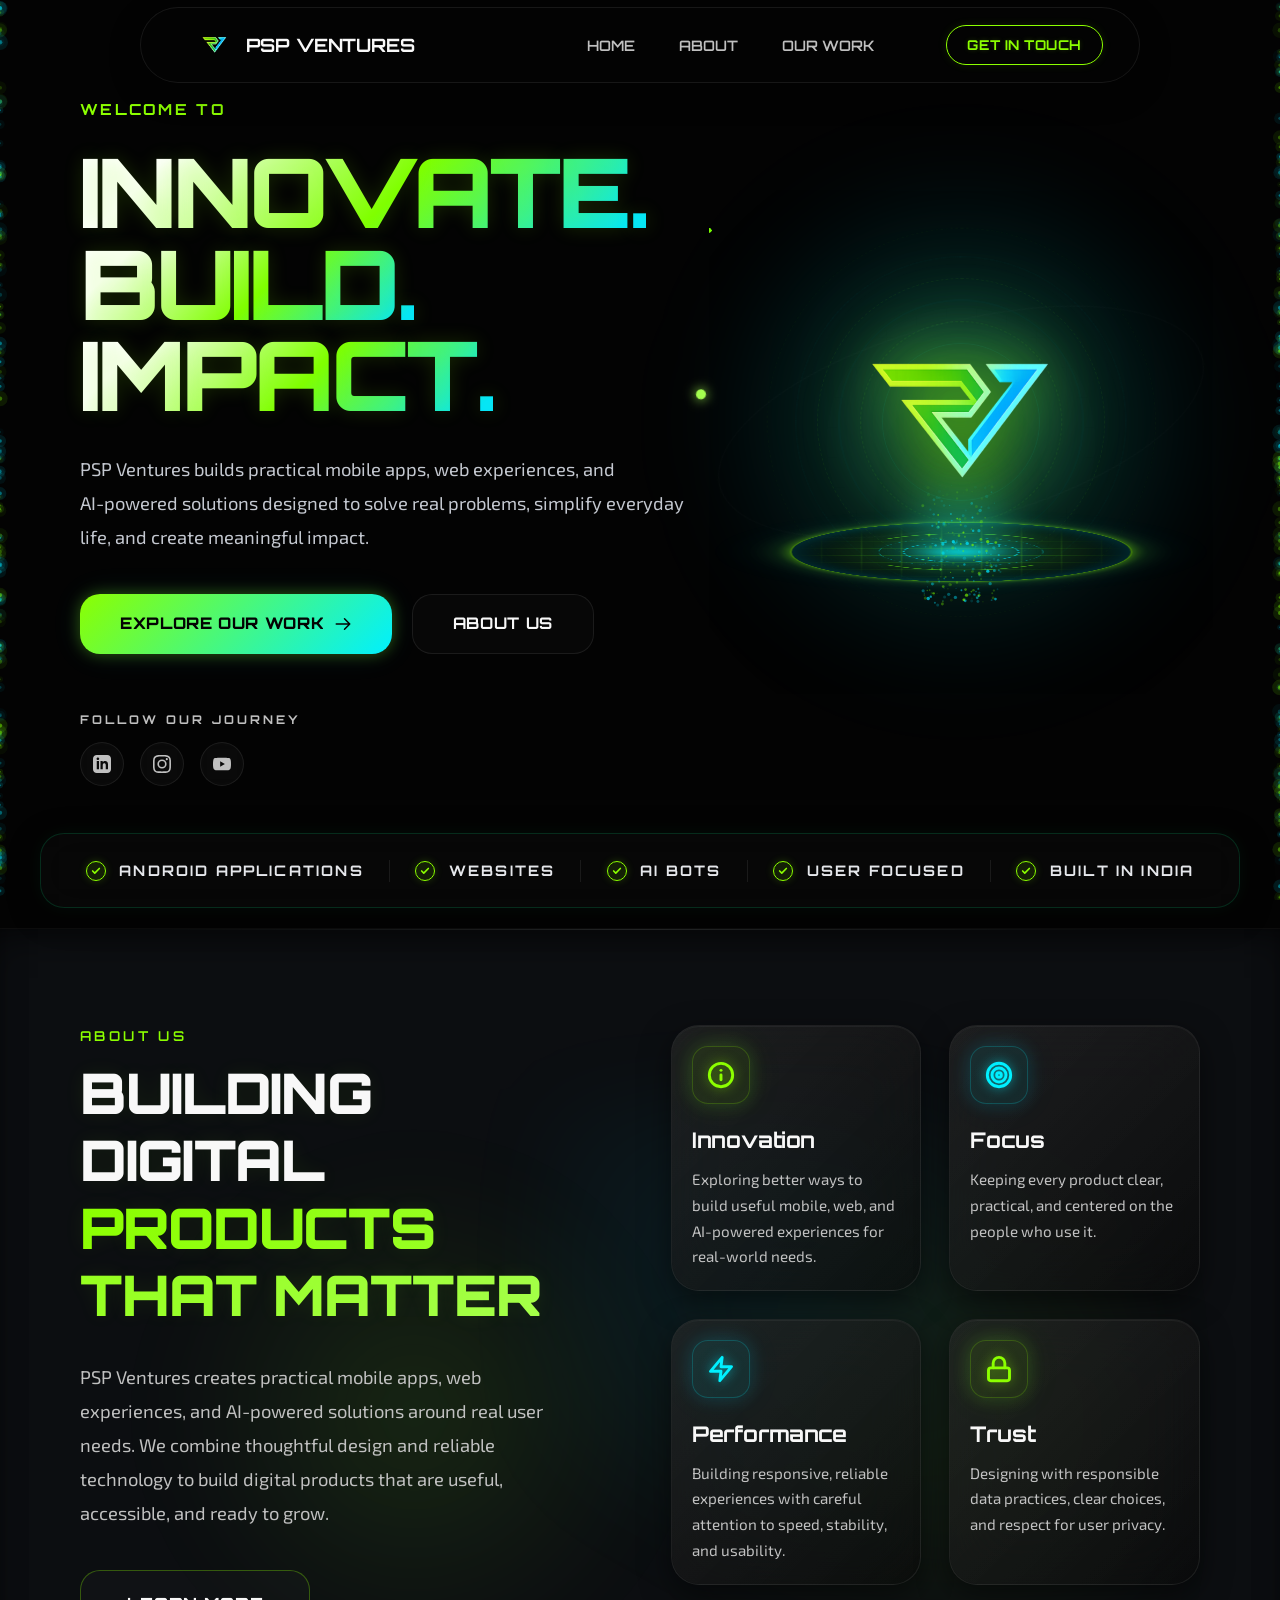
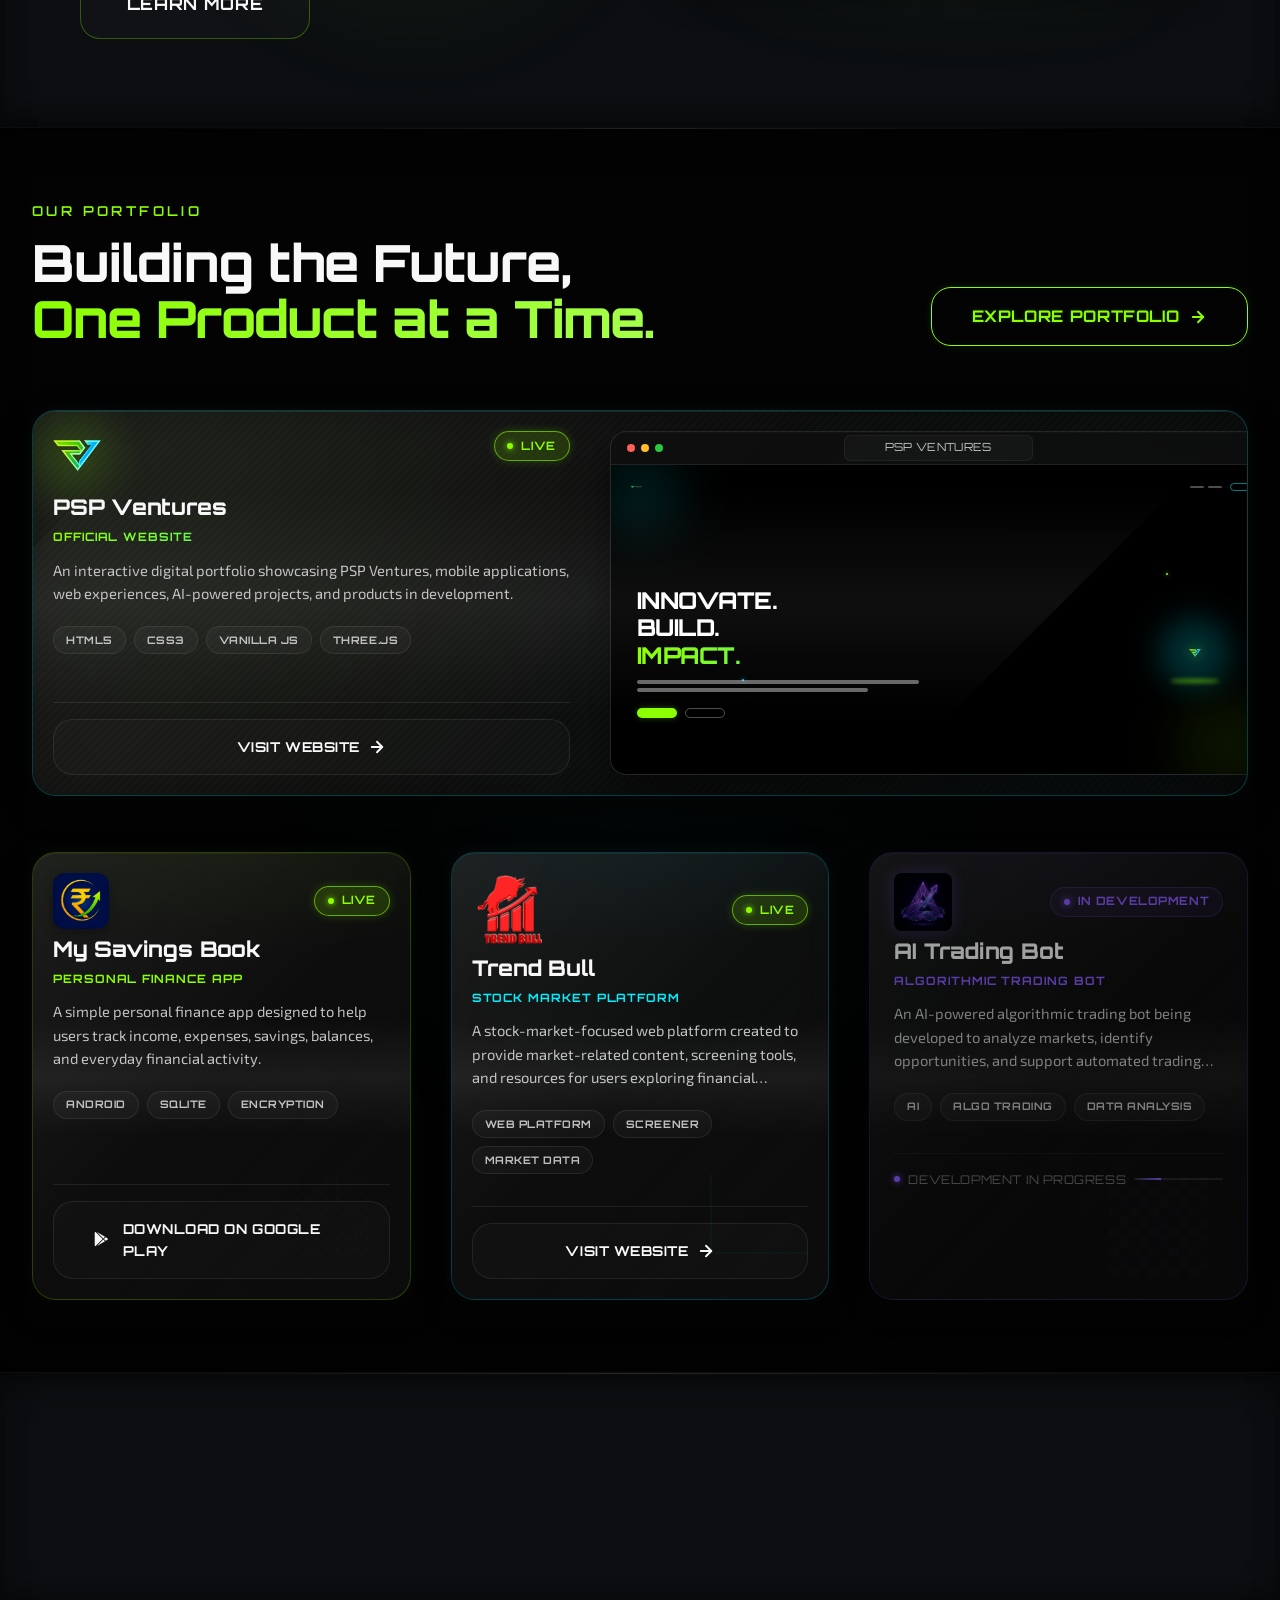
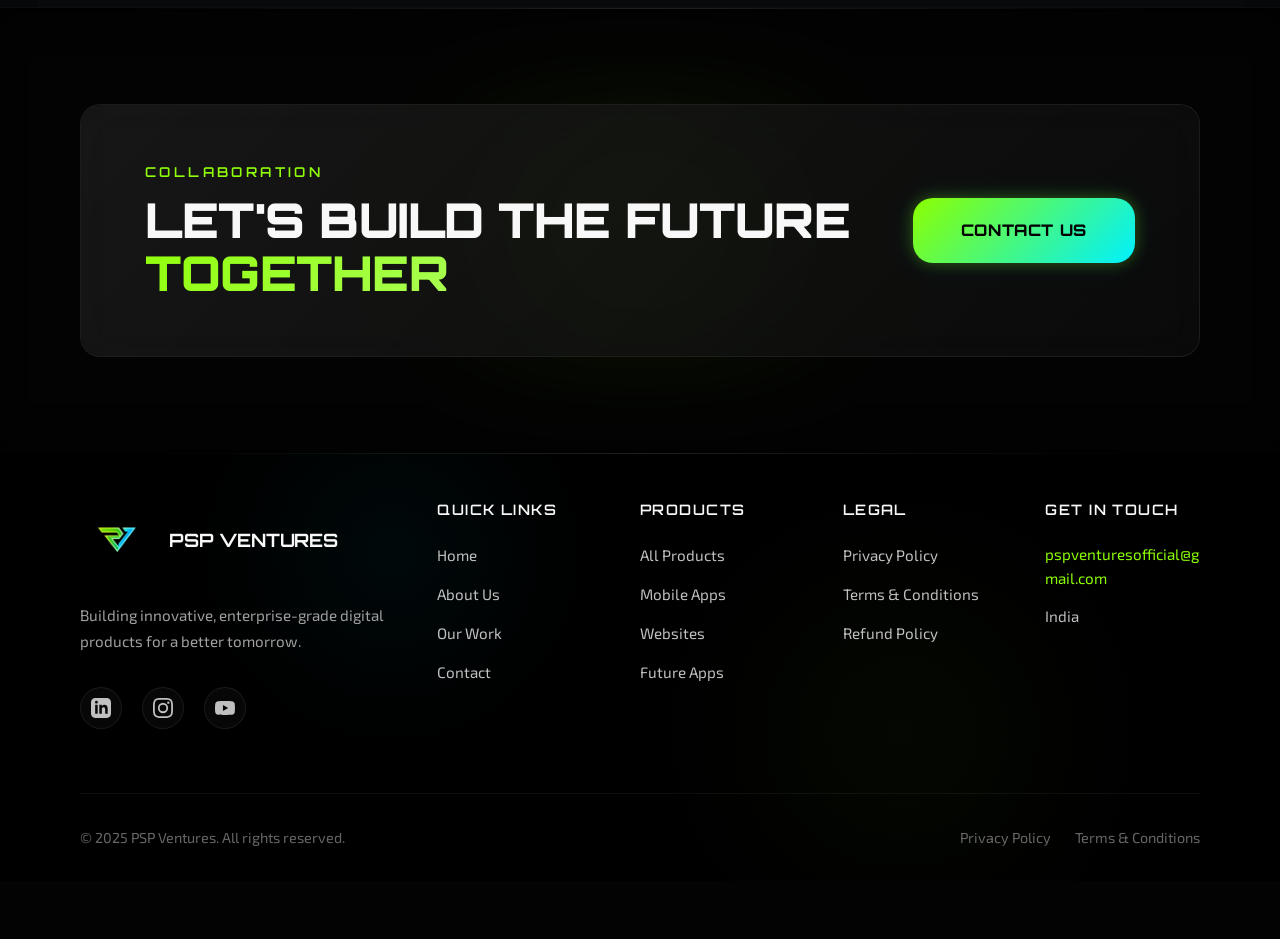
==== commit 6dca1d39: "Add files via upload" ====
--- a/index.html
+++ b/index.html
@@ -62,8 +62,14 @@
       <nav>
         <ul class="nav-links">
           <li><a href="index.html" class="active">HOME</a></li>
-          <li><a href="about.html">ABOUT</a></li>
+          <li>
+            <a href="about.html">
+              <span class="desktop-text">ABOUT</span>
+              <span class="mobile-text">ABOUT US</span>
+            </a>
+          </li>
           <li><a href="products.html">OUR WORK</a></li>
+          <li class="mobile-only-link"><a href="contact.html">GET IN TOUCH</a></li>
         </ul>
       </nav>
 
--- a/css/style.css
+++ b/css/style.css
@@ -3200,3 +3200,8 @@
   color: var(--text-secondary);
   margin: 0;
 }
+
+/* Hide mobile menu specific texts from desktop view */
+.mobile-text { display: none; }
+.desktop-text { display: inline; }
+.mobile-only-link { display: none; }
--- a/css/responsive.css
+++ b/css/responsive.css
@@ -283,16 +283,30 @@
   .nav-links {
     flex-direction: column;
     align-items: center;
-    gap: 2.5rem;
+    gap: 40px !important;
   }
 
   .nav-links a {
-    font-size: 1.5rem;
-    font-weight: 500;
+    font-family: var(--font-display);
+    font-size: 2rem !important;
+    font-weight: 600 !important;
+    color: #ffffff !important;
     padding: 0.5rem 1rem;
     width: 100%;
     text-align: center;
-  }
+    transition: color 250ms ease, text-shadow 250ms ease !important;
+  }
+
+  .nav-links a:hover,
+  .nav-links a:active {
+    color: #8CFF00 !important;
+    text-shadow: 0 0 10px rgba(140, 255, 0, 0.5) !important;
+  }
+
+  /* Handle dynamic text swapping */
+  .mobile-text { display: inline !important; }
+  .desktop-text { display: none !important; }
+  .mobile-only-link { display: list-item !important; }
 
   /* Grid Layout Restructuring (Stacking) */
   .grid-4, .grid-3, .grid-2 {
@@ -430,3 +444,214 @@
     padding: 1.25rem !important; 
   }
 }
+
+/* ==========================================================================
+   MOBILE SECTION REDESIGNS (FEATURES, STATS, FOOTER)
+   ========================================================================== */
+@media screen and (max-width: 768px) {
+  /* --- 1. FEATURES CARD --- */
+  .highlights-section {
+    padding: 40px 0 !important;
+  }
+  .highlights-container {
+    display: flex !important;
+    flex-direction: column !important;
+    background: rgba(15, 15, 15, 0.7) !important;
+    backdrop-filter: blur(25px) !important;
+    -webkit-backdrop-filter: blur(25px) !important;
+    border-radius: 24px !important;
+    border: 1px solid rgba(140, 255, 0, 0.25) !important;
+    padding: 24px !important;
+    width: 90% !important;
+    margin: 0 auto !important;
+    gap: 16px !important;
+  }
+  .highlight-item {
+    display: flex !important;
+    align-items: center !important;
+    justify-content: flex-start !important;
+    width: 100% !important;
+    gap: 16px !important;
+    padding: 0 !important;
+    margin: 0 !important;
+    transform: none !important;
+  }
+  .highlight-icon {
+    width: 28px !important;
+    height: 28px !important;
+    min-width: 28px !important;
+    border-radius: 50% !important;
+    background: rgba(140, 255, 0, 0.1) !important;
+    border: 1px solid rgba(140, 255, 0, 0.4) !important;
+    display: flex !important;
+    align-items: center !important;
+    justify-content: center !important;
+    color: #8CFF00 !important;
+    box-shadow: 0 0 10px rgba(140, 255, 0, 0.3) !important;
+    margin: 0 !important;
+  }
+  .highlight-icon svg {
+    width: 14px !important;
+    height: 14px !important;
+  }
+  .highlight-text {
+    font-size: 16px !important;
+    color: #ffffff !important;
+    font-weight: 600 !important;
+    letter-spacing: 0.02em !important;
+    margin: 0 !important;
+  }
+  .highlight-divider {
+    display: none !important;
+  }
+
+  /* --- 2. STATS SECTION --- */
+  #statistics .grid-4 {
+    display: grid !important;
+    grid-template-columns: repeat(2, 1fr) !important;
+    gap: 16px !important;
+  }
+  /* Each stat wrapper */
+  #statistics .grid-4 > div {
+    display: flex !important;
+    flex-direction: column !important;
+    align-items: center !important;
+    justify-content: center !important;
+    background: rgba(10, 12, 15, 0.8) !important;
+    backdrop-filter: blur(20px) !important;
+    -webkit-backdrop-filter: blur(20px) !important;
+    border: 1px solid rgba(140, 255, 0, 0.15) !important;
+    border-radius: 20px !important;
+    padding: 24px 12px !important;
+    gap: 12px !important;
+    height: 100% !important;
+    transition: transform 0.2s ease !important;
+    box-sizing: border-box !important;
+  }
+  #statistics .grid-4 > div:active {
+    transform: scale(0.96) !important;
+  }
+  /* Center the icon */
+  #statistics .grid-4 > div > div:first-child {
+    margin: 0 auto !important;
+  }
+  /* Center the text block */
+  #statistics .grid-4 > div > div:last-child {
+    display: flex !important;
+    flex-direction: column !important;
+    align-items: center !important;
+    text-align: center !important;
+  }
+  .stat-number {
+    font-size: 2.2rem !important;
+    color: #8CFF00 !important;
+  }
+
+  /* --- 3. FOOTER SECTION --- */
+  .site-footer-wrapper {
+    border-top: 1px solid rgba(140, 255, 0, 0.4) !important;
+  }
+  .footer-grid {
+    display: flex !important;
+    flex-direction: column !important;
+    align-items: stretch !important;
+    gap: 24px !important;
+    text-align: center !important;
+  }
+  /* Top info centering */
+  .footer-info {
+    display: flex !important;
+    flex-direction: column !important;
+    align-items: center !important;
+  }
+  .footer-info .logo-wrapper {
+    justify-content: center !important;
+  }
+  .footer-info .footer-description {
+    text-align: center !important;
+    margin: 0 auto !important;
+  }
+  .footer-info .footer-socials {
+    display: flex !important;
+    justify-content: center !important;
+    gap: 16px !important;
+  }
+  .footer-socials .social-icon {
+    width: 48px !important;
+    height: 48px !important;
+    border-radius: 50% !important;
+    background: rgba(140, 255, 0, 0.05) !important;
+    border: 1px solid rgba(140, 255, 0, 0.2) !important;
+    display: flex !important;
+    align-items: center !important;
+    justify-content: center !important;
+    color: #8CFF00 !important;
+    box-shadow: 0 0 10px rgba(140, 255, 0, 0.1) !important;
+  }
+  
+  /* Accordion Column Logic */
+  .footer-column {
+    border-bottom: 1px solid rgba(255, 255, 255, 0.1) !important;
+    padding-bottom: 16px !important;
+    padding-top: 8px !important;
+    text-align: left !important;
+  }
+  .footer-column:last-child {
+    border-bottom: none !important;
+  }
+  .footer-column h4 {
+    display: flex !important;
+    justify-content: space-between !important;
+    align-items: center !important;
+    margin: 0 !important;
+    padding: 8px 0 !important;
+    cursor: pointer !important;
+    color: #fff !important;
+  }
+  /* Add ▼ icon natively to h4 */
+  .footer-column h4::after {
+    content: "▼";
+    font-size: 12px;
+    color: #8CFF00;
+    transition: transform 0.3s ease;
+  }
+  /* Rotate icon when active */
+  .footer-column.active h4::after {
+    transform: rotate(180deg);
+  }
+  /* Hide links by default on mobile */
+  .footer-links {
+    display: none !important;
+    flex-direction: column !important;
+    gap: 12px !important;
+    padding-top: 16px !important;
+    margin: 0 !important;
+  }
+  /* Show links when active */
+  .footer-column.active .footer-links {
+    display: flex !important;
+  }
+
+  /* Footer Bottom */
+  .footer-bottom {
+    flex-direction: column !important;
+    align-items: center !important;
+    justify-content: center !important;
+    text-align: center !important;
+    gap: 12px !important;
+    padding-bottom: 40px !important;
+  }
+  .footer-bottom::after {
+    content: "Made with ❤ in India";
+    display: block;
+    color: rgba(255, 255, 255, 0.4);
+    font-size: 0.9rem;
+    margin-top: 8px;
+  }
+  .footer-bottom .copyright,
+  .footer-bottom .footer-bottom-links,
+  .footer-bottom .footer-bottom-links a {
+    text-align: center !important;
+    justify-content: center !important;
+  }
+}
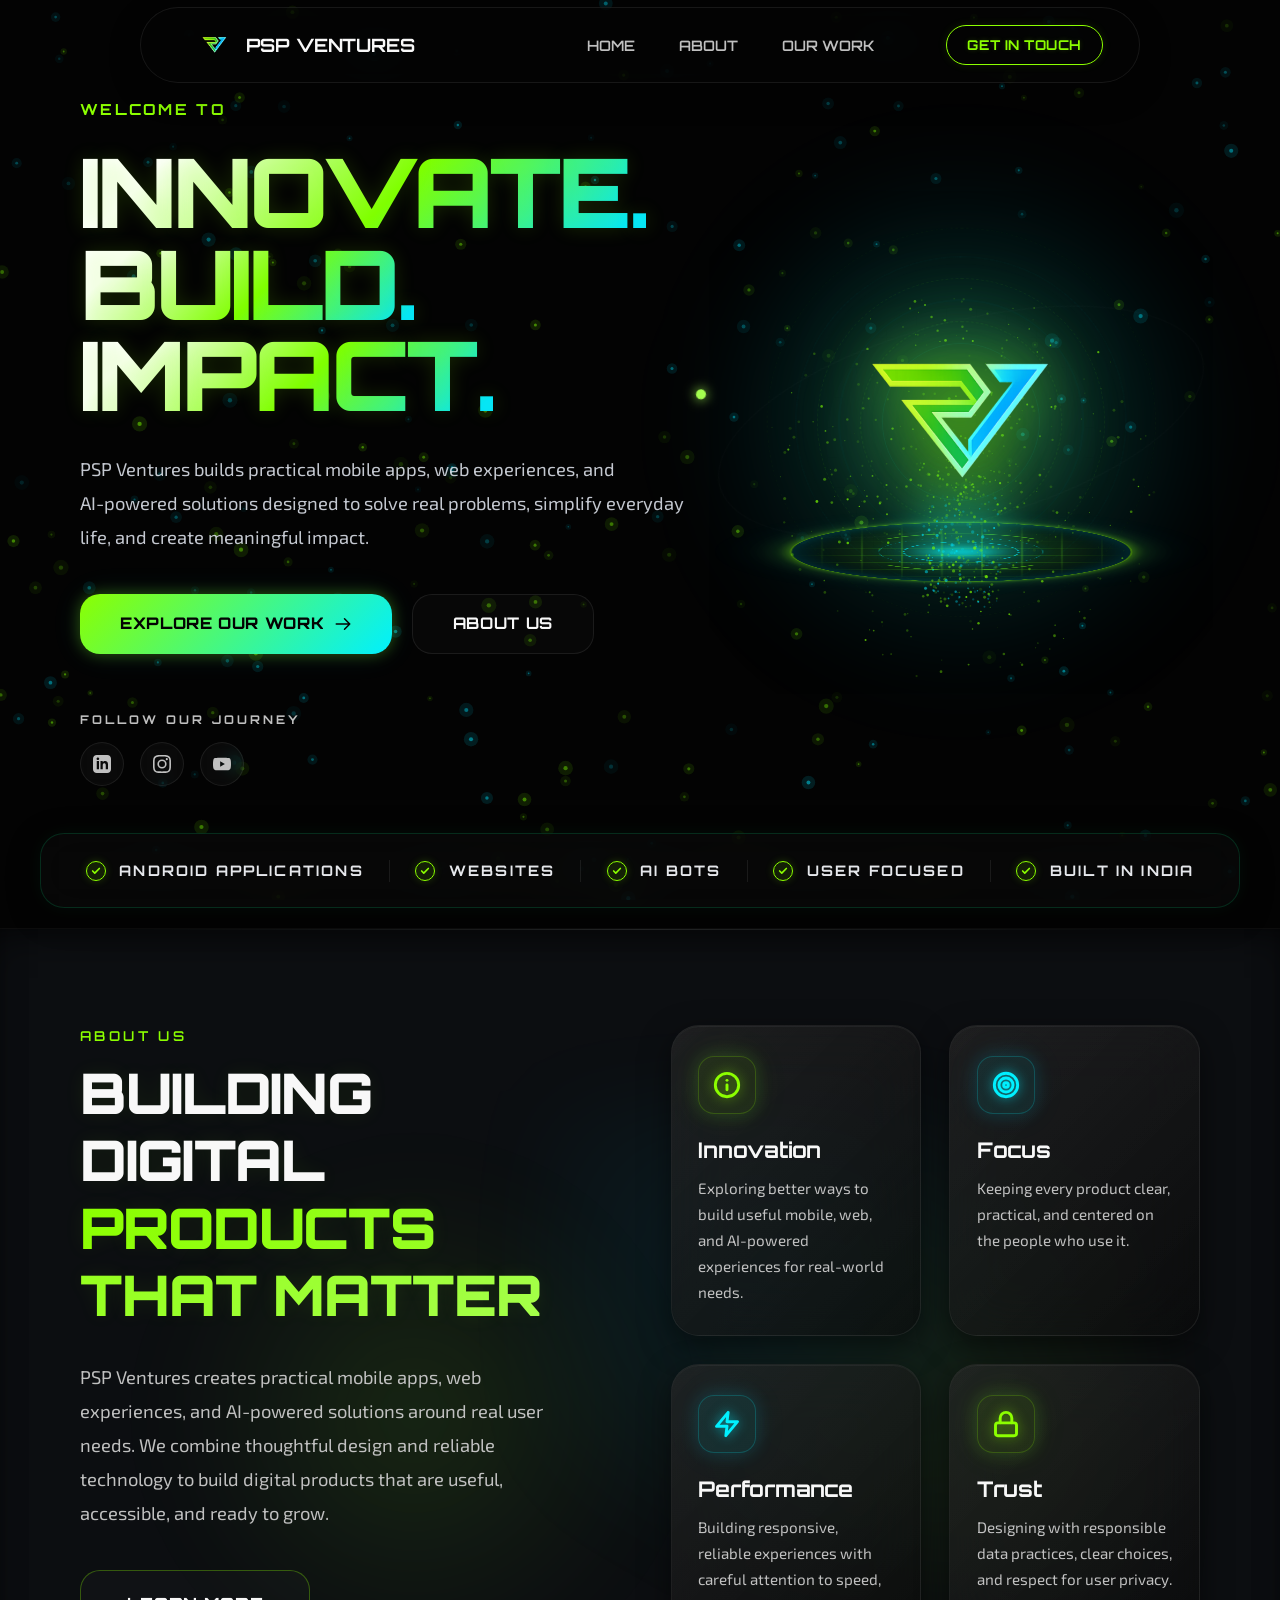
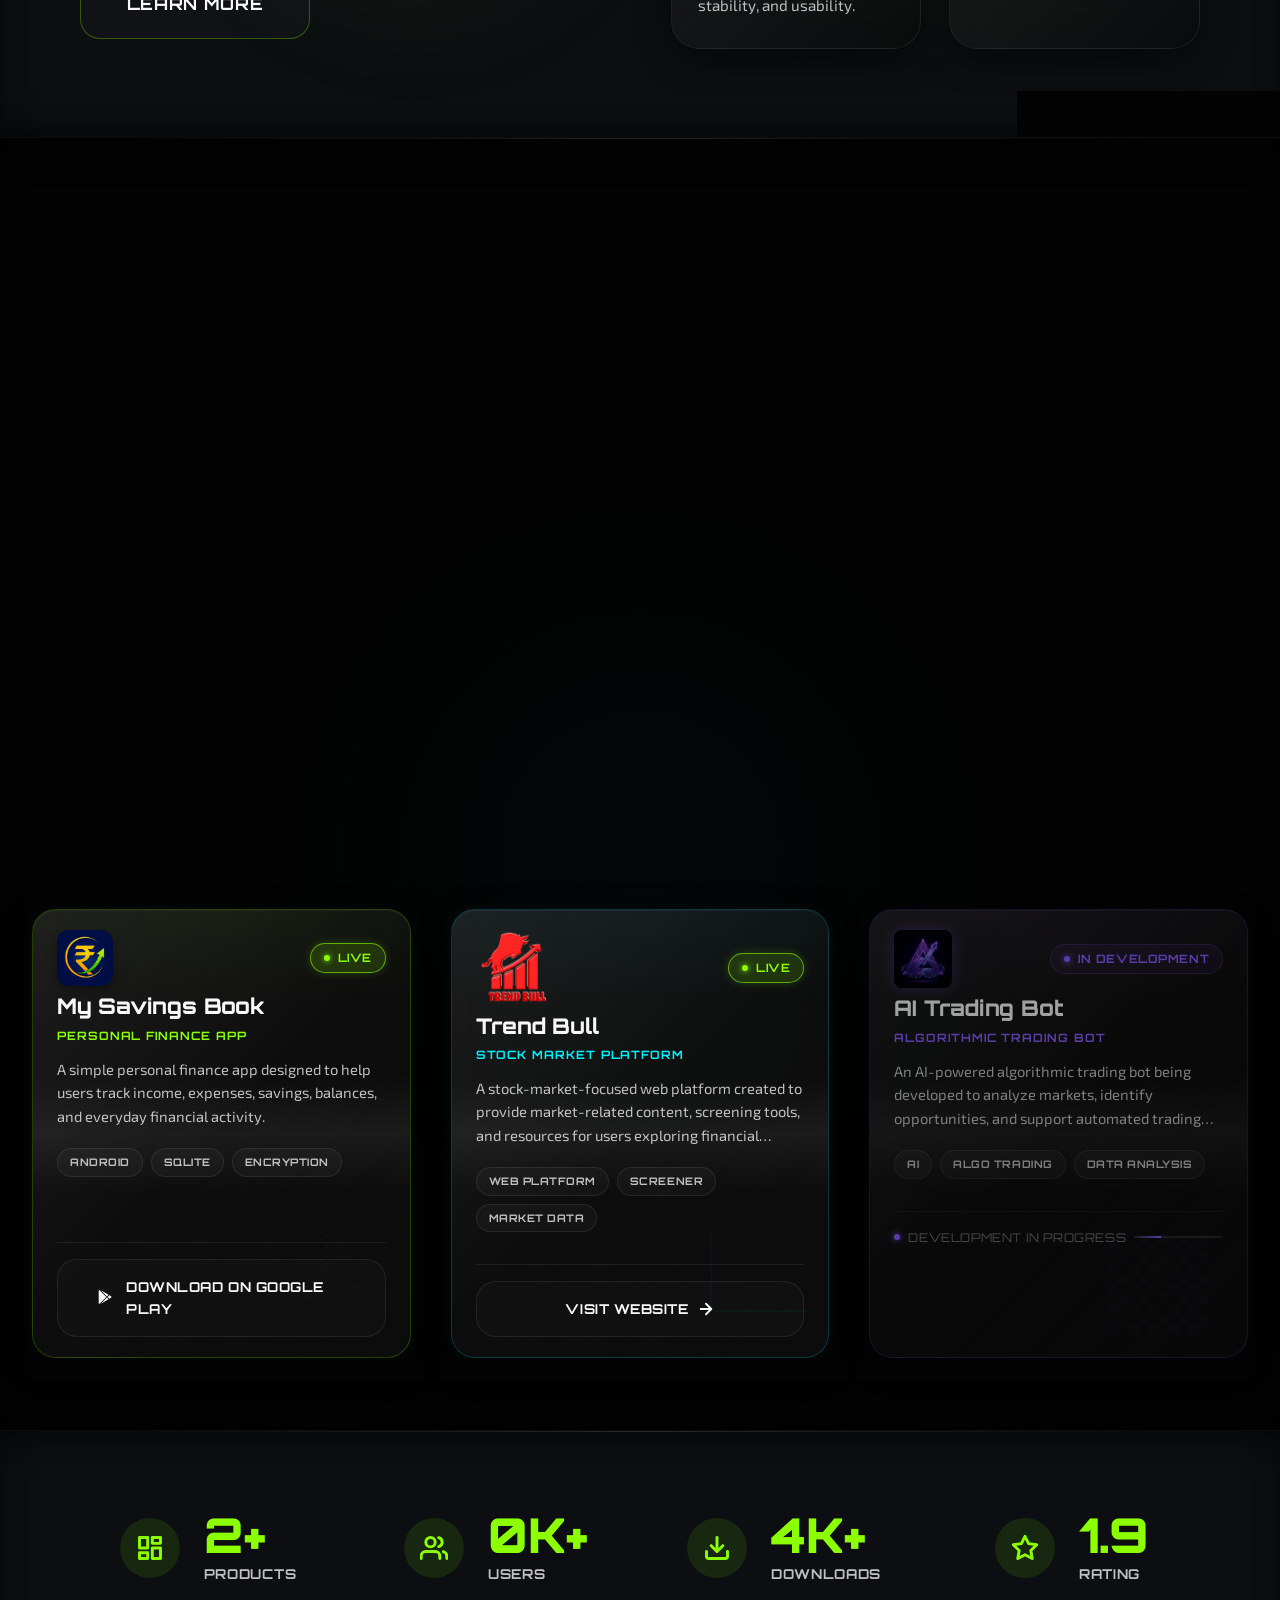
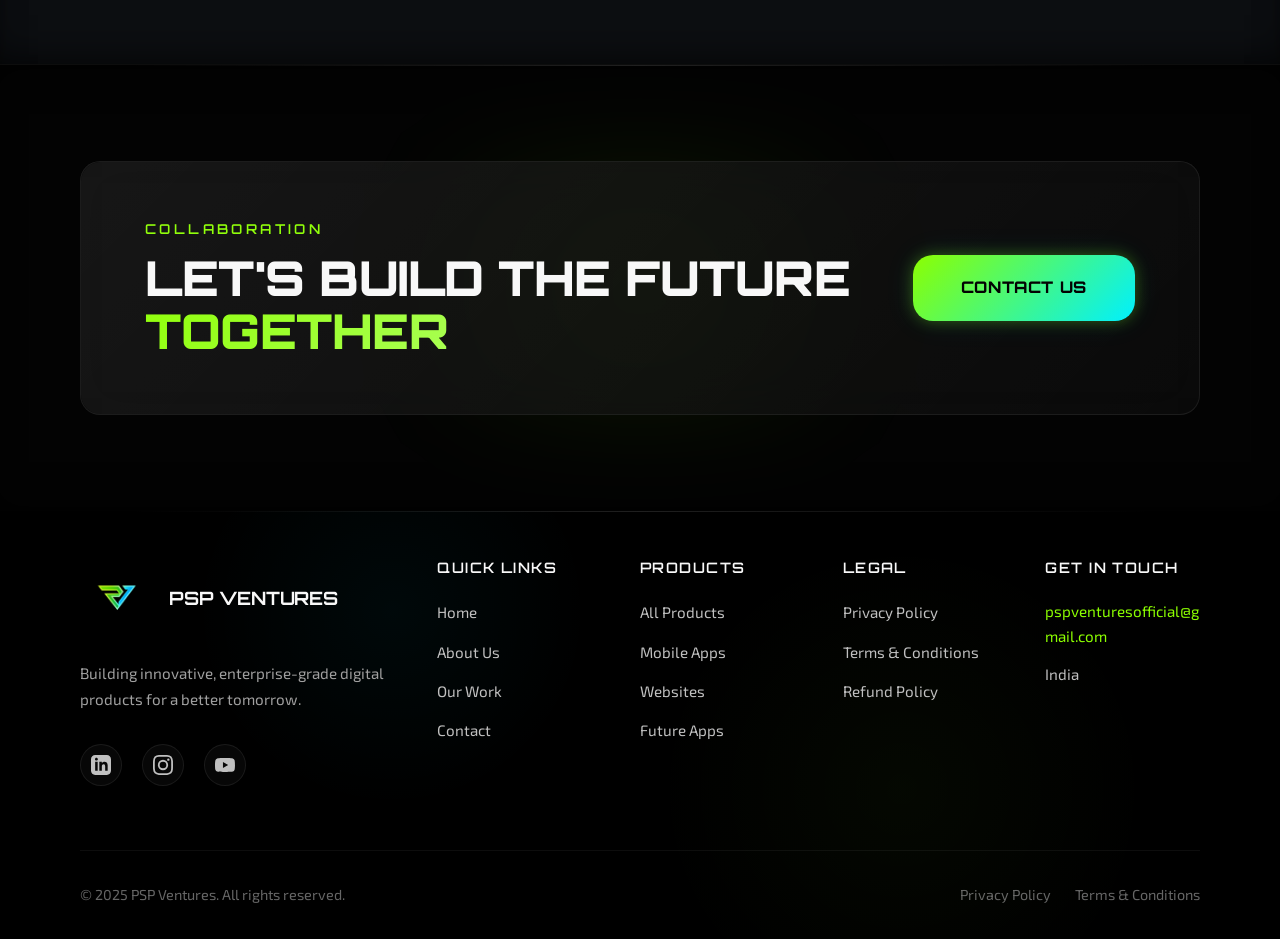
==== commit cf839c4e: "Add files via upload" ====
--- a/index.html
+++ b/index.html
@@ -60,14 +60,9 @@
 
       <!-- Navigation Links -->
       <nav>
-        <ul class="nav-links">
+                <ul class="nav-links">
           <li><a href="index.html" class="active">HOME</a></li>
-          <li>
-            <a href="about.html">
-              <span class="desktop-text">ABOUT</span>
-              <span class="mobile-text">ABOUT US</span>
-            </a>
-          </li>
+          <li><a href="about.html">ABOUT</a></li>
           <li><a href="products.html">OUR WORK</a></li>
           <li class="mobile-only-link"><a href="contact.html">GET IN TOUCH</a></li>
         </ul>
--- a/css/style.css
+++ b/css/style.css
@@ -3205,3 +3205,4 @@
 .mobile-text { display: none; }
 .desktop-text { display: inline; }
 .mobile-only-link { display: none; }
+.mobile-only-btn { display: none; }
--- a/css/responsive.css
+++ b/css/responsive.css
@@ -654,4 +654,193 @@
     text-align: center !important;
     justify-content: center !important;
   }
-}
+
+  /* ==========================================================================
+     ABOUT PAGE MOBILE REDESIGN
+     ========================================================================== */
+  /* --- 1. SERVICE CARDS --- */
+  .grid-2[style*="scale"] {
+    transform: none !important;
+    width: 90% !important;
+    margin: 0 auto !important;
+    gap: 24px !important;
+  }
+  .pillar-card {
+    display: flex !important;
+    flex-direction: column !important;
+    align-items: center !important;
+    justify-content: flex-start !important;
+    text-align: center !important;
+    min-height: 260px !important;
+    height: 100% !important;
+    width: 100% !important;
+    box-sizing: border-box !important;
+    transition: transform 0.2s ease, box-shadow 0.2s ease !important;
+  }
+  .pillar-card:active {
+    transform: scale(0.96) !important;
+    box-shadow: 0 0 20px rgba(140, 255, 0, 0.2) !important;
+  }
+
+  /* --- 2. QUOTE SECTION --- */
+  .quote-card-glass {
+    width: 90% !important;
+    max-width: 90% !important;
+    margin: 0 auto !important;
+    padding: 24px 32px !important; 
+    backdrop-filter: blur(15px) !important;
+    -webkit-backdrop-filter: blur(15px) !important;
+    border-left: 3px solid var(--primary-accent) !important;
+  }
+  .quote-card-glass p {
+    font-size: 0.95rem !important; 
+  }
+  /* Scale down quotation marks */
+  .quote-card-glass::before, .quote-card-glass::after {
+    font-size: 3rem !important; /* Original might be bigger */
+  }
+
+  /* --- 3. TIMELINE --- */
+  .timeline-container {
+    width: 100% !important;
+    padding: 0 !important;
+    display: flex !important;
+    flex-direction: column !important;
+    align-items: center !important;
+  }
+  .timeline-line {
+    left: 50% !important;
+    transform: translateX(-50%) !important;
+  }
+  .timeline-step {
+    width: 100% !important;
+    display: flex !important;
+    flex-direction: column !important;
+    align-items: center !important;
+    justify-content: flex-start !important;
+    margin: 0 0 40px 0 !important;
+    padding: 0 !important;
+    transform: none !important;
+  }
+  .step-left .timeline-card,
+  .step-right .timeline-card {
+    margin: 32px 0 0 0 !important;
+    width: 85% !important;
+    text-align: center !important;
+  }
+  .timeline-dot {
+    position: relative !important;
+    top: 0 !important;
+    left: 0 !important;
+    transform: none !important;
+    margin: 0 auto !important;
+  }
+  .timeline-card p {
+    font-size: 0.9rem !important;
+    line-height: 1.6 !important;
+    display: -webkit-box !important;
+    -webkit-line-clamp: 6 !important;
+    -webkit-box-orient: vertical !important;
+    overflow: hidden !important;
+    transition: all 0.3s ease !important;
+    margin-bottom: 0 !important;
+  }
+  .timeline-card p.expanded {
+    -webkit-line-clamp: unset !important;
+  }
+  .read-more-btn {
+    background: none !important;
+    border: none !important;
+    color: var(--primary-accent) !important;
+    font-weight: 600 !important;
+    font-size: 0.85rem !important;
+    padding: 12px 0 0 0 !important;
+    margin: 0 !important;
+    cursor: pointer !important;
+    text-transform: uppercase !important;
+    letter-spacing: 0.05em !important;
+    display: inline-block !important;
+  }
+  .read-more-btn:active {
+    opacity: 0.7 !important;
+  }
+
+  /* --- 4. FOUNDER SECTION ALIGNMENT --- */
+  .founder-hologram-container {
+    display: flex !important;
+    justify-content: center !important;
+    align-items: center !important;
+    margin: 0 auto !important;
+  }
+  .founder-img-wrapper {
+    margin: 0 auto !important;
+  }
+
+  /* Make About cards full width and vertically stacked */
+  .founder-expertise-card {
+    width: 100% !important;
+    height: 200px !important;
+  }
+
+  /* ==========================================================================
+     GLOBAL MOBILE SPACING OPTIMIZATION
+     ========================================================================== */
+  
+  /* Reduce global section padding by ~25-30% */
+  .section {
+    padding-top: 3.25rem !important;
+    padding-bottom: 3.25rem !important;
+  }
+  
+  /* Hero section whitespace reduction */
+  .hero {
+    padding-top: 160px !important;
+    padding-bottom: 50px !important;
+  }
+
+  /* Reduce inline margin/padding overrides that create excessive gaps */
+  section[style*="margin-top: 60px"] {
+    margin-top: 40px !important;
+  }
+  section[style*="margin-bottom: 2rem"] {
+    margin-bottom: 1.5rem !important;
+  }
+  section[style*="padding-top: 80px"] {
+    padding-top: 55px !important;
+  }
+  section[style*="padding-bottom: 60px"] {
+    padding-bottom: 40px !important;
+  }
+  
+  /* Bring headings closer to content */
+  .section-header {
+    margin-bottom: 1.5rem !important;
+  }
+  h2[style*="margin-bottom: 8px"],
+  h3, h4 {
+    margin-bottom: 0.5rem !important;
+  }
+  .section-subtitle {
+    margin-bottom: 0.5rem !important;
+  }
+
+  /* Timeline spacing reduction */
+  .timeline-step {
+    margin-bottom: 28px !important; 
+  }
+  
+  /* Reduce empty space around standalone buttons */
+  .btn-primary, .btn-outlined-neon {
+    margin-top: 0.25rem !important;
+    margin-bottom: 0.25rem !important;
+  }
+
+  /* Adjust inline large margins within founder/about content */
+  .founder-content > div[style*="margin-top: 2.5rem"] {
+    margin-top: 1.75rem !important;
+    margin-bottom: 1rem !important;
+  }
+  .premium-divider[style*="margin: 30px"] {
+    margin: 20px 0 15px 0 !important;
+  }
+}
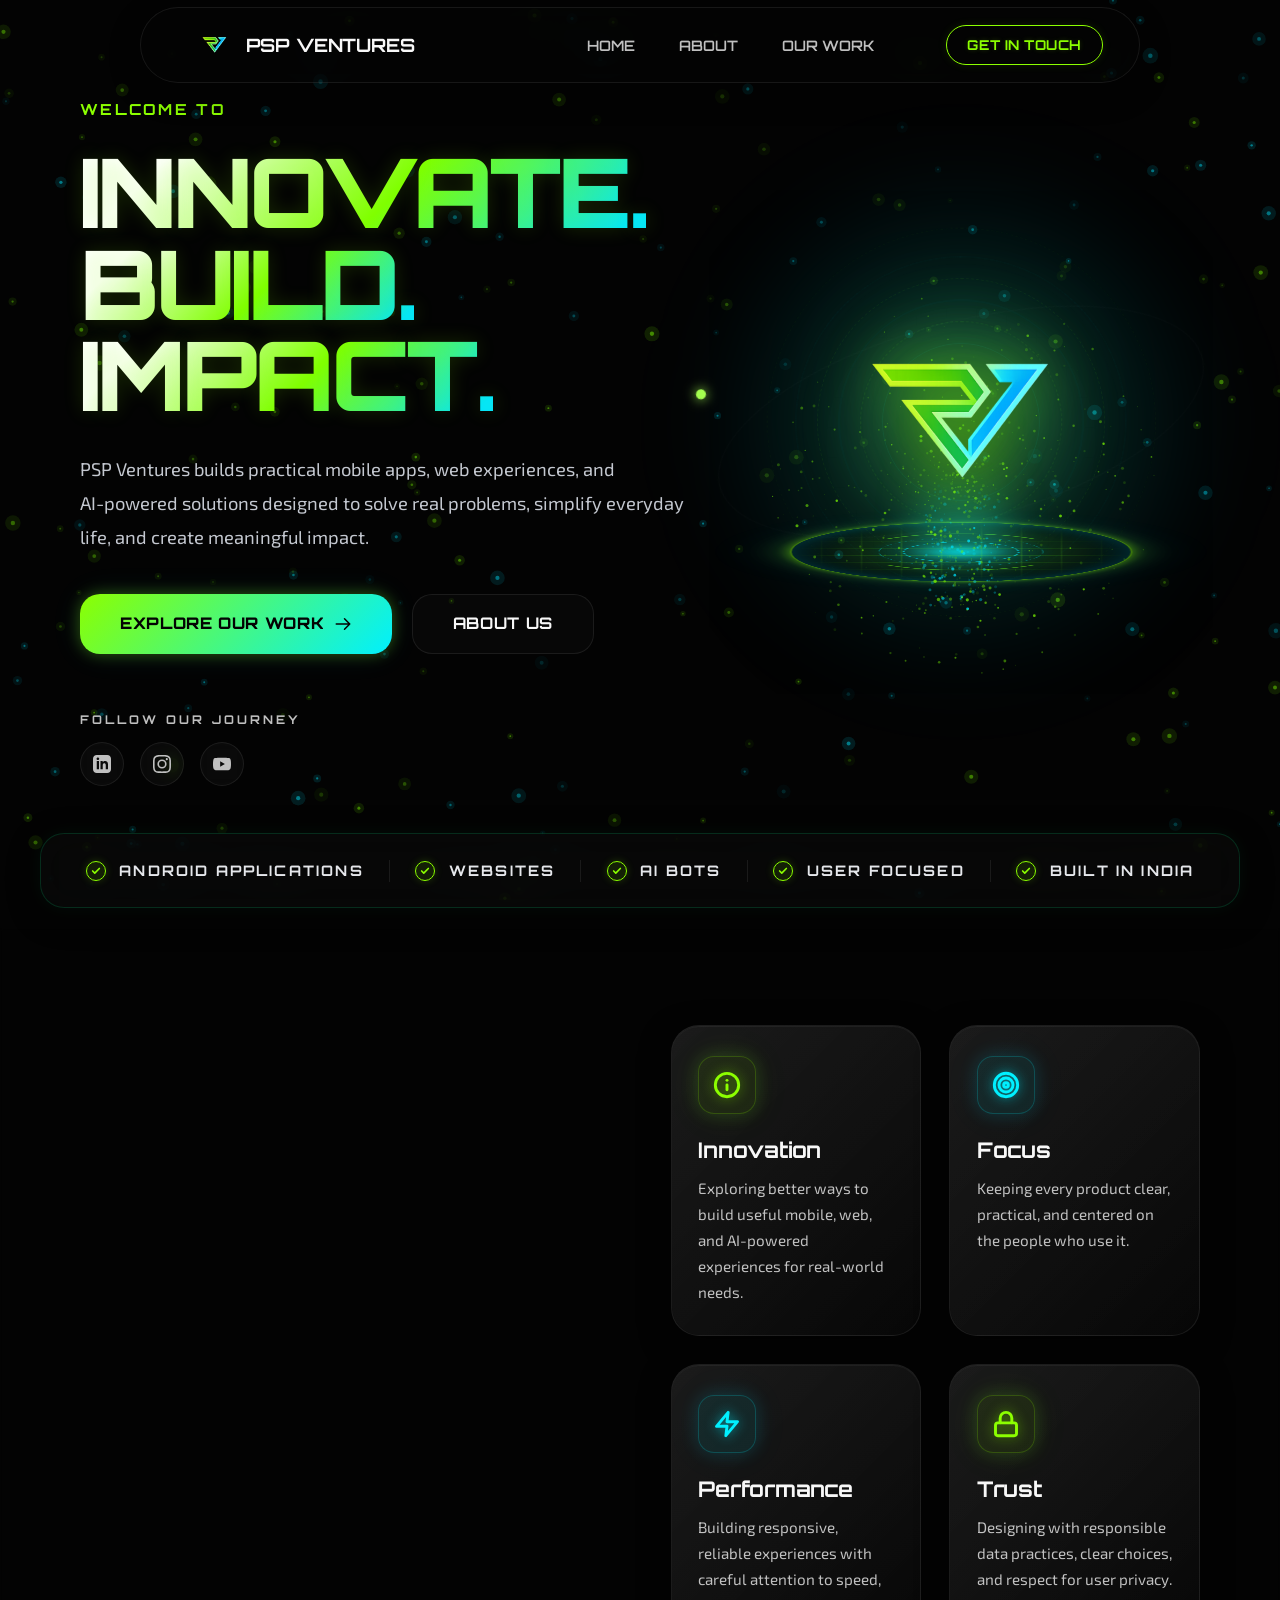
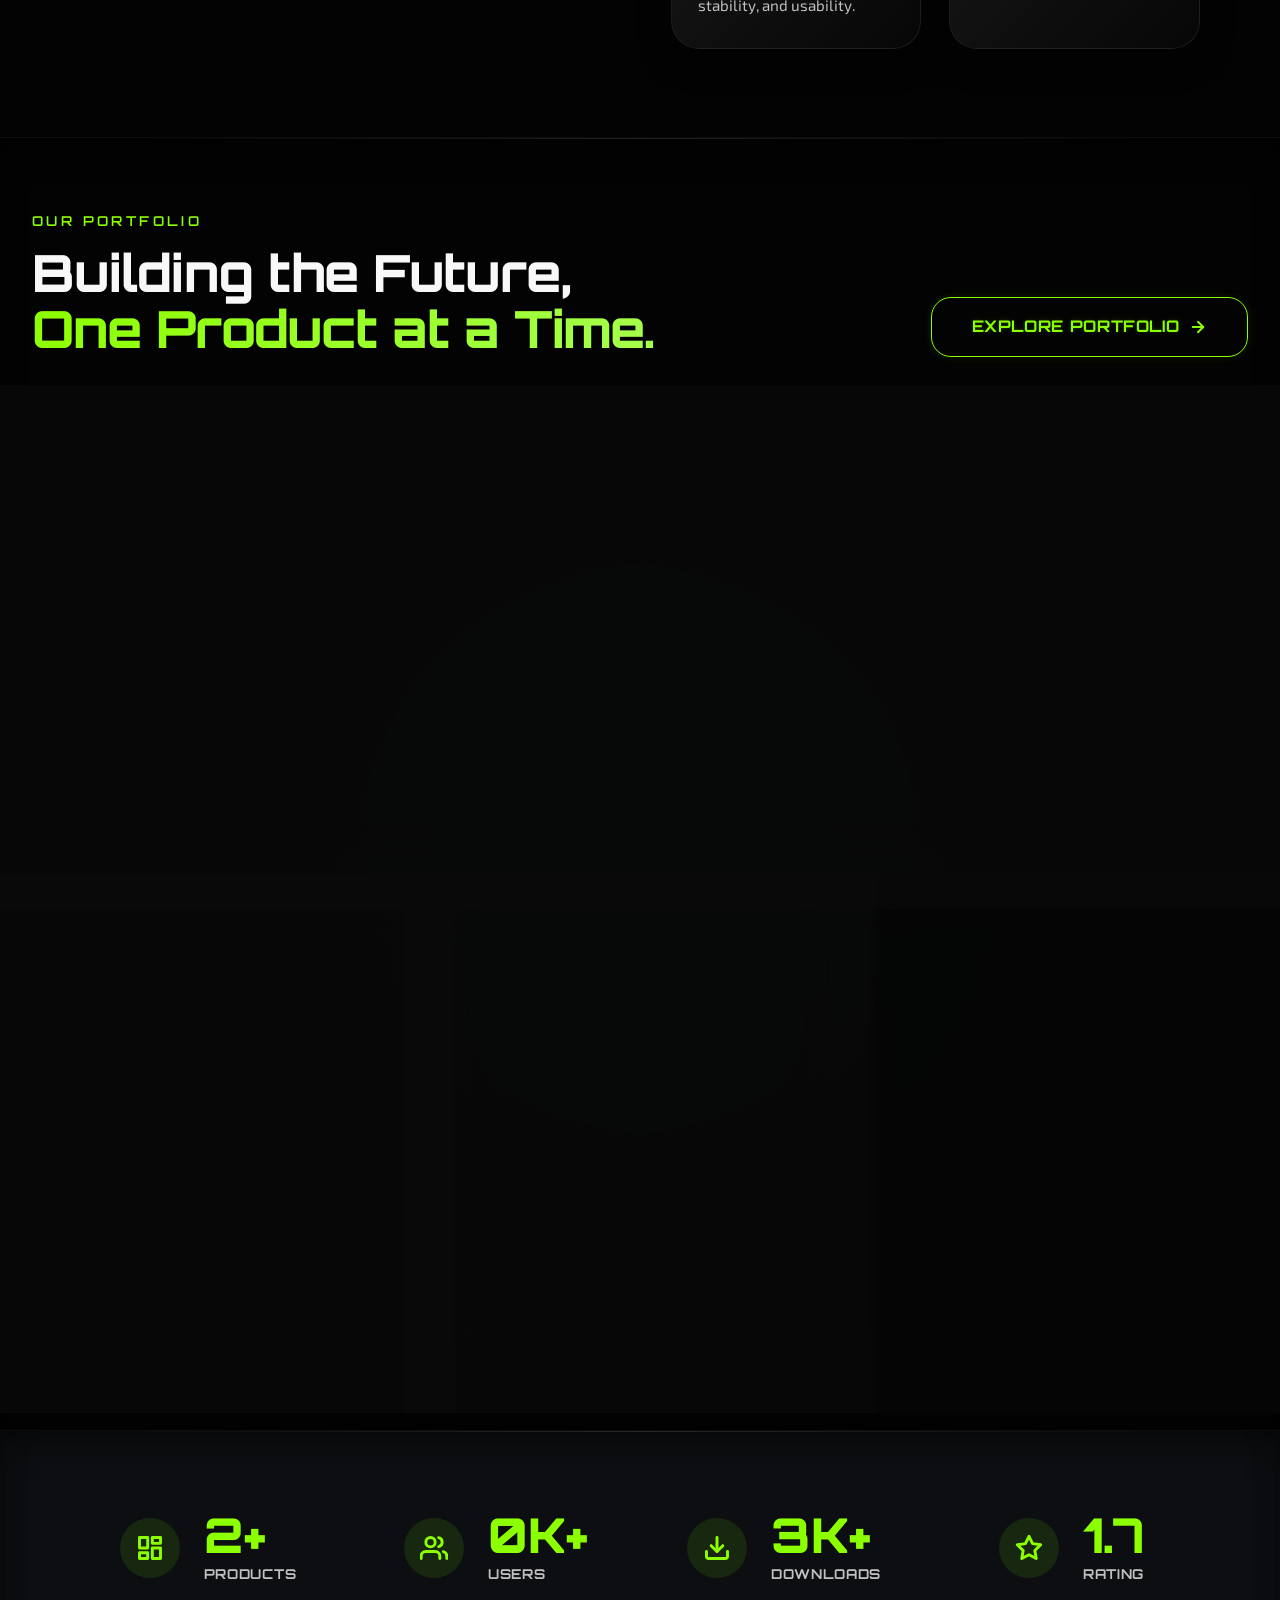
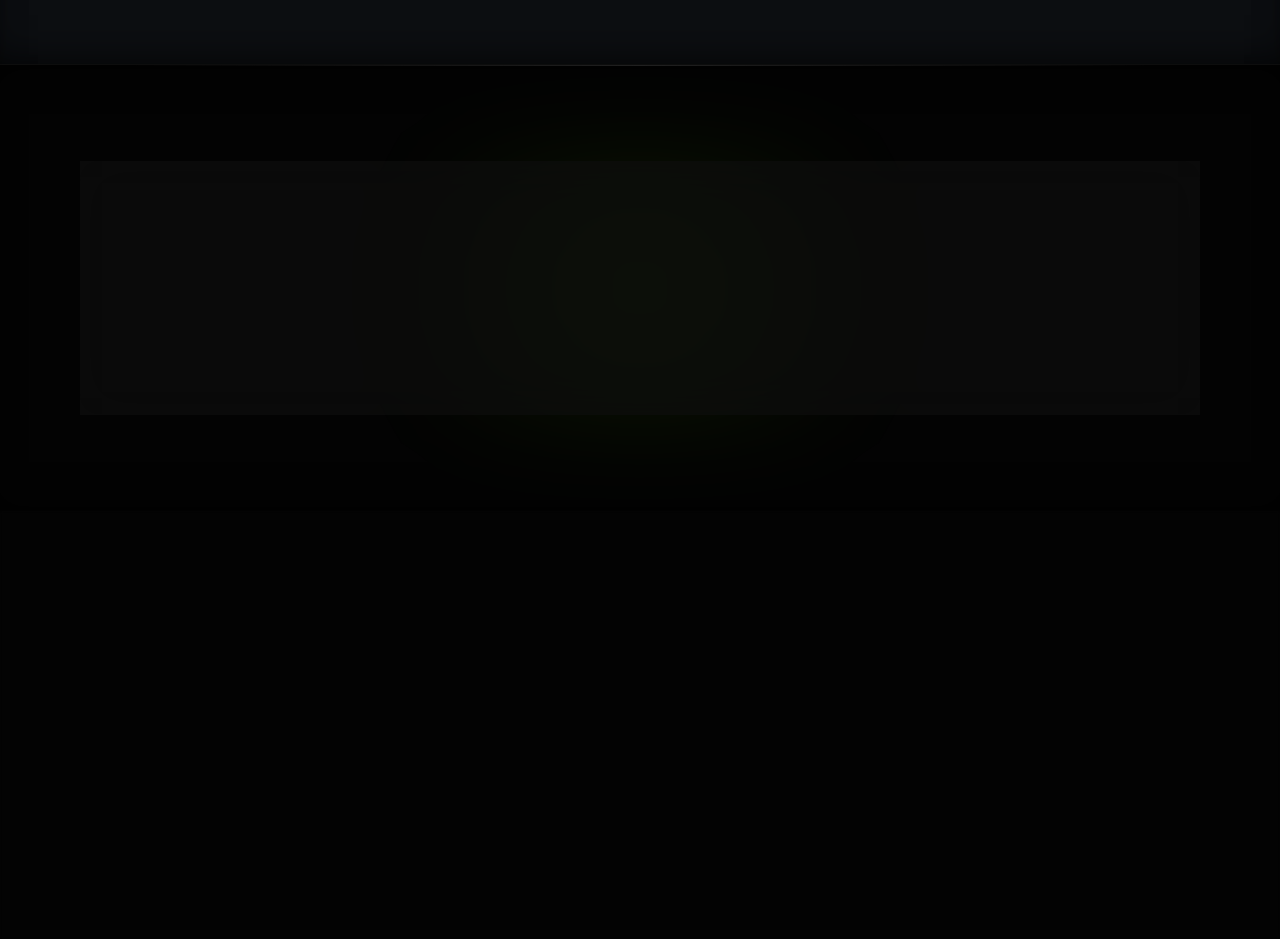
==== commit 990fd0d8: "Add multiple favicon links to index.html Updated favicon links to include multiple sizes and formats" ====
--- a/index.html
+++ b/index.html
@@ -29,7 +29,11 @@
   <link rel="stylesheet" href="css/responsive.css">
 
   <!-- Favicon -->
-  <link rel="icon" type="image/png" href="assets/images/logo-icon.png">
+  <link rel="icon" href="favicon.ico" sizes="any">
+  <link rel="icon" type="image/png" sizes="48x48" href="favicon-48x48.png">
+  <link rel="icon" type="image/png" sizes="32x32" href="favicon-32x32.png">
+  <link rel="icon" type="image/png" sizes="16x16" href="favicon-16x16.png">
+  <link rel="apple-touch-icon" sizes="180x180" href="apple-touch-icon.png">
 
   <!-- Structured Data -->
   <script type="application/ld+json">
--- a/css/responsive.css
+++ b/css/responsive.css
@@ -786,18 +786,17 @@
      GLOBAL MOBILE SPACING OPTIMIZATION
      ========================================================================== */
   
+  /* Apply global offset to body so all content inherently clears the fixed navbar */
+  body {
+    padding-top: var(--header-height) !important;
+  }
+  
   /* Reduce global section padding by ~25-30% */
   .section {
     padding-top: 3.25rem !important;
     padding-bottom: 3.25rem !important;
   }
   
-  /* Hero section whitespace reduction */
-  .hero {
-    padding-top: 160px !important;
-    padding-bottom: 50px !important;
-  }
-
   /* Reduce inline margin/padding overrides that create excessive gaps */
   section[style*="margin-top: 60px"] {
     margin-top: 40px !important;
@@ -843,4 +842,14 @@
   .premium-divider[style*="margin: 30px"] {
     margin: 20px 0 15px 0 !important;
   }
-}
+  
+  /* Reduce space between Hero buttons and Follow Our Journey section */
+  .hero-social-section {
+    margin-top: 2.25rem !important;
+  }
+  
+  /* Tighten bottom padding of Hero section for a more connected transition */
+  body > section:first-of-type {
+    padding-bottom: 1.5rem !important;
+  }
+}
